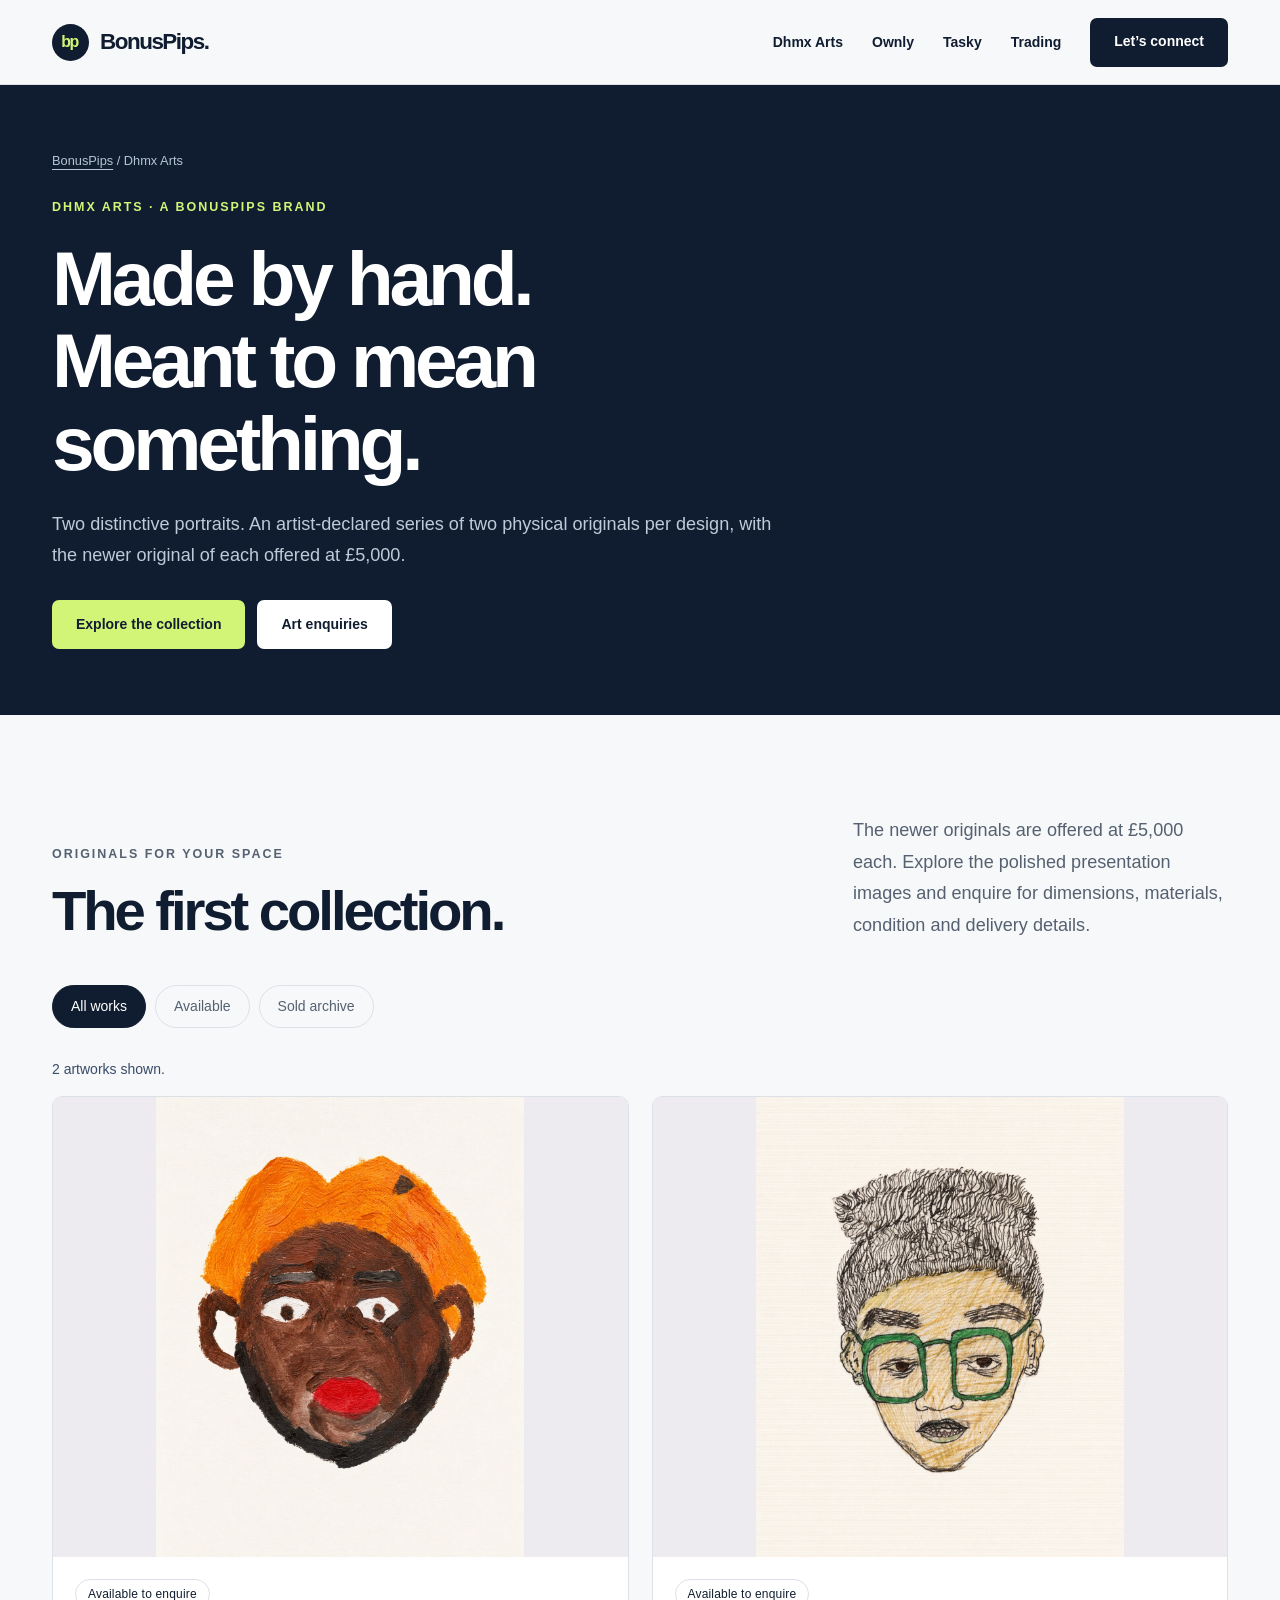
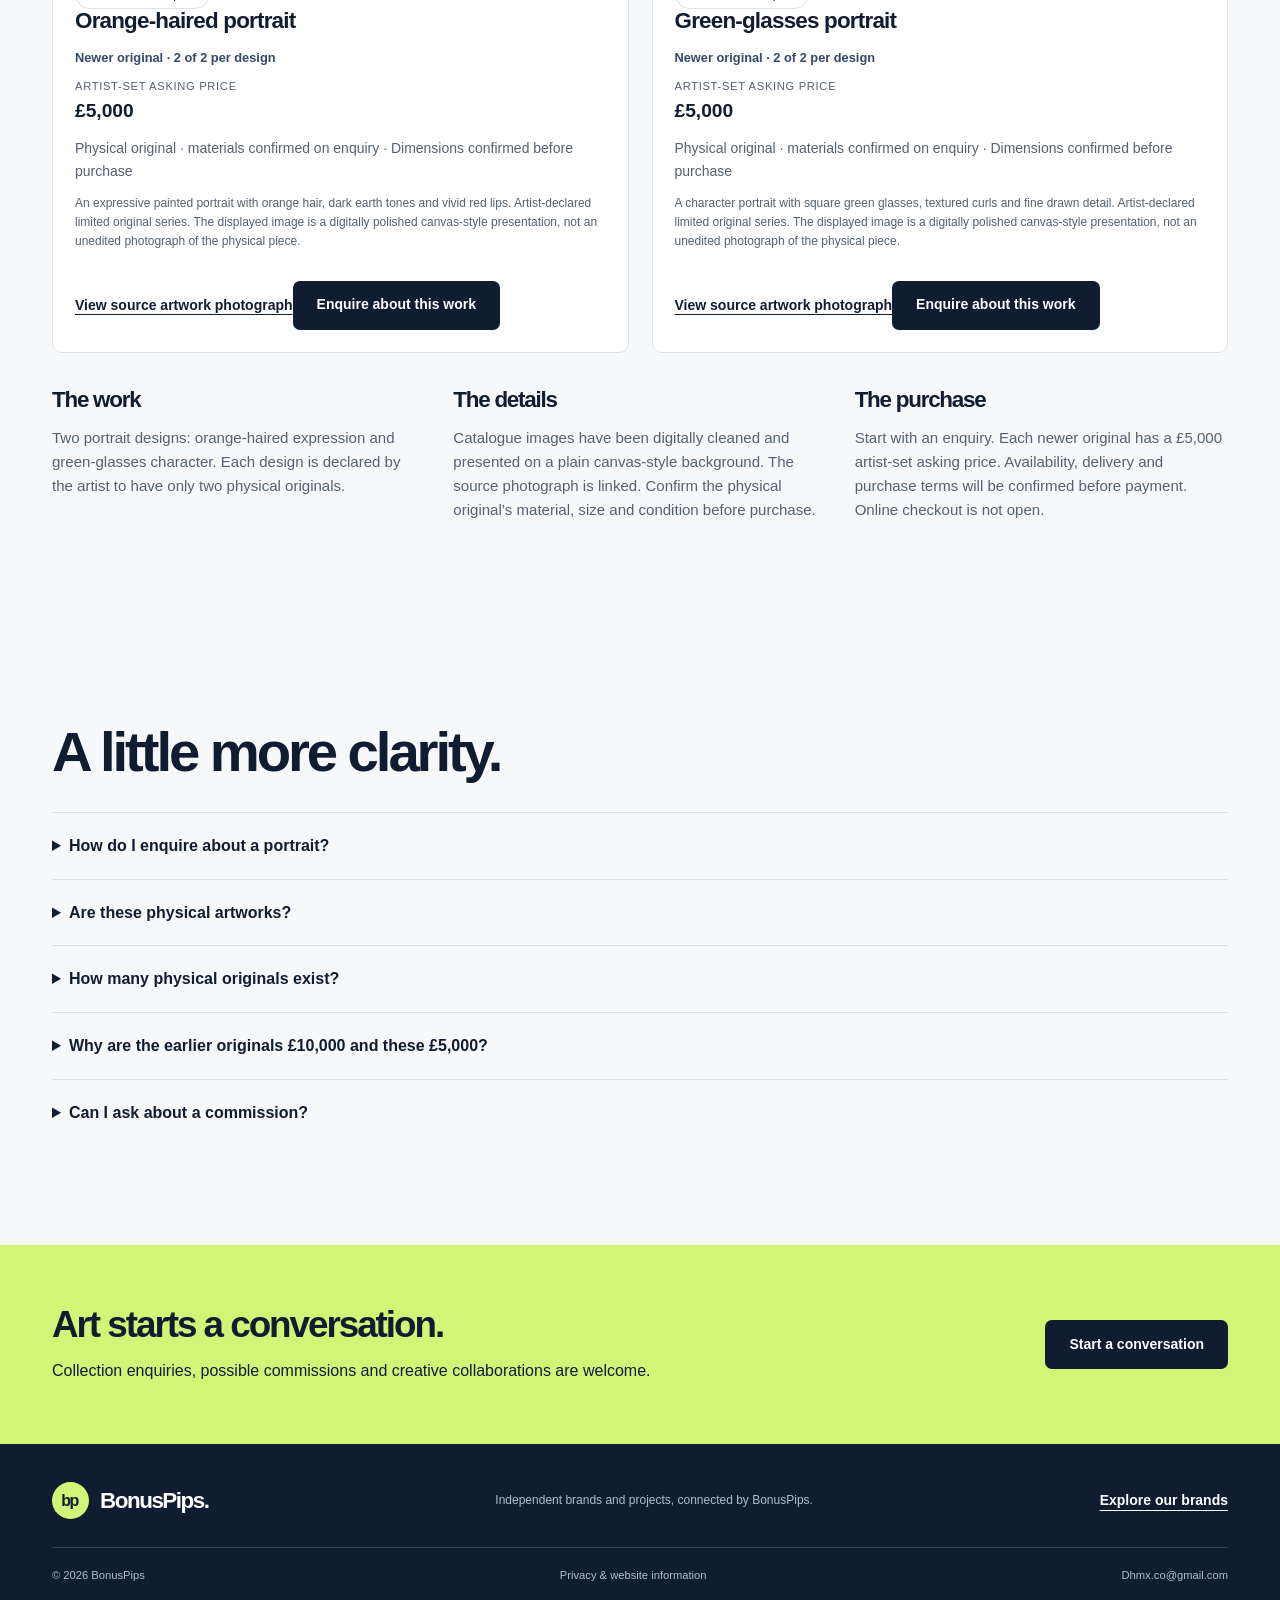
==== arts/index.html @ 5bd76e48 "Launch portrait enquiries, restore complete trading archive, and extend product tools" ====
<!doctype html><html lang="en-GB"><head><meta charset="utf-8"><meta name="viewport" content="width=device-width,initial-scale=1"><meta name="theme-color" content="#101d30"><title>Dhmx Arts — Original Artworks | BonusPips</title><meta name="description" content="Discover Dhmx Arts, the BonusPips home for original physical paintings, stories and creative expression. Two portrait designs, offered as physical originals."><link rel="canonical" href="https://bonuspips.co.uk/arts/"><meta property="og:type" content="website"><meta property="og:title" content="Dhmx Arts — Original Artworks | BonusPips"><meta property="og:description" content="Discover Dhmx Arts, the BonusPips home for original physical paintings, stories and creative expression. Two portrait designs, offered as physical originals."><meta property="og:url" content="https://bonuspips.co.uk/arts/"><meta property="og:image" content="https://bonuspips.co.uk/assets/social-card.png"><link rel="icon" href="/assets/favicon.svg" type="image/svg+xml"><link rel="stylesheet" href="/assets/brand.css"><script src="/assets/common.js" defer></script><script src="/assets/catalogue.js" defer></script></head><body><a class="skip" href="#main">Skip to content</a><header><div class="wrap header-row"><a class="brand" href="/" aria-label="BonusPips home"><span class="brand-mark" aria-hidden="true">bp</span>BonusPips.</a><button class="menu" type="button" aria-expanded="false" aria-controls="navigation">Menu</button><nav id="navigation" aria-label="Main navigation"><a href="/arts/" aria-current="page">Dhmx Arts</a><a href="/ownly/">Ownly</a><a href="/tasky/">Tasky</a><a href="/trading/">Trading</a><a class="button dark" href="/#contact">Let’s connect</a></nav></div></header><main id="main"><section class="page-hero"><div class="wrap"><p class="breadcrumbs"><a href="/">BonusPips</a> / Dhmx Arts</p><p class="eyebrow">Dhmx Arts · A BonusPips brand</p><h1>Made by hand.<br>Meant to mean something.</h1><p class="lead">Two distinctive portraits. An artist-declared series of two physical originals per design, with the newer original of each offered at £5,000.</p><div class="actions"><a class="button lime" href="#collection">Explore the collection</a><a class="button light" href="mailto:Dhmx.co@gmail.com?subject=Dhmx%20Arts%20collection%20enquiry">Art enquiries</a></div></div></section><section class="section" id="collection"><div class="wrap"><div class="section-top"><div><p class="eyebrow">Originals for your space</p><h2>The first collection.</h2></div><p class="lead">The newer originals are offered at £5,000 each. Explore the polished presentation images and enquire for dimensions, materials, condition and delivery details.</p></div><div class="filters" role="group" aria-label="Filter artworks"><button class="filter" data-art-filter="all" aria-pressed="true">All works</button><button class="filter" data-art-filter="available" aria-pressed="false">Available</button><button class="filter" data-art-filter="sold" aria-pressed="false">Sold archive</button></div><p id="art-status" class="status" role="status"></p><div id="art-catalogue" class="catalogue"></div><div id="art-empty" class="gallery-empty"><div><span class="pill">Collection in preparation</span><h2 style="margin-top:22px">The gallery is taking shape.</h2><p>There are no artworks listed for sale yet. The first collection will appear here with the details you need to make an enquiry.</p><div class="actions"><a class="button dark" href="mailto:Dhmx.co@gmail.com?subject=Dhmx%20Arts%20%E2%80%94%20first%20collection">Ask about the first release</a></div></div><div class="gallery-line" aria-hidden="true"><div class="empty-frame"></div><div class="empty-frame"></div></div></div><noscript><p class="no-script">Please enable JavaScript to view the catalogue. You can enquire about the collection by email.</p></noscript><div class="info-grid"><div><h3>The work</h3><p>Two portrait designs: orange-haired expression and green-glasses character. Each design is declared by the artist to have only two physical originals.</p></div><div><h3>The details</h3><p>Catalogue images have been digitally cleaned and presented on a plain canvas-style background. The source photograph is linked. Confirm the physical original’s material, size and condition before purchase.</p></div><div><h3>The purchase</h3><p>Start with an enquiry. Each newer original has a £5,000 artist-set asking price. Availability, delivery and purchase terms will be confirmed before payment. Online checkout is not open.</p></div></div></div></section><section class="section faq-section"><div class="wrap"><h2>A little more clarity.</h2><details class="faq"><summary>How do I enquire about a portrait?</summary><p>Use the enquiry button on the portrait you want. The newer original of each design is listed at a £5,000 asking price. The artist will confirm availability, dimensions, material, condition and delivery before any purchase agreement or payment.</p></details><details class="faq"><summary>Are these physical artworks?</summary><p>The listings are for physical originals, not digital image downloads. The catalogue shows digitally polished canvas-style presentation images derived from the supplied artwork photograph. This does not mean the photographed original is already on stretched canvas; material and dimensions must be confirmed before purchase.</p></details><details class="faq"><summary>How many physical originals exist?</summary><p>The artist states that there are two physical originals of each portrait design: four originals across the two designs in total. The newer original of each design is the piece listed here, described as 2 of 2. This is the artist’s declared limitation, not an independent authentication or a claim that digital copies of the images cannot exist.</p></details><details class="faq"><summary>Why are the earlier originals £10,000 and these £5,000?</summary><p>The artist has set an asking price of £10,000 for the first original of each design, and £5,000 for the newer original of each design offered here. These are artist-set asking prices, not independent valuations, recorded sale prices or guarantees of resale value. The earlier originals are not included in either £5,000 listing.</p></details><details class="faq"><summary>Can I ask about a commission?</summary><p>You can send a commission enquiry. We will discuss the subject, size, timescale and availability before agreeing a brief; no booking is confirmed through this website.</p></details></div></section><section class="page-cta"><div class="wrap"><div><h2>Art starts a conversation.</h2><p>Collection enquiries, possible commissions and creative collaborations are welcome.</p></div><a class="button dark" href="mailto:Dhmx.co@gmail.com?subject=Dhmx%20Arts%20enquiry">Start a conversation</a></div></section></main><footer><div class="wrap"><div class="footer-row"><a class="brand" href="/"><span class="brand-mark" aria-hidden="true">bp</span>BonusPips.</a><p>Independent brands and projects, connected by BonusPips.</p><a class="text-link" href="/#brands">Explore our brands</a></div><div class="footer-bottom"><span>© <span id="year">2026</span> BonusPips</span><a href="/privacy/">Privacy &amp; website information</a><a href="mailto:Dhmx.co@gmail.com">Dhmx.co@gmail.com</a></div></div></footer></body></html>
---- assets/brand.css ----
:root{--ink:#101d30;--paper:#f7f8fa;--muted:#556171;--line:#dce1e7;--lime:#d2f578;--blue:#365df1;--radius:18px;--max:1240px}
    *{box-sizing:border-box}html{scroll-behavior:smooth;scroll-padding-top:100px}body{margin:0;background:var(--paper);color:var(--ink);font-family:Inter,Arial,Helvetica,sans-serif;font-size:16px;line-height:1.6;-webkit-font-smoothing:antialiased}body.locked{overflow:hidden}button,input,select,textarea{font:inherit}a{color:inherit;text-decoration:none}button,a{-webkit-tap-highlight-color:transparent}button{cursor:pointer}button:disabled{cursor:default}svg{display:block}img{max-width:100%;display:block}h1,h2,h3,p{margin:0}h1,h2,h3{line-height:1.07;letter-spacing:-.055em}h1{font-size:clamp(3.4rem,6.5vw,6rem);font-weight:600}h2{font-size:clamp(2.4rem,4.4vw,4.1rem);font-weight:550}h3{font-size:2rem;font-weight:550}.wrap{max-width:var(--max);margin:auto;padding:0 32px}.section{padding:100px 0}.eyebrow{text-transform:uppercase;letter-spacing:.16em;font-size:.78rem;font-weight:650;line-height:1.5}.muted{color:var(--muted)}.lead{font-size:1.13rem;line-height:1.75}.small{font-size:.875rem;line-height:1.65}.pill{display:inline-block;font-size:.75rem;border:1px solid var(--line);border-radius:99px;padding:5px 12px;letter-spacing:.015em;line-height:1.5}.button{display:inline-flex;align-items:center;justify-content:center;min-height:49px;padding:12px 23px;border:1px solid transparent;border-radius:7px;font-weight:600;font-size:.875rem;letter-spacing:0;line-height:1.4;transition:background .2s,transform .2s}.button:hover{transform:translateY(-2px)}.button.dark{background:var(--ink);color:white}.button.dark:hover{background:#263c59}.button.light{background:white;color:var(--ink)}.button.lime{background:var(--lime);color:var(--ink)}.button.outline{border-color:var(--line);background:transparent}.button.outline:hover{background:#e9edf3}.actions{display:flex;flex-wrap:wrap;gap:12px;margin-top:28px}.text-link{font-weight:600;font-size:.875rem;text-decoration:underline;text-underline-offset:5px;text-decoration-thickness:1px}.text-link:hover{color:var(--blue)}.skip{position:fixed;top:-100px;left:20px;padding:12px;background:white;z-index:100}.skip:focus{top:12px}:focus-visible{outline:3px solid #5274ff;outline-offset:5px}header{position:sticky;top:0;z-index:30;background:rgba(247,248,250,.97);border-bottom:1px solid var(--line)}.header-row{height:84px;display:flex;align-items:center;justify-content:space-between;gap:24px}.brand{display:flex;align-items:center;gap:11px;font-size:1.4rem;font-weight:750;letter-spacing:-.065em;white-space:nowrap}.brand-mark{display:grid;place-items:center;width:37px;height:37px;border-radius:50%;background:var(--ink);color:var(--lime);font-size:1rem;letter-spacing:-.1em;padding-right:2px}.brand .brand-dot{color:#6c8e30}nav{display:flex;gap:29px;align-items:center}nav>a:not(.button){font-size:.875rem;font-weight:550}nav>a:hover{color:var(--blue)}.menu{display:none;background:none;border:1px solid var(--line);border-radius:5px;padding:7px 13px}.hero{background:var(--ink);color:white;overflow:hidden;position:relative}.hero-grid{display:grid;grid-template-columns:1.05fr 1fr;gap:70px;align-items:center;min-height:650px;padding-top:70px;padding-bottom:66px}.hero .eyebrow{color:var(--lime);margin-bottom:27px}.hero h1 em{font-family:Georgia,serif;font-weight:400;color:var(--lime)}.hero-copy>.lead{color:#bac6d4;max-width:470px;margin-top:27px}.hero-bottom{display:flex;gap:28px;margin-top:43px;padding-top:20px;border-top:1px solid #354254;color:#aebccd;font-size:.75rem;letter-spacing:.08em;text-transform:uppercase}.constellation{position:relative;isolation:isolate;aspect-ratio:1;max-width:490px;width:100%;justify-self:center}.orbit{position:absolute;border:1px solid #526174;border-radius:50%;inset:6%;transform:rotate(-25deg)}.orbit.second{inset:18%;border-style:dashed;border-color:#35475f}.orbit.third{inset:31%;border-color:#586a80}.core{position:absolute;inset:37%;display:grid;place-items:center;background:var(--lime);border-radius:50%;color:var(--ink);font-size:2rem;font-weight:750;letter-spacing:-.09em;box-shadow:0 0 100px #d2f57810}.planet{position:absolute;width:153px;padding:18px 18px 16px;border:1px solid #536176;background:#1b2b42;border-radius:12px;box-shadow:0 12px 40px #0002;transition:transform .2s}.planet:hover{transform:translateY(-5px);border-color:var(--lime)}.planet .symbol{font-size:1.5rem;font-weight:600;letter-spacing:-.05em;line-height:1.2;margin-bottom:12px}.planet strong{display:block;font-size:.875rem;font-weight:550}.planet span:last-child{display:block;font-size:.69rem;color:#aebccd;margin-top:2px}.planet.art{left:1%;top:7%;transform:rotate(-7deg);background:#e6dcf0;color:var(--ink);border-color:#e6dcf0}.planet.art span:last-child{color:#535267}.planet.own{right:0;top:15%;transform:rotate(6deg);background:#bce4df;color:var(--ink);border-color:#bce4df}.planet.own span:last-child{color:#3e5b60}.planet.task{left:0;bottom:12%;transform:rotate(-4deg);background:#dbf0a8;color:var(--ink);border-color:#dbf0a8}.planet.task span:last-child{color:#4d6137}.planet.trade{right:0;bottom:4%;transform:rotate(6deg)}.planet.trade .symbol{color:var(--lime)}.hero-note{position:absolute;right:21%;top:1%;font-size:.65rem;color:#94a7bb;letter-spacing:.15em;text-transform:uppercase;transform:rotate(12deg)}.brand-strip{background:#eef1f5;border-bottom:1px solid var(--line)}.strip-row{display:flex;align-items:center;justify-content:space-between;gap:20px;padding:22px 0;font-weight:600;font-size:1rem;letter-spacing:-.025em}.strip-row .eyebrow{font-size:.65rem;color:var(--muted);letter-spacing:.12em}.section-top{display:flex;justify-content:space-between;align-items:flex-end;gap:48px;margin-bottom:44px}.section-top .eyebrow{margin-bottom:17px;color:var(--muted)}.section-top .lead{max-width:375px;color:var(--muted)}.filters{display:flex;flex-wrap:wrap;gap:9px;margin-bottom:30px}.filter{background:transparent;border:1px solid var(--line);border-radius:30px;padding:9px 18px;font-size:.875rem;color:var(--muted)}.filter[aria-pressed="true"]{background:var(--ink);color:white;border-color:var(--ink)}.brand-grid{display:grid;grid-template-columns:repeat(2,1fr);gap:24px}.venture{background:white;border:1px solid var(--line);border-radius:var(--radius);overflow:hidden;display:flex;flex-direction:column}.venture[hidden]{display:none}.venture-art{height:230px;display:flex;align-items:center;justify-content:center;position:relative;overflow:hidden}.art-graphic{background:#e7e2ed}.frame{width:145px;height:182px;background:#e9c2af;border:8px solid #f7f6f2;outline:1px solid #bcafaa;box-shadow:15px 18px 0 #192a4010;position:relative;overflow:hidden;transform:rotate(-7deg)}.frame:before{content:"";position:absolute;width:135px;height:135px;background:#b14a3e;border-radius:50%;left:40px;top:37px}.frame:after{content:"";position:absolute;width:70px;height:180px;background:#273c50;left:4px;top:30px;transform:rotate(30deg)}.frame.second{width:108px;height:145px;transform:rotate(11deg);margin-left:26px;background:#d1dbac}.frame.second:before{background:#63764e;left:0;top:50px;width:160px}.frame.second:after{width:100px;height:70px;background:#e7ad58;left:10px;top:-5px;transform:rotate(-10deg)}.graphic-caption{position:absolute;bottom:12px;right:18px;font-size:.65rem;letter-spacing:.08em;text-transform:uppercase;color:#535267}.own-graphic{background:#dcefeb}.mini-window{width:73%;max-width:340px;background:white;border:1px solid #b5cfc8;border-radius:10px;padding:18px;box-shadow:12px 17px 0 #517c6b13;transform:rotate(-3deg)}.mini-top{display:flex;justify-content:space-between;align-items:center;border-bottom:1px solid #e1e6e7;padding-bottom:10px;font-weight:650;font-size:.875rem}.mini-row{display:flex;gap:12px;align-items:center;margin-top:12px}.mini-icon{width:37px;height:37px;background:#dcefeb;border-radius:7px;display:grid;place-items:center;font-size:1.1rem}.mini-row strong{font-size:.75rem;display:block;line-height:1.5}.mini-row small{font-size:.65rem;color:var(--muted)}.mini-tag{margin-left:auto;padding:3px 6px;font-size:.6rem;background:#edf5e2;border-radius:4px;color:#486b2b}.task-graphic{background:#e8eed9}.task-graphic .mini-window{transform:rotate(3deg);border-color:#c0ccaa}.proof-mark{display:grid;place-items:center;width:33px;height:33px;border-radius:50%;background:var(--ink);color:var(--lime);font-size:1rem}.proof-lines{margin-top:14px;display:flex;gap:6px}.proof-lines i{height:6px;flex:1;background:#d8e5b8;border-radius:3px}.proof-lines i:last-child{background:#e9edf0}.trade-graphic{background:#17283e}.trade-graphic svg{width:83%;height:175px}.venture-body{padding:30px;flex:1;display:flex;flex-direction:column;align-items:flex-start}.venture-top{display:flex;justify-content:space-between;align-items:center;width:100%;gap:12px;margin-bottom:19px}.venture-top .eyebrow{font-size:.69rem;color:var(--muted)}.venture-body h3{margin-bottom:13px}.venture-body p{color:var(--muted);font-size:.94rem;line-height:1.7;max-width:460px}.venture-body .text-link{margin-top:24px}.venture-body .pill{font-size:.65rem;background:#f8f9fb;padding:4px 9px}.venture .sub{margin-top:9px;font-size:.75rem;color:#687687}.art-feature{background:#e7e2ed}.art-layout{display:grid;grid-template-columns:1fr 1fr;gap:80px;align-items:center}.art-feature .eyebrow{margin-bottom:22px}.art-feature .lead{margin-top:23px;color:#50576b}.art-feature .pill{border-color:#b8b2c0;margin-top:25px}.gallery-preview{background:#f6f4f8;border:1px solid #c9c2d0;padding:28px;border-radius:2px;min-height:340px;display:flex;align-items:center;justify-content:center;flex-direction:column;gap:28px}.gallery-line{display:flex;align-items:center;justify-content:center;width:100%;gap:24px;height:190px}.empty-frame{border:1px solid #c8c0cc;width:125px;height:170px;background:#ebe7ef;position:relative}.empty-frame:nth-child(2){width:150px;height:190px;background:#e0d9e8}.empty-frame:after{content:"";position:absolute;inset:14px;border:1px solid #c8c0cc}.gallery-preview p{text-align:center;max-width:260px;font-size:.8rem;color:#655c70}.art-foot{border-top:1px solid #c9c2d0;margin-top:52px;padding-top:23px;display:flex;justify-content:space-between;gap:24px;font-size:.875rem}.products{background:white}.product-row{display:grid;grid-template-columns:.8fr 1.2fr;gap:65px;padding:44px 0;border-top:1px solid var(--line)}.product-title{display:flex;align-items:flex-start;gap:20px}.product-monogram{display:grid;place-items:center;width:58px;height:58px;flex:0 0 58px;background:#dcefeb;border-radius:13px;font-size:1.7rem;font-weight:600}.product-row.tasky .product-monogram{background:#e8eed9}.product-title h3{margin-top:4px}.product-title .pill{margin-top:13px}.product-details p{color:var(--muted);font-size:1rem;max-width:600px}.feature-list{list-style:none;padding:0;display:flex;flex-wrap:wrap;gap:9px 21px;margin:21px 0;font-size:.8rem}.feature-list li:before{content:"+";margin-right:7px;color:var(--blue)}.preview-note{margin-top:14px;font-size:.78rem!important;color:#647082!important}.trading{background:var(--ink);color:white}.trading .eyebrow{color:var(--lime)}.trading-layout{display:grid;grid-template-columns:1fr 1fr;gap:80px;align-items:start}.trading h2{margin-top:20px}.trading .lead{color:#b8c6d7;margin-top:25px}.trading .pill{border-color:#526176;color:#c6d5e6;margin-top:18px}.trading .risk{font-size:.78rem;color:#a9b7c7;margin-top:27px;max-width:500px}.trading-visual{border:1px solid #44546a;border-radius:12px;overflow:hidden;background:#1a2c43}.trading-visual img{width:100%;height:280px;object-fit:contain;background:#0d1725}.trading-visual figcaption{padding:15px 20px;color:#c4d1df;font-size:.75rem}.trading-visual{margin:0}.archive{margin-top:26px;border-top:1px solid #46556a;padding-top:17px}.archive summary{cursor:pointer;font-size:.875rem;font-weight:600}.archive-grid{display:grid;grid-template-columns:repeat(4,1fr);gap:15px;margin-top:25px}.archive-grid a{border:1px solid #45556a;border-radius:7px;overflow:hidden;background:#17273b}.archive-grid img{width:100%;height:120px;object-fit:contain}.archive-grid span{display:block;font-size:.7rem;padding:10px;color:#b9c8da}.future-grid{display:grid;grid-template-columns:1fr 1fr;gap:70px;align-items:center}.future-grid .eyebrow{color:var(--muted);margin-bottom:19px}.future-card{padding:36px;border:1px solid var(--line);border-radius:var(--radius);background:white}.future-card .pill{background:#eef1f5;margin-bottom:22px}.future-card h3{margin-bottom:17px}.future-card p{color:var(--muted)}.future-card .feature-list{margin-bottom:0}.about-band{border-top:1px solid var(--line);padding:52px 0}.about-layout{display:grid;grid-template-columns:.55fr 1fr;gap:60px}.about-layout p{max-width:700px;color:var(--muted)}.contact{background:#d2f578}.contact-grid{display:grid;grid-template-columns:1fr 1fr;gap:90px}.contact .eyebrow{margin-bottom:20px}.contact .lead{margin-top:22px;max-width:410px}.contact-address{display:block;margin-top:31px;font-size:clamp(1.1rem,2.2vw,1.6rem);font-weight:600;letter-spacing:-.04em;text-decoration:underline;text-underline-offset:6px}.contact-social{display:flex;gap:26px;margin-top:23px;font-size:.875rem}form{background:#ffffff7a;border:1px solid #a5c263;border-radius:14px;padding:30px}label{display:block;font-size:.8rem;font-weight:600;margin-bottom:7px}select,textarea{width:100%;border:1px solid #a9bc83;background:#f7fbefff;color:var(--ink);border-radius:5px;padding:12px;font-size:.875rem}select{appearance:none;background-image:url("data:image/svg+xml,%3Csvg xmlns='http://www.w3.org/2000/svg' width='12' height='8' viewBox='0 0 12 8'%3E%3Cpath d='m1 1 5 5 5-5' fill='none' stroke='%23101d30' stroke-width='1.5'/%3E%3C/svg%3E");background-repeat:no-repeat;background-position:right 16px center;padding-right:38px}textarea{min-height:105px;resize:vertical;margin-bottom:8px}.field{margin-bottom:18px}.form-note{font-size:.75rem;color:#44592b;margin-top:12px}footer{background:var(--ink);color:white;padding:38px 0}.footer-row{display:flex;align-items:center;justify-content:space-between;gap:35px}.footer-row p{font-size:.75rem;color:#afbdcc;max-width:420px}.footer-row .brand-mark{background:var(--lime);color:var(--ink)}.footer-bottom{border-top:1px solid #34455a;margin-top:28px;padding-top:19px;display:flex;justify-content:space-between;gap:20px;color:#aebdce;font-size:.7rem}.footer-bottom details{max-width:520px}.footer-bottom summary{cursor:pointer}.footer-bottom details p{margin-top:12px;line-height:1.8}.empty-results{padding:24px;border:1px solid var(--line)}[hidden]{display:none!important}
    .art-layout>*,.product-row>*,.trading-layout>*,.future-grid>*,.contact-grid>*,.about-layout>*{min-width:0}.gallery-line .empty-frame{flex-shrink:1;min-width:0}
    @media(min-width:1450px){.hero-grid{min-height:720px}}
    @media(max-width:1000px){.hero-grid{gap:25px}.planet{width:130px;padding:15px}.planet .symbol{margin-bottom:8px}.hero-grid{min-height:600px}nav{gap:18px}.art-layout,.trading-layout{gap:40px}.contact-grid{gap:40px}.product-row{gap:35px}.section{padding:80px 0}}
    @media(max-width:760px){html{scroll-padding-top:84px}.wrap{padding:0 22px}.header-row{height:72px}.brand{font-size:1.3rem}.menu{display:block}nav{display:none;position:absolute;top:72px;left:0;right:0;background:var(--paper);padding:20px 22px 25px;border-bottom:1px solid var(--line);align-items:stretch;gap:18px}nav.open{display:flex;flex-direction:column}nav>a:not(.button){font-size:1rem}.hero-grid{grid-template-columns:1fr;padding-top:52px;padding-bottom:43px;gap:30px}.hero-copy{max-width:560px}.hero h1{font-size:clamp(3.35rem,12vw,5rem)}.hero-copy>.lead{font-size:1rem;max-width:470px}.hero .eyebrow{font-size:.68rem;margin-bottom:22px}.hero-bottom{margin-top:30px;gap:22px;font-size:.65rem}.constellation{max-width:370px;margin:7px auto 0}.planet{width:125px;padding:15px}.core{font-size:1.5rem}.hero-note{font-size:.55rem}.strip-row{justify-content:center;flex-wrap:wrap;gap:12px 24px;padding:20px 0;font-size:.875rem}.strip-row .eyebrow{flex-basis:100%;text-align:center;font-size:.6rem}.section{padding:65px 0}.section-top{display:block;margin-bottom:29px}.section-top .lead{margin-top:23px;max-width:510px;font-size:1rem}.brand-grid{grid-template-columns:1fr;gap:23px}.venture-art{height:215px}.venture-body{padding:25px}.venture-top{margin-bottom:16px}.venture-body h3{font-size:1.9rem}.art-layout,.trading-layout,.future-grid,.contact-grid,.product-row,.about-layout{grid-template-columns:1fr;gap:32px}.art-feature .lead,.trading .lead,.contact .lead{font-size:1rem}.art-foot{flex-direction:column;gap:10px;margin-top:30px}.gallery-preview{min-height:290px;padding:22px}.gallery-line{gap:15px}.empty-frame{width:100px;height:150px}.empty-frame:nth-child(2){width:115px;height:170px}.product-row{padding:32px 0;gap:22px}.product-title h3{font-size:1.9rem}.product-title .pill{margin-top:10px}.product-details .actions{margin-top:20px}.trading-visual img{height:245px}.archive-grid{grid-template-columns:repeat(2,1fr)}.future-card{padding:27px}.future-grid>.lead{font-size:1rem}.about-layout{gap:20px}.contact-address{font-size:1.35rem}form{padding:23px}.footer-row{align-items:flex-start;flex-direction:column;gap:20px}.footer-bottom{flex-direction:column;gap:15px}.filter{font-size:.8rem;padding:8px 15px}.section-top h2{font-size:2.5rem}}
    @media(prefers-reduced-motion:reduce){html{scroll-behavior:auto}*,*:before,*:after{transition:none!important}}
  
.page-hero{padding:66px 0;background:var(--ink);color:white}.page-hero .eyebrow{color:var(--lime);margin-bottom:20px}.page-hero h1{font-size:clamp(3rem,6vw,5.1rem);max-width:850px}.page-hero .lead{color:#bdcad8;max-width:720px;margin-top:25px}.breadcrumbs{font-size:.8rem;color:#b4c5d5;margin-bottom:27px}.breadcrumbs a{text-decoration:underline;text-underline-offset:4px}.page-intro{display:flex;gap:20px;align-items:center;margin-bottom:20px}.page-monogram{width:58px;height:58px;border-radius:12px;background:var(--lime);color:var(--ink);display:grid;place-items:center;font-size:1.8rem;font-weight:700;letter-spacing:-.07em}.notice{background:#edf2e2;border:1px solid #d3dfb9;border-radius:8px;padding:17px 20px;font-size:.875rem;margin-bottom:26px;color:#344325}.notice.blue{background:#eaf0fc;border-color:#c8d5ef;color:#284166}.workspace{display:grid;grid-template-columns:minmax(0,.85fr) minmax(0,1.15fr);gap:30px;align-items:start}.panel{background:white;border:1px solid var(--line);border-radius:14px;padding:28px;min-width:0}.panel h2,.panel h3{font-size:1.5rem;letter-spacing:-.04em;margin-bottom:17px}.panel .small{color:var(--muted)}.form-grid{display:grid;grid-template-columns:1fr 1fr;gap:16px}.field label,.form-grid label{font-size:.875rem}input,textarea,select{width:100%;padding:11px 12px;border:1px solid #c4ced9;border-radius:6px;background:#fff;color:var(--ink);font-size:1rem;min-height:45px}.field{margin-bottom:17px}input:invalid:not(:placeholder-shown){border-color:#bf5353}.field small{display:block;font-size:.75rem;color:var(--muted);margin-top:5px}textarea{margin:0;min-height:110px}.check{display:flex;align-items:flex-start;gap:10px;font-size:.875rem;font-weight:400}.check input{width:18px;min-height:18px;margin-top:4px;flex:0 0 18px;accent-color:var(--ink)}.check span{flex:1}.tool-actions{display:flex;flex-wrap:wrap;gap:10px;margin-top:20px}.tool-actions .button{padding:11px 16px;min-height:44px}.status{font-size:.875rem;min-height:24px;margin:14px 0;color:#384b67}.stats{display:grid;grid-template-columns:repeat(3,1fr);gap:10px;margin-bottom:22px}.stat{border:1px solid var(--line);border-radius:8px;background:#f7f9fb;padding:14px}.stat strong{display:block;font-size:1.65rem;letter-spacing:-.05em}.stat span{font-size:.75rem;color:var(--muted)}.vault-list{display:grid;gap:13px;margin-top:20px}.item{border:1px solid var(--line);border-radius:9px;padding:19px;min-width:0}.item-head{display:flex;justify-content:space-between;gap:14px;align-items:flex-start}.item h3{font-size:1.1rem;letter-spacing:-.025em;overflow-wrap:anywhere;margin:0}.item .pill{font-size:.7rem;flex-shrink:0}.item .small{margin-top:9px}.item .tool-actions{margin-top:14px}.mini-button{background:white;border:1px solid var(--line);padding:7px 11px;border-radius:5px;font-size:.75rem}.mini-button:hover{background:#f0f4f8}.empty{border:1px dashed #b9c5d2;border-radius:9px;padding:30px 20px;color:var(--muted);text-align:center;font-size:.875rem}.toolbar{display:flex;gap:10px;flex-wrap:wrap;margin-top:15px}.toolbar input{flex:1;min-width:150px}.toolbar select{width:auto;max-width:100%}.info-grid{display:grid;grid-template-columns:repeat(3,1fr);gap:28px;margin-top:35px}.info-grid h3{font-size:1.4rem;margin-bottom:14px}.info-grid p{font-size:.94rem;color:var(--muted)}.content-copy{max-width:790px}.content-copy h2{font-size:2rem;margin:35px 0 18px}.content-copy p,.content-copy li{color:var(--muted);margin:15px 0}.content-copy a{text-decoration:underline;text-underline-offset:3px}.faq{border-top:1px solid var(--line);padding:20px 0}.faq summary{font-weight:600;cursor:pointer}.faq p{margin-top:13px;max-width:800px;color:var(--muted);font-size:.94rem}.checklist{padding-left:22px;color:var(--muted);font-size:.94rem}.checklist li{padding:5px}.capsule{background:#f8faef;border:1px solid #cfdbad;border-radius:11px;padding:24px;overflow-wrap:anywhere}.capsule dt{font-size:.75rem;text-transform:uppercase;letter-spacing:.08em;color:#5d7041;margin-top:18px}.capsule dd{margin:6px 0 0;white-space:pre-wrap;font-size:.94rem}.fingerprint{font-family:monospace;font-size:.75rem;word-break:break-all}.brief{background:#eef3e2;padding:18px;border-radius:8px;margin:20px 0;font-size:.94rem}.brief strong{display:block;margin-bottom:8px}.label-row{display:flex;justify-content:space-between;align-items:center;gap:20px;margin-bottom:25px}.label-row h2{font-size:2rem}.preview-empty{padding:30px;border:1px dashed #b9c5d2;border-radius:10px;color:var(--muted)}.catalogue{display:grid;grid-template-columns:repeat(3,1fr);gap:23px}.artwork{background:white;border:1px solid var(--line);border-radius:10px;overflow:hidden}.artwork img{width:100%;height:300px;object-fit:contain;background:#edeaf0}.artwork-body{padding:22px}.artwork h3{font-size:1.4rem;letter-spacing:-.035em}.artwork .price{font-size:1.2rem;font-weight:600;margin:10px 0}.artwork .small{color:var(--muted)}.gallery-empty{background:#e8e1ee;padding:48px;border-radius:15px;display:grid;grid-template-columns:1fr 1fr;gap:45px;align-items:center}.gallery-empty h2{font-size:2.6rem}.gallery-empty p{color:#555065;margin-top:20px}.gallery-empty .gallery-line{height:210px}.link-group{display:flex;flex-wrap:wrap;gap:14px 28px;margin-top:20px}.reading{padding:25px;border-top:1px solid var(--line)}.reading h3{font-size:1.45rem;letter-spacing:-.035em;margin-bottom:13px}.reading p{color:var(--muted)}.archive-tiles{display:grid;grid-template-columns:repeat(3,1fr);gap:20px}.archive-tiles figure{margin:0;border:1px solid var(--line);border-radius:10px;background:white;overflow:hidden}.archive-tiles img{width:100%;height:230px;object-fit:contain;background:#15243a}.archive-tiles figcaption{padding:18px;font-size:.875rem}.page-cta{padding:60px 0;background:var(--lime)}.page-cta .wrap{display:flex;justify-content:space-between;align-items:center;gap:35px}.page-cta h2{font-size:2.3rem}.page-cta p{margin-top:14px;max-width:620px}.no-script{padding:20px;border:1px solid #c2ccd7;background:#fff;margin:20px 0}.form-message{color:#405470;font-size:.875rem}.live-text{min-height:24px}.faq-section h2{margin-bottom:30px}.sr-only{position:absolute;width:1px;height:1px;padding:0;margin:-1px;overflow:hidden;clip:rect(0,0,0,0);white-space:nowrap;border:0}
@media(max-width:760px){.page-hero{padding:45px 0}.page-hero h1{font-size:3.1rem}.page-hero .lead{font-size:1rem}.workspace,.info-grid,.gallery-empty{grid-template-columns:1fr;gap:24px}.panel{padding:22px}.form-grid{grid-template-columns:1fr;gap:0}.stats{gap:7px}.stat{padding:10px}.stat strong{font-size:1.4rem}.stat span{font-size:.65rem}.toolbar{display:block}.toolbar select{width:100%;margin-top:10px}.gallery-empty{padding:26px}.gallery-empty h2{font-size:2.3rem}.catalogue,.archive-tiles{grid-template-columns:1fr}.page-cta .wrap{display:block}.page-cta .button{margin-top:25px}.item-head{flex-wrap:wrap}.label-row{align-items:flex-start}.label-row h2{font-size:1.8rem}.capsule{padding:18px}.info-grid{gap:30px}}

.art-teaser{width:135px;height:178px;object-fit:contain;background:#fff;box-shadow:8px 10px 15px #18233415}.art-teaser:first-child{transform:rotate(-6deg);margin-right:30px}.art-teaser:nth-child(2){transform:rotate(6deg)}.portrait-pair{display:flex;gap:15px;align-items:center;justify-content:center;width:100%}.portrait-pair a{min-width:0;flex:1}.portrait-pair img{width:100%;height:auto;max-height:280px;object-fit:contain}.archive-heading{font-size:1.8rem;margin:40px 0 22px;letter-spacing:-.04em}.image-note{font-size:.75rem;color:var(--muted);margin:11px 0}.catalogue{grid-template-columns:repeat(2,minmax(0,1fr))}.artwork img{height:460px}.artwork .edition{font-size:.8rem;font-weight:600;color:#334965;margin-top:15px}.artwork .price-label{font-size:.7rem;letter-spacing:.06em;text-transform:uppercase;display:block;font-weight:400;color:var(--muted)}.hub-list{display:grid;gap:14px;margin-top:20px}.hub-card{border:1px solid var(--line);border-radius:8px;padding:18px}.hub-card h3{font-size:1.1rem;margin-bottom:10px}.progress-track{height:8px;background:#e0e8d3;border-radius:9px;overflow:hidden;margin:15px 0}.progress-track span{display:block;height:100%;background:#6c9435}.import-label{display:inline-flex}.file-input{padding:8px;font-size:.875rem;background:#f9fbfd}.artwork-body>.button{margin-top:18px}@media(max-width:760px){.catalogue{grid-template-columns:1fr}.artwork img{height:auto;max-height:480px}.art-teaser{width:110px;height:150px}.art-teaser:first-child{margin-right:22px}}
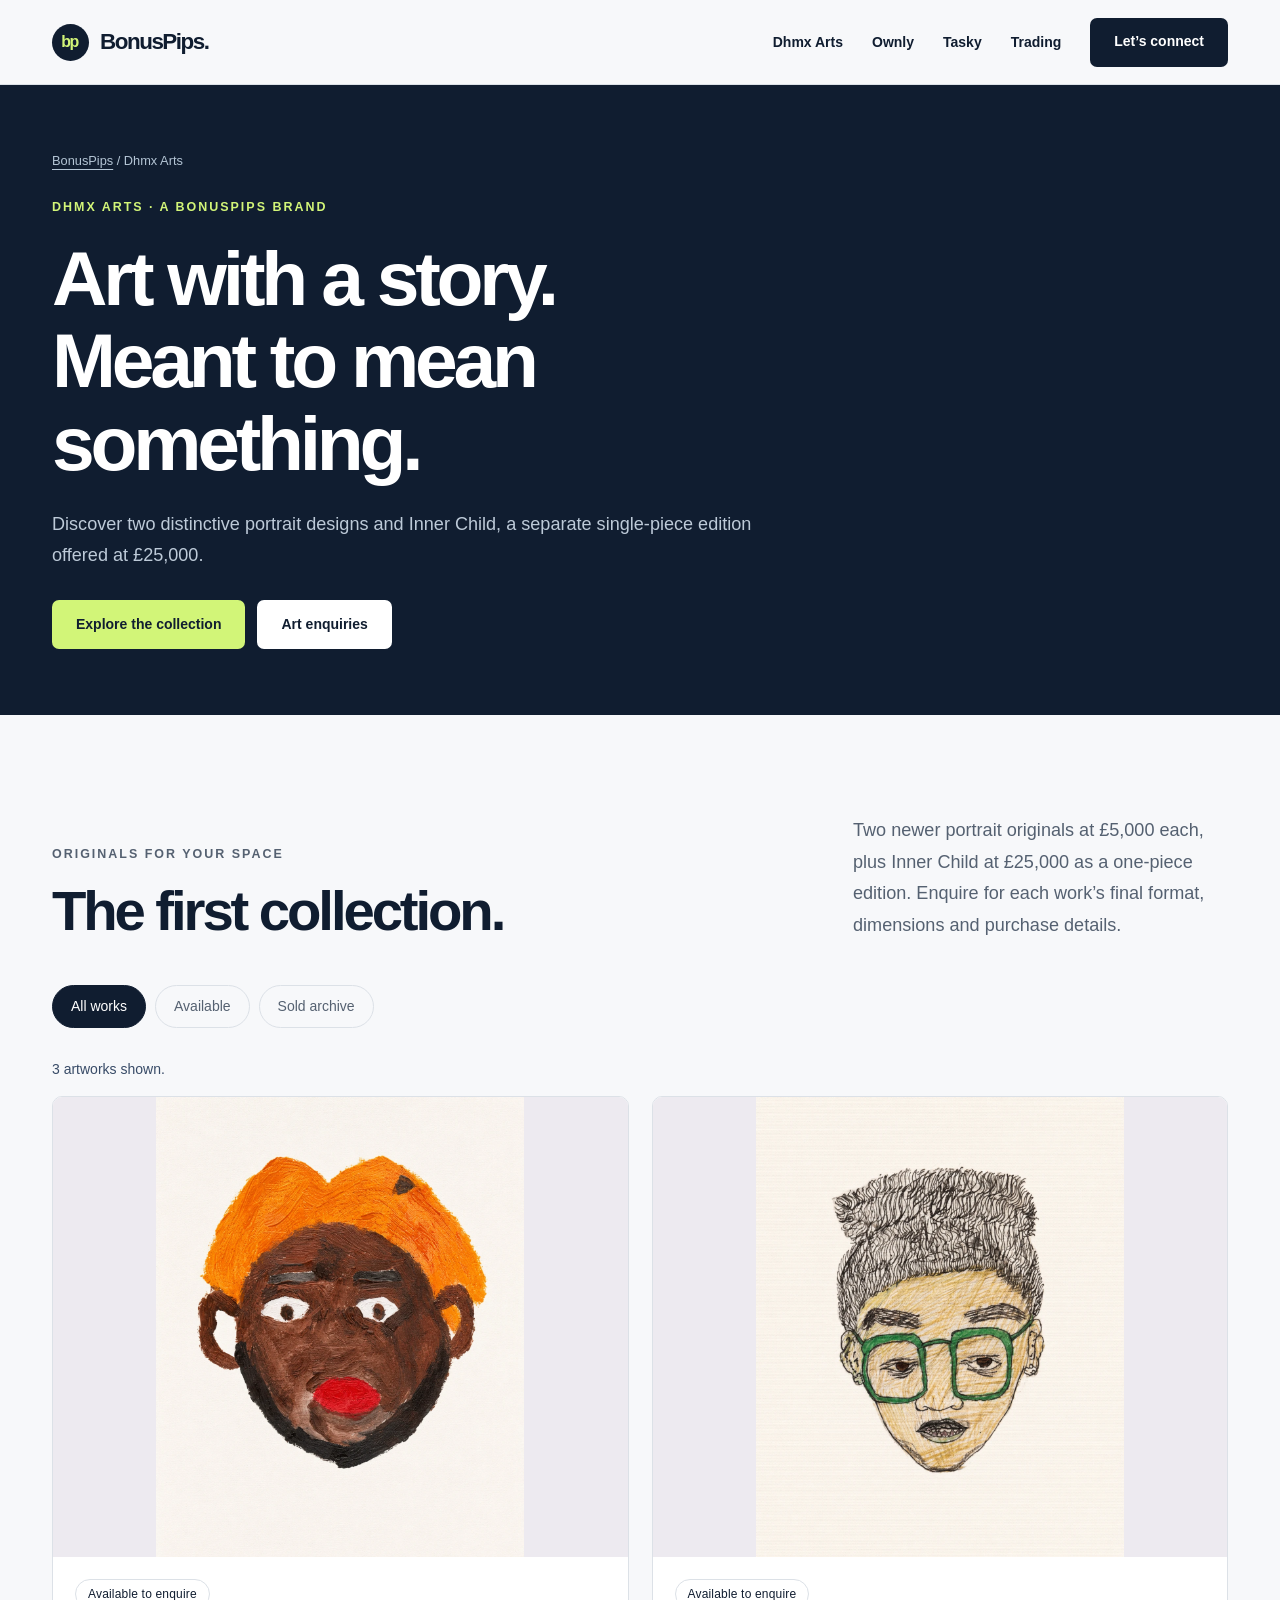
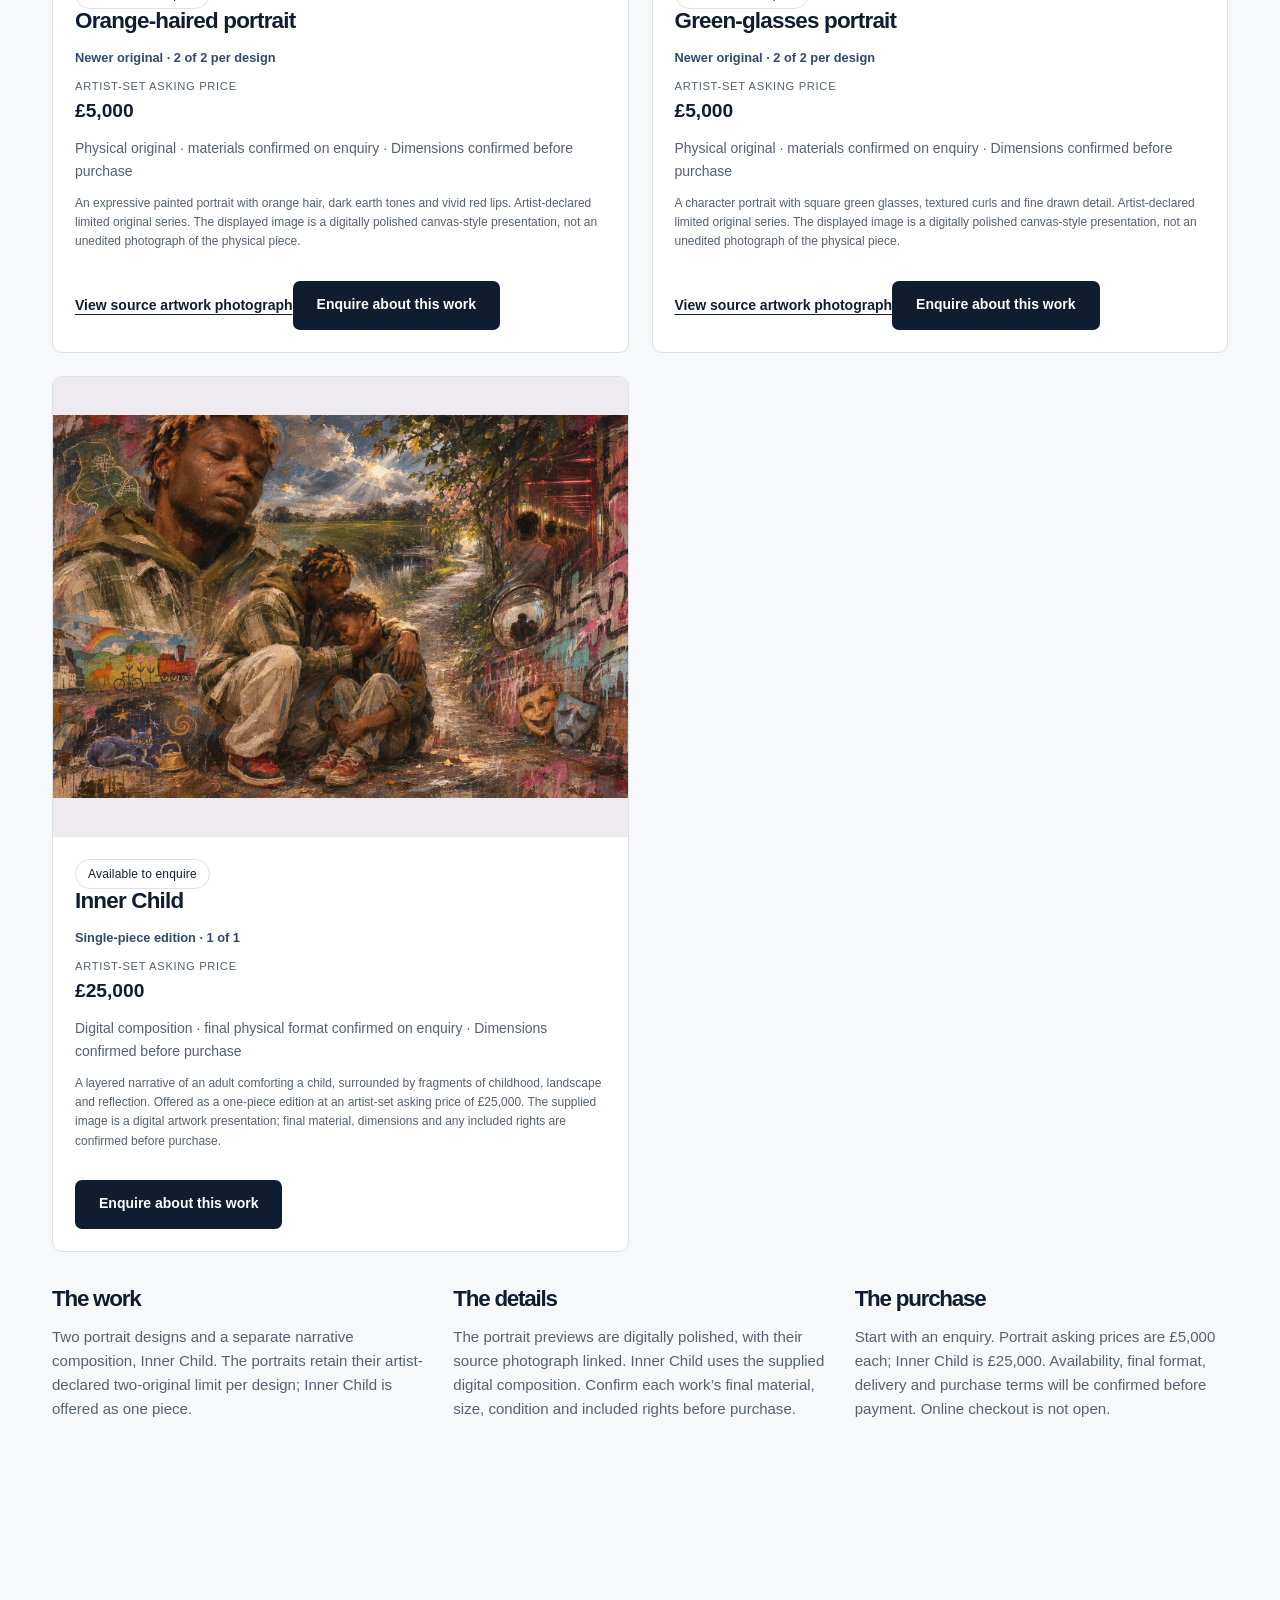
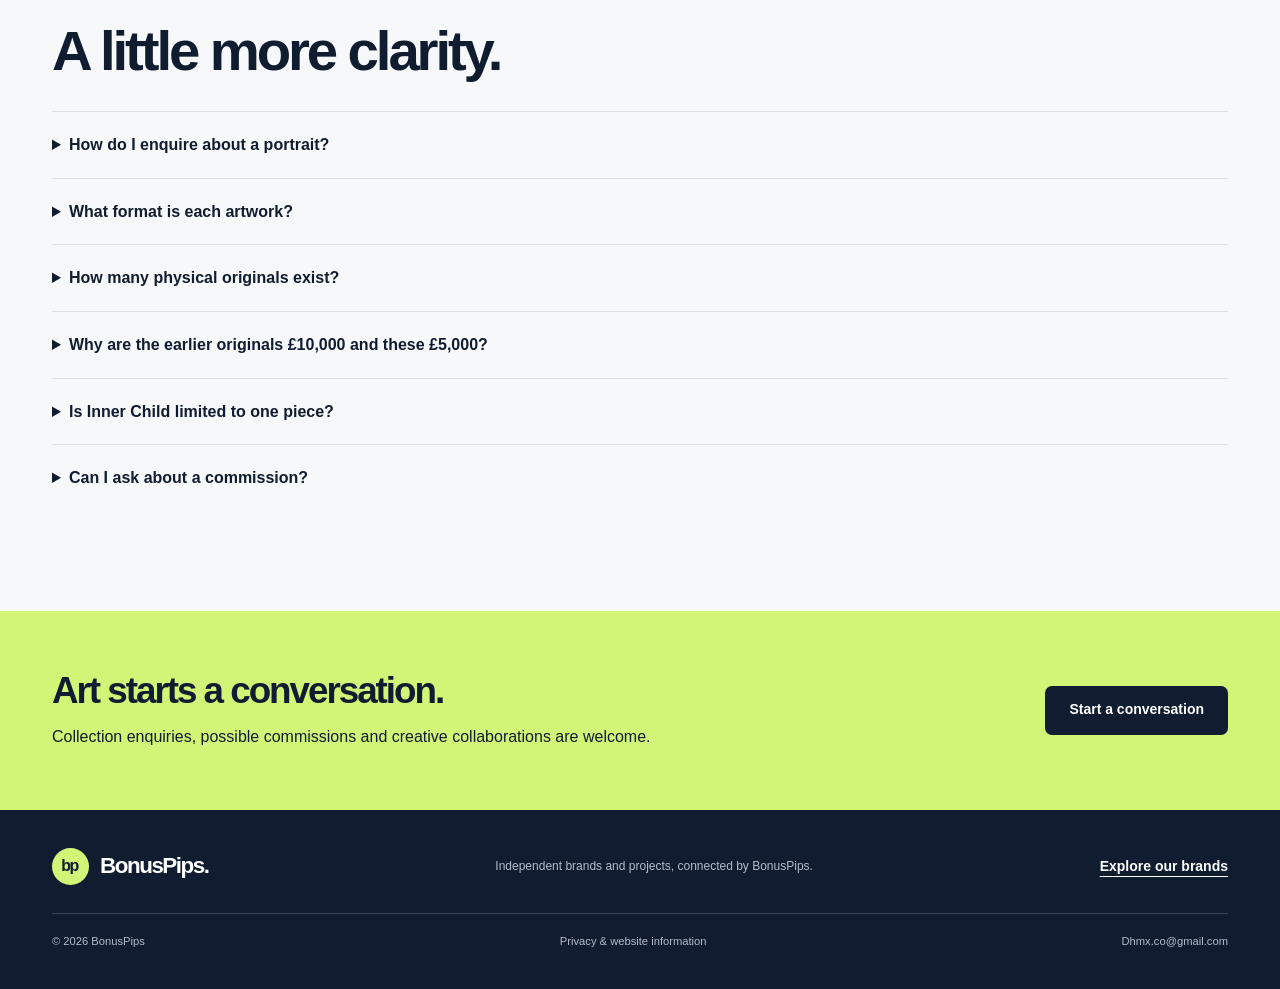
==== commit 7361521b: "List Inner Child as a £25,000 single-piece edition" ====
--- a/arts/index.html
+++ b/arts/index.html
@@ -1 +1 @@
-<!doctype html><html lang="en-GB"><head><meta charset="utf-8"><meta name="viewport" content="width=device-width,initial-scale=1"><meta name="theme-color" content="#101d30"><title>Dhmx Arts — Original Artworks | BonusPips</title><meta name="description" content="Discover Dhmx Arts, the BonusPips home for original physical paintings, stories and creative expression. Two portrait designs, offered as physical originals."><link rel="canonical" href="https://bonuspips.co.uk/arts/"><meta property="og:type" content="website"><meta property="og:title" content="Dhmx Arts — Original Artworks | BonusPips"><meta property="og:description" content="Discover Dhmx Arts, the BonusPips home for original physical paintings, stories and creative expression. Two portrait designs, offered as physical originals."><meta property="og:url" content="https://bonuspips.co.uk/arts/"><meta property="og:image" content="https://bonuspips.co.uk/assets/social-card.png"><link rel="icon" href="/assets/favicon.svg" type="image/svg+xml"><link rel="stylesheet" href="/assets/brand.css"><script src="/assets/common.js" defer></script><script src="/assets/catalogue.js" defer></script></head><body><a class="skip" href="#main">Skip to content</a><header><div class="wrap header-row"><a class="brand" href="/" aria-label="BonusPips home"><span class="brand-mark" aria-hidden="true">bp</span>BonusPips.</a><button class="menu" type="button" aria-expanded="false" aria-controls="navigation">Menu</button><nav id="navigation" aria-label="Main navigation"><a href="/arts/" aria-current="page">Dhmx Arts</a><a href="/ownly/">Ownly</a><a href="/tasky/">Tasky</a><a href="/trading/">Trading</a><a class="button dark" href="/#contact">Let’s connect</a></nav></div></header><main id="main"><section class="page-hero"><div class="wrap"><p class="breadcrumbs"><a href="/">BonusPips</a> / Dhmx Arts</p><p class="eyebrow">Dhmx Arts · A BonusPips brand</p><h1>Made by hand.<br>Meant to mean something.</h1><p class="lead">Two distinctive portraits. An artist-declared series of two physical originals per design, with the newer original of each offered at £5,000.</p><div class="actions"><a class="button lime" href="#collection">Explore the collection</a><a class="button light" href="mailto:Dhmx.co@gmail.com?subject=Dhmx%20Arts%20collection%20enquiry">Art enquiries</a></div></div></section><section class="section" id="collection"><div class="wrap"><div class="section-top"><div><p class="eyebrow">Originals for your space</p><h2>The first collection.</h2></div><p class="lead">The newer originals are offered at £5,000 each. Explore the polished presentation images and enquire for dimensions, materials, condition and delivery details.</p></div><div class="filters" role="group" aria-label="Filter artworks"><button class="filter" data-art-filter="all" aria-pressed="true">All works</button><button class="filter" data-art-filter="available" aria-pressed="false">Available</button><button class="filter" data-art-filter="sold" aria-pressed="false">Sold archive</button></div><p id="art-status" class="status" role="status"></p><div id="art-catalogue" class="catalogue"></div><div id="art-empty" class="gallery-empty"><div><span class="pill">Collection in preparation</span><h2 style="margin-top:22px">The gallery is taking shape.</h2><p>There are no artworks listed for sale yet. The first collection will appear here with the details you need to make an enquiry.</p><div class="actions"><a class="button dark" href="mailto:Dhmx.co@gmail.com?subject=Dhmx%20Arts%20%E2%80%94%20first%20collection">Ask about the first release</a></div></div><div class="gallery-line" aria-hidden="true"><div class="empty-frame"></div><div class="empty-frame"></div></div></div><noscript><p class="no-script">Please enable JavaScript to view the catalogue. You can enquire about the collection by email.</p></noscript><div class="info-grid"><div><h3>The work</h3><p>Two portrait designs: orange-haired expression and green-glasses character. Each design is declared by the artist to have only two physical originals.</p></div><div><h3>The details</h3><p>Catalogue images have been digitally cleaned and presented on a plain canvas-style background. The source photograph is linked. Confirm the physical original’s material, size and condition before purchase.</p></div><div><h3>The purchase</h3><p>Start with an enquiry. Each newer original has a £5,000 artist-set asking price. Availability, delivery and purchase terms will be confirmed before payment. Online checkout is not open.</p></div></div></div></section><section class="section faq-section"><div class="wrap"><h2>A little more clarity.</h2><details class="faq"><summary>How do I enquire about a portrait?</summary><p>Use the enquiry button on the portrait you want. The newer original of each design is listed at a £5,000 asking price. The artist will confirm availability, dimensions, material, condition and delivery before any purchase agreement or payment.</p></details><details class="faq"><summary>Are these physical artworks?</summary><p>The listings are for physical originals, not digital image downloads. The catalogue shows digitally polished canvas-style presentation images derived from the supplied artwork photograph. This does not mean the photographed original is already on stretched canvas; material and dimensions must be confirmed before purchase.</p></details><details class="faq"><summary>How many physical originals exist?</summary><p>The artist states that there are two physical originals of each portrait design: four originals across the two designs in total. The newer original of each design is the piece listed here, described as 2 of 2. This is the artist’s declared limitation, not an independent authentication or a claim that digital copies of the images cannot exist.</p></details><details class="faq"><summary>Why are the earlier originals £10,000 and these £5,000?</summary><p>The artist has set an asking price of £10,000 for the first original of each design, and £5,000 for the newer original of each design offered here. These are artist-set asking prices, not independent valuations, recorded sale prices or guarantees of resale value. The earlier originals are not included in either £5,000 listing.</p></details><details class="faq"><summary>Can I ask about a commission?</summary><p>You can send a commission enquiry. We will discuss the subject, size, timescale and availability before agreeing a brief; no booking is confirmed through this website.</p></details></div></section><section class="page-cta"><div class="wrap"><div><h2>Art starts a conversation.</h2><p>Collection enquiries, possible commissions and creative collaborations are welcome.</p></div><a class="button dark" href="mailto:Dhmx.co@gmail.com?subject=Dhmx%20Arts%20enquiry">Start a conversation</a></div></section></main><footer><div class="wrap"><div class="footer-row"><a class="brand" href="/"><span class="brand-mark" aria-hidden="true">bp</span>BonusPips.</a><p>Independent brands and projects, connected by BonusPips.</p><a class="text-link" href="/#brands">Explore our brands</a></div><div class="footer-bottom"><span>© <span id="year">2026</span> BonusPips</span><a href="/privacy/">Privacy &amp; website information</a><a href="mailto:Dhmx.co@gmail.com">Dhmx.co@gmail.com</a></div></div></footer></body></html>+<!doctype html><html lang="en-GB"><head><meta charset="utf-8"><meta name="viewport" content="width=device-width,initial-scale=1"><meta name="theme-color" content="#101d30"><title>Dhmx Arts — Original Artworks | BonusPips</title><meta name="description" content="Discover Dhmx Arts, the BonusPips home for original physical paintings, stories and creative expression. Two portrait designs and Inner Child, a single-piece edition offered at £25,000."><link rel="canonical" href="https://bonuspips.co.uk/arts/"><meta property="og:type" content="website"><meta property="og:title" content="Dhmx Arts — Original Artworks | BonusPips"><meta property="og:description" content="Discover Dhmx Arts, the BonusPips home for original physical paintings, stories and creative expression. Two portrait designs and Inner Child, a single-piece edition offered at £25,000."><meta property="og:url" content="https://bonuspips.co.uk/arts/"><meta property="og:image" content="https://bonuspips.co.uk/assets/social-card.png"><link rel="icon" href="/assets/favicon.svg" type="image/svg+xml"><link rel="stylesheet" href="/assets/brand.css"><script src="/assets/common.js" defer></script><script src="/assets/catalogue.js" defer></script></head><body><a class="skip" href="#main">Skip to content</a><header><div class="wrap header-row"><a class="brand" href="/" aria-label="BonusPips home"><span class="brand-mark" aria-hidden="true">bp</span>BonusPips.</a><button class="menu" type="button" aria-expanded="false" aria-controls="navigation">Menu</button><nav id="navigation" aria-label="Main navigation"><a href="/arts/" aria-current="page">Dhmx Arts</a><a href="/ownly/">Ownly</a><a href="/tasky/">Tasky</a><a href="/trading/">Trading</a><a class="button dark" href="/#contact">Let’s connect</a></nav></div></header><main id="main"><section class="page-hero"><div class="wrap"><p class="breadcrumbs"><a href="/">BonusPips</a> / Dhmx Arts</p><p class="eyebrow">Dhmx Arts · A BonusPips brand</p><h1>Art with a story.<br>Meant to mean something.</h1><p class="lead">Discover two distinctive portrait designs and Inner Child, a separate single-piece edition offered at £25,000.</p><div class="actions"><a class="button lime" href="#collection">Explore the collection</a><a class="button light" href="mailto:Dhmx.co@gmail.com?subject=Dhmx%20Arts%20collection%20enquiry">Art enquiries</a></div></div></section><section class="section" id="collection"><div class="wrap"><div class="section-top"><div><p class="eyebrow">Originals for your space</p><h2>The first collection.</h2></div><p class="lead">Two newer portrait originals at £5,000 each, plus Inner Child at £25,000 as a one-piece edition. Enquire for each work’s final format, dimensions and purchase details.</p></div><div class="filters" role="group" aria-label="Filter artworks"><button class="filter" data-art-filter="all" aria-pressed="true">All works</button><button class="filter" data-art-filter="available" aria-pressed="false">Available</button><button class="filter" data-art-filter="sold" aria-pressed="false">Sold archive</button></div><p id="art-status" class="status" role="status"></p><div id="art-catalogue" class="catalogue"></div><div id="art-empty" class="gallery-empty"><div><span class="pill">Collection in preparation</span><h2 style="margin-top:22px">The gallery is taking shape.</h2><p>There are no artworks listed for sale yet. The first collection will appear here with the details you need to make an enquiry.</p><div class="actions"><a class="button dark" href="mailto:Dhmx.co@gmail.com?subject=Dhmx%20Arts%20%E2%80%94%20first%20collection">Ask about the first release</a></div></div><div class="gallery-line" aria-hidden="true"><div class="empty-frame"></div><div class="empty-frame"></div></div></div><noscript><p class="no-script">Please enable JavaScript to view the catalogue. You can enquire about the collection by email.</p></noscript><div class="info-grid"><div><h3>The work</h3><p>Two portrait designs and a separate narrative composition, Inner Child. The portraits retain their artist-declared two-original limit per design; Inner Child is offered as one piece.</p></div><div><h3>The details</h3><p>The portrait previews are digitally polished, with their source photograph linked. Inner Child uses the supplied digital composition. Confirm each work’s final material, size, condition and included rights before purchase.</p></div><div><h3>The purchase</h3><p>Start with an enquiry. Portrait asking prices are £5,000 each; Inner Child is £25,000. Availability, final format, delivery and purchase terms will be confirmed before payment. Online checkout is not open.</p></div></div></div></section><section class="section faq-section"><div class="wrap"><h2>A little more clarity.</h2><details class="faq"><summary>How do I enquire about a portrait?</summary><p>Use the enquiry button on the work you want. The newer portrait originals are £5,000 each and Inner Child is £25,000, all as artist-set asking prices. The artist will confirm availability, dimensions, material, condition and delivery before any purchase agreement or payment.</p></details><details class="faq"><summary>What format is each artwork?</summary><p>The two portrait listings are for physical originals, shown using digitally polished canvas-style previews. Inner Child is supplied as a digital composition and offered as a single-piece edition. The final physical format, dimensions and any rights included must be agreed before purchase. The listings do not claim that a physical canvas already exists where this has not been confirmed.</p></details><details class="faq"><summary>How many physical originals exist?</summary><p>The artist states that there are two physical originals of each portrait design: four originals across the two designs in total. The newer original of each design is the piece listed here, described as 2 of 2. This is the artist’s declared limitation, not an independent authentication or a claim that digital copies of the images cannot exist.</p></details><details class="faq"><summary>Why are the earlier originals £10,000 and these £5,000?</summary><p>The artist has set an asking price of £10,000 for the first original of each design, and £5,000 for the newer original of each design offered here. These are artist-set asking prices, not independent valuations, recorded sale prices or guarantees of resale value. The earlier originals are not included in either £5,000 listing.</p></details><details class="faq"><summary>Is Inner Child limited to one piece?</summary><p>Yes. The artist is offering Inner Child as a single-piece edition, numbered 1 of 1. It is separate from the two portrait designs and their four-original total. The edition refers to the offered work; it does not imply that copies of its online image cannot exist. Final format and any exclusivity or reproduction rights must be stated in the purchase agreement.</p></details><details class="faq"><summary>Can I ask about a commission?</summary><p>You can send a commission enquiry. We will discuss the subject, size, timescale and availability before agreeing a brief; no booking is confirmed through this website.</p></details></div></section><section class="page-cta"><div class="wrap"><div><h2>Art starts a conversation.</h2><p>Collection enquiries, possible commissions and creative collaborations are welcome.</p></div><a class="button dark" href="mailto:Dhmx.co@gmail.com?subject=Dhmx%20Arts%20enquiry">Start a conversation</a></div></section></main><footer><div class="wrap"><div class="footer-row"><a class="brand" href="/"><span class="brand-mark" aria-hidden="true">bp</span>BonusPips.</a><p>Independent brands and projects, connected by BonusPips.</p><a class="text-link" href="/#brands">Explore our brands</a></div><div class="footer-bottom"><span>© <span id="year">2026</span> BonusPips</span><a href="/privacy/">Privacy &amp; website information</a><a href="mailto:Dhmx.co@gmail.com">Dhmx.co@gmail.com</a></div></div></footer></body></html>
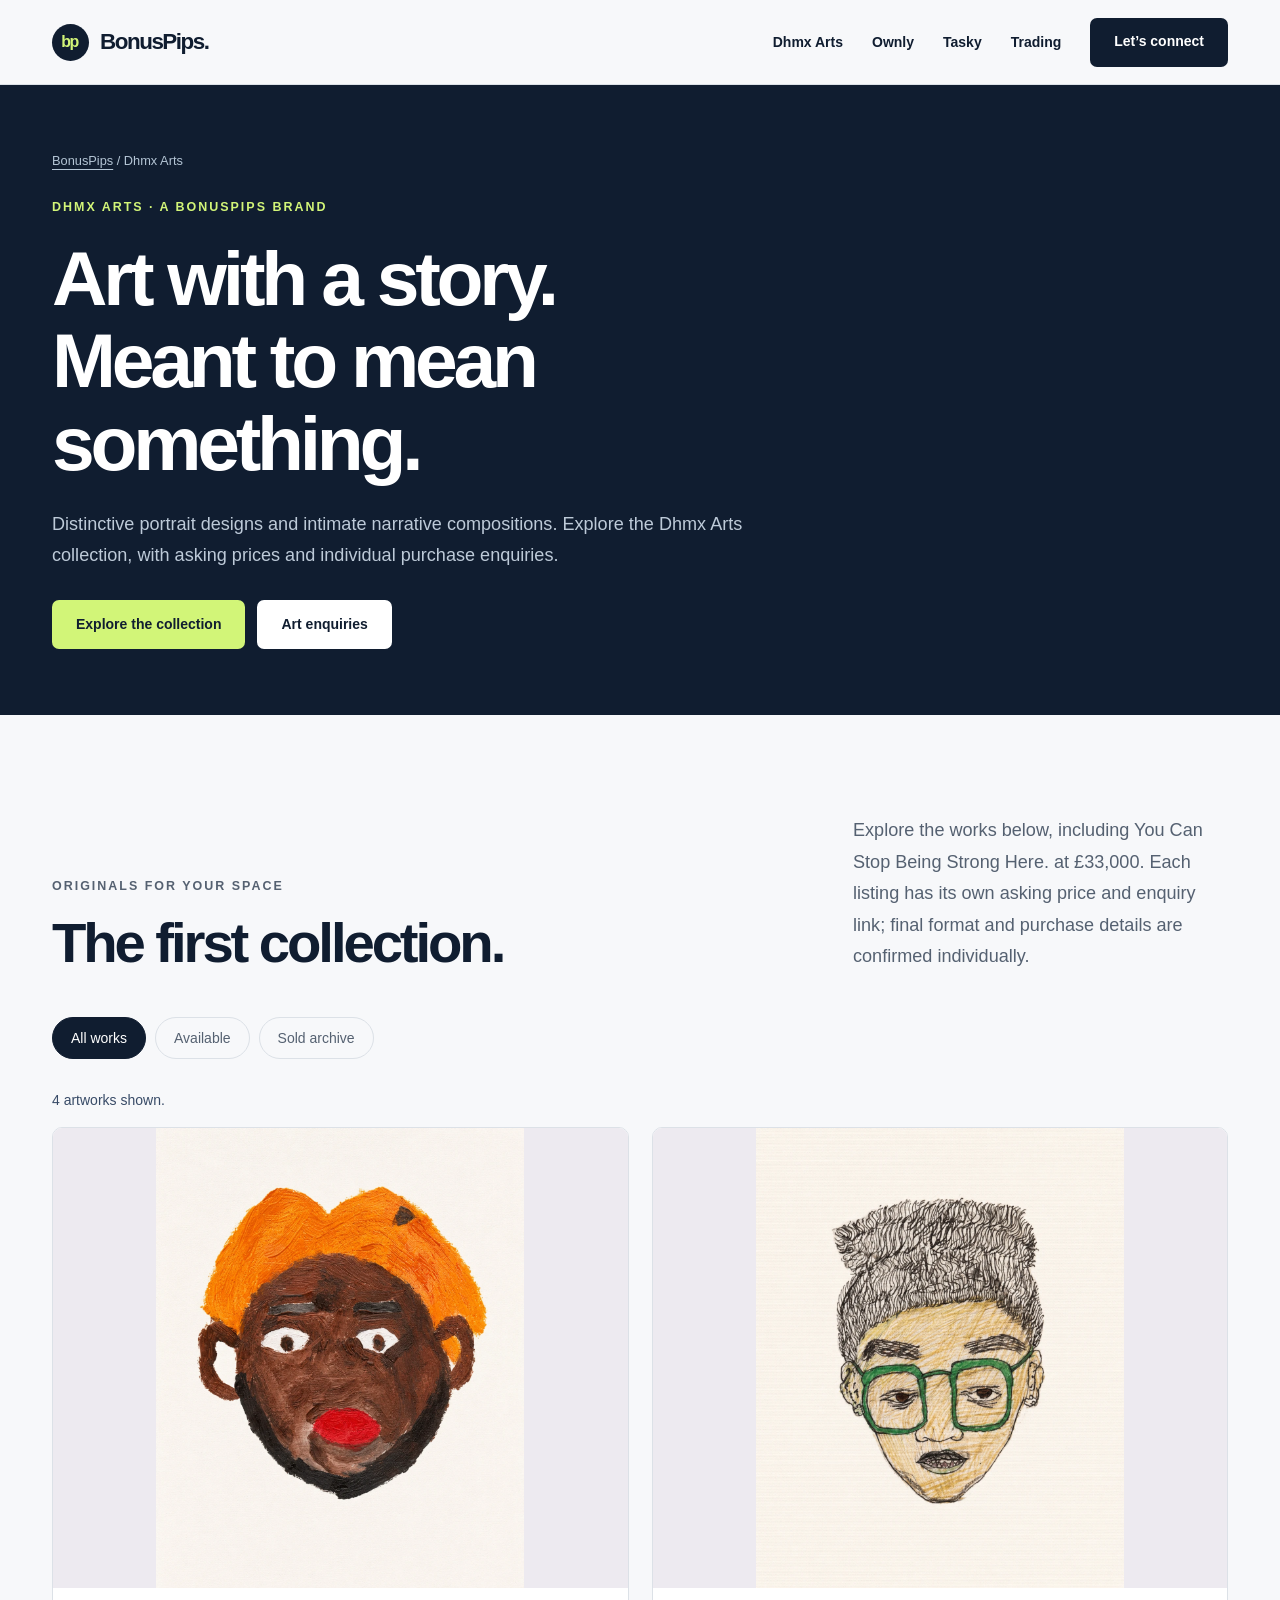
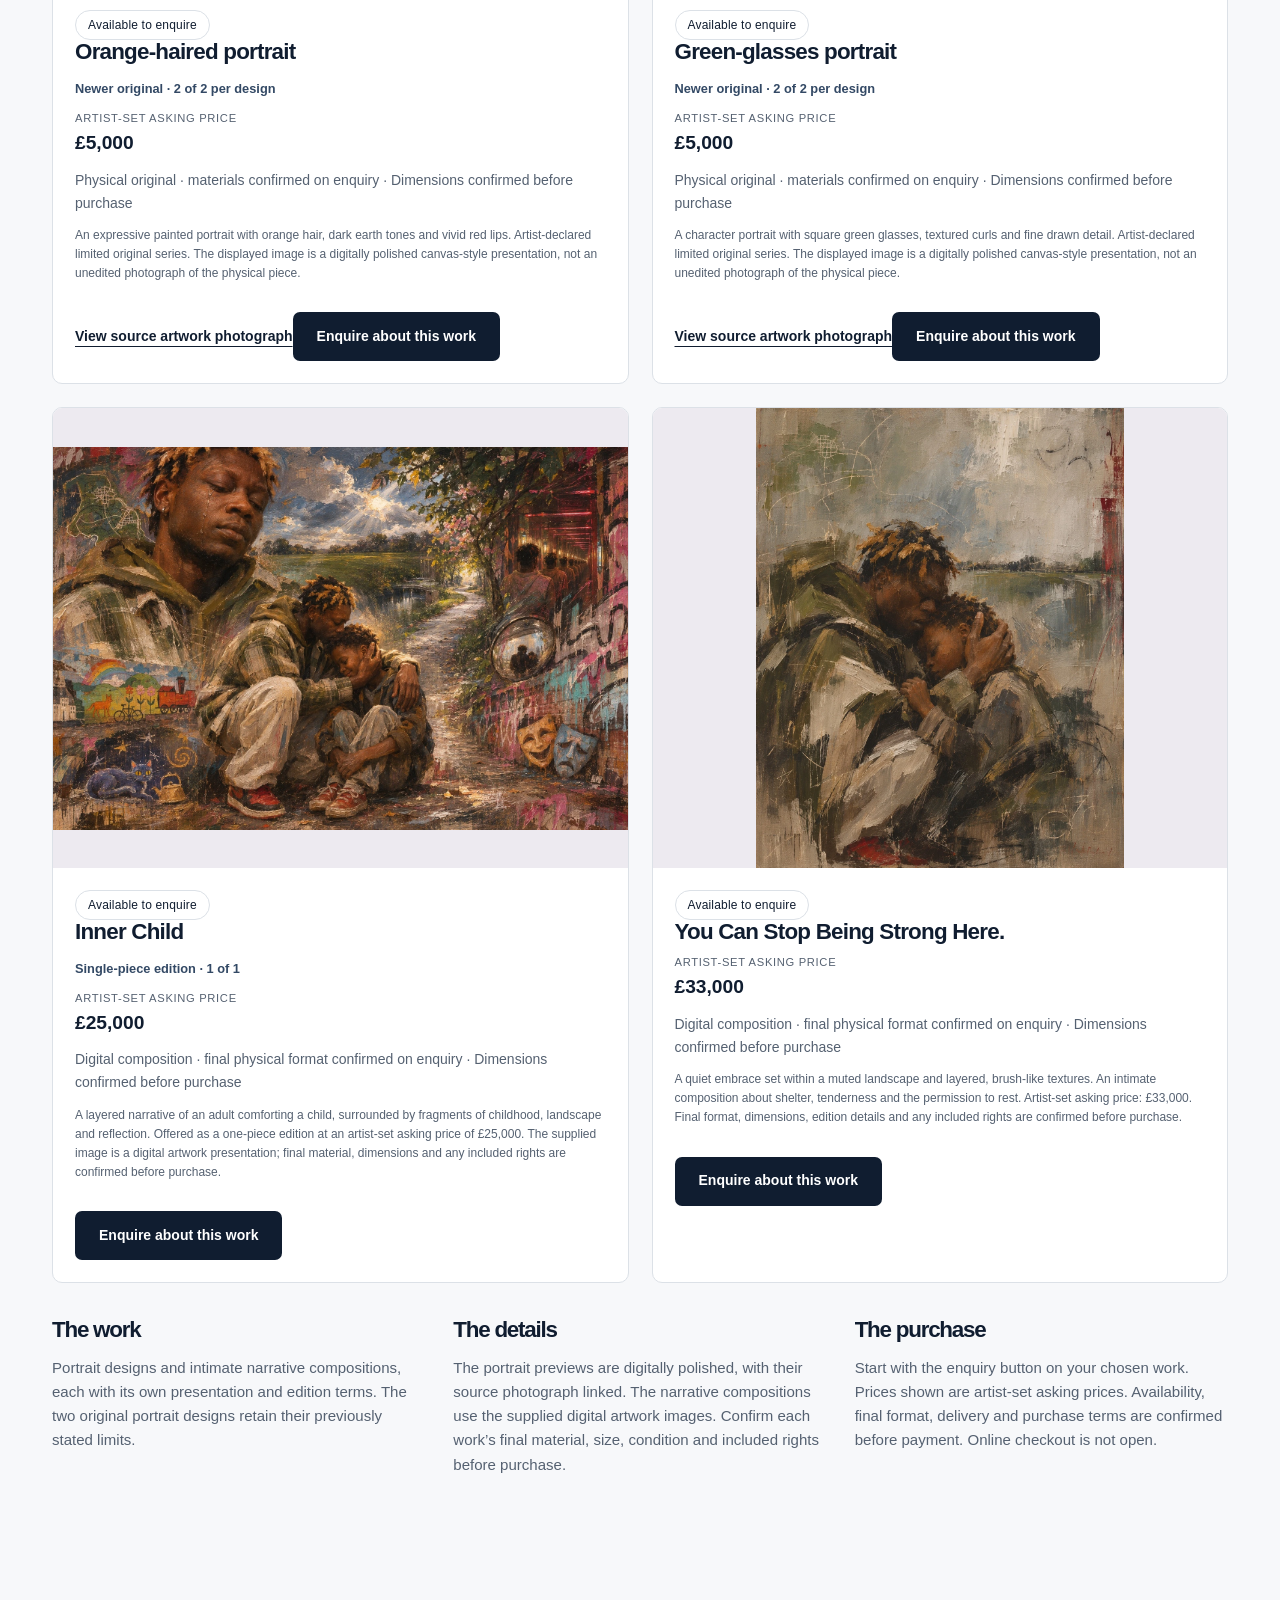
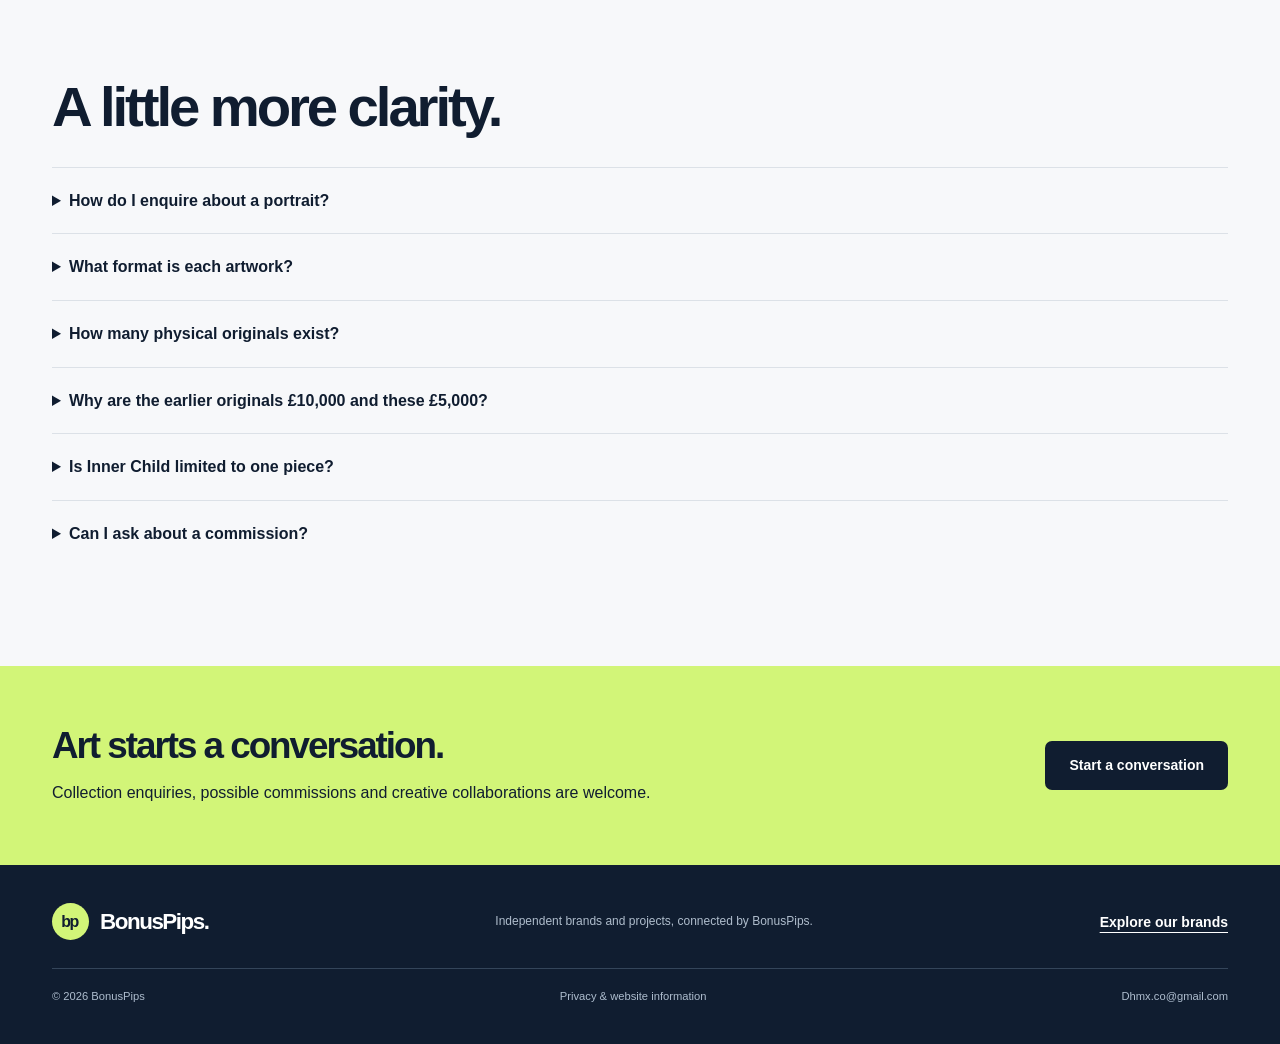
==== commit beb35404: "List You Can Stop Being Strong Here at £33,000" ====
--- a/arts/index.html
+++ b/arts/index.html
@@ -1 +1 @@
-<!doctype html><html lang="en-GB"><head><meta charset="utf-8"><meta name="viewport" content="width=device-width,initial-scale=1"><meta name="theme-color" content="#101d30"><title>Dhmx Arts — Original Artworks | BonusPips</title><meta name="description" content="Discover Dhmx Arts, the BonusPips home for original physical paintings, stories and creative expression. Two portrait designs and Inner Child, a single-piece edition offered at £25,000."><link rel="canonical" href="https://bonuspips.co.uk/arts/"><meta property="og:type" content="website"><meta property="og:title" content="Dhmx Arts — Original Artworks | BonusPips"><meta property="og:description" content="Discover Dhmx Arts, the BonusPips home for original physical paintings, stories and creative expression. Two portrait designs and Inner Child, a single-piece edition offered at £25,000."><meta property="og:url" content="https://bonuspips.co.uk/arts/"><meta property="og:image" content="https://bonuspips.co.uk/assets/social-card.png"><link rel="icon" href="/assets/favicon.svg" type="image/svg+xml"><link rel="stylesheet" href="/assets/brand.css"><script src="/assets/common.js" defer></script><script src="/assets/catalogue.js" defer></script></head><body><a class="skip" href="#main">Skip to content</a><header><div class="wrap header-row"><a class="brand" href="/" aria-label="BonusPips home"><span class="brand-mark" aria-hidden="true">bp</span>BonusPips.</a><button class="menu" type="button" aria-expanded="false" aria-controls="navigation">Menu</button><nav id="navigation" aria-label="Main navigation"><a href="/arts/" aria-current="page">Dhmx Arts</a><a href="/ownly/">Ownly</a><a href="/tasky/">Tasky</a><a href="/trading/">Trading</a><a class="button dark" href="/#contact">Let’s connect</a></nav></div></header><main id="main"><section class="page-hero"><div class="wrap"><p class="breadcrumbs"><a href="/">BonusPips</a> / Dhmx Arts</p><p class="eyebrow">Dhmx Arts · A BonusPips brand</p><h1>Art with a story.<br>Meant to mean something.</h1><p class="lead">Discover two distinctive portrait designs and Inner Child, a separate single-piece edition offered at £25,000.</p><div class="actions"><a class="button lime" href="#collection">Explore the collection</a><a class="button light" href="mailto:Dhmx.co@gmail.com?subject=Dhmx%20Arts%20collection%20enquiry">Art enquiries</a></div></div></section><section class="section" id="collection"><div class="wrap"><div class="section-top"><div><p class="eyebrow">Originals for your space</p><h2>The first collection.</h2></div><p class="lead">Two newer portrait originals at £5,000 each, plus Inner Child at £25,000 as a one-piece edition. Enquire for each work’s final format, dimensions and purchase details.</p></div><div class="filters" role="group" aria-label="Filter artworks"><button class="filter" data-art-filter="all" aria-pressed="true">All works</button><button class="filter" data-art-filter="available" aria-pressed="false">Available</button><button class="filter" data-art-filter="sold" aria-pressed="false">Sold archive</button></div><p id="art-status" class="status" role="status"></p><div id="art-catalogue" class="catalogue"></div><div id="art-empty" class="gallery-empty"><div><span class="pill">Collection in preparation</span><h2 style="margin-top:22px">The gallery is taking shape.</h2><p>There are no artworks listed for sale yet. The first collection will appear here with the details you need to make an enquiry.</p><div class="actions"><a class="button dark" href="mailto:Dhmx.co@gmail.com?subject=Dhmx%20Arts%20%E2%80%94%20first%20collection">Ask about the first release</a></div></div><div class="gallery-line" aria-hidden="true"><div class="empty-frame"></div><div class="empty-frame"></div></div></div><noscript><p class="no-script">Please enable JavaScript to view the catalogue. You can enquire about the collection by email.</p></noscript><div class="info-grid"><div><h3>The work</h3><p>Two portrait designs and a separate narrative composition, Inner Child. The portraits retain their artist-declared two-original limit per design; Inner Child is offered as one piece.</p></div><div><h3>The details</h3><p>The portrait previews are digitally polished, with their source photograph linked. Inner Child uses the supplied digital composition. Confirm each work’s final material, size, condition and included rights before purchase.</p></div><div><h3>The purchase</h3><p>Start with an enquiry. Portrait asking prices are £5,000 each; Inner Child is £25,000. Availability, final format, delivery and purchase terms will be confirmed before payment. Online checkout is not open.</p></div></div></div></section><section class="section faq-section"><div class="wrap"><h2>A little more clarity.</h2><details class="faq"><summary>How do I enquire about a portrait?</summary><p>Use the enquiry button on the work you want. The newer portrait originals are £5,000 each and Inner Child is £25,000, all as artist-set asking prices. The artist will confirm availability, dimensions, material, condition and delivery before any purchase agreement or payment.</p></details><details class="faq"><summary>What format is each artwork?</summary><p>The two portrait listings are for physical originals, shown using digitally polished canvas-style previews. Inner Child is supplied as a digital composition and offered as a single-piece edition. The final physical format, dimensions and any rights included must be agreed before purchase. The listings do not claim that a physical canvas already exists where this has not been confirmed.</p></details><details class="faq"><summary>How many physical originals exist?</summary><p>The artist states that there are two physical originals of each portrait design: four originals across the two designs in total. The newer original of each design is the piece listed here, described as 2 of 2. This is the artist’s declared limitation, not an independent authentication or a claim that digital copies of the images cannot exist.</p></details><details class="faq"><summary>Why are the earlier originals £10,000 and these £5,000?</summary><p>The artist has set an asking price of £10,000 for the first original of each design, and £5,000 for the newer original of each design offered here. These are artist-set asking prices, not independent valuations, recorded sale prices or guarantees of resale value. The earlier originals are not included in either £5,000 listing.</p></details><details class="faq"><summary>Is Inner Child limited to one piece?</summary><p>Yes. The artist is offering Inner Child as a single-piece edition, numbered 1 of 1. It is separate from the two portrait designs and their four-original total. The edition refers to the offered work; it does not imply that copies of its online image cannot exist. Final format and any exclusivity or reproduction rights must be stated in the purchase agreement.</p></details><details class="faq"><summary>Can I ask about a commission?</summary><p>You can send a commission enquiry. We will discuss the subject, size, timescale and availability before agreeing a brief; no booking is confirmed through this website.</p></details></div></section><section class="page-cta"><div class="wrap"><div><h2>Art starts a conversation.</h2><p>Collection enquiries, possible commissions and creative collaborations are welcome.</p></div><a class="button dark" href="mailto:Dhmx.co@gmail.com?subject=Dhmx%20Arts%20enquiry">Start a conversation</a></div></section></main><footer><div class="wrap"><div class="footer-row"><a class="brand" href="/"><span class="brand-mark" aria-hidden="true">bp</span>BonusPips.</a><p>Independent brands and projects, connected by BonusPips.</p><a class="text-link" href="/#brands">Explore our brands</a></div><div class="footer-bottom"><span>© <span id="year">2026</span> BonusPips</span><a href="/privacy/">Privacy &amp; website information</a><a href="mailto:Dhmx.co@gmail.com">Dhmx.co@gmail.com</a></div></div></footer></body></html>
+<!doctype html><html lang="en-GB"><head><meta charset="utf-8"><meta name="viewport" content="width=device-width,initial-scale=1"><meta name="theme-color" content="#101d30"><title>Dhmx Arts — Original Artworks | BonusPips</title><meta name="description" content="Discover Dhmx Arts, the BonusPips home for original physical paintings, stories and creative expression. Explore portrait designs and intimate narrative compositions, with individual asking prices and purchase enquiries."><link rel="canonical" href="https://bonuspips.co.uk/arts/"><meta property="og:type" content="website"><meta property="og:title" content="Dhmx Arts — Original Artworks | BonusPips"><meta property="og:description" content="Discover Dhmx Arts, the BonusPips home for original physical paintings, stories and creative expression. Explore portrait designs and intimate narrative compositions, with individual asking prices and purchase enquiries."><meta property="og:url" content="https://bonuspips.co.uk/arts/"><meta property="og:image" content="https://bonuspips.co.uk/assets/social-card.png"><link rel="icon" href="/assets/favicon.svg" type="image/svg+xml"><link rel="stylesheet" href="/assets/brand.css"><script src="/assets/common.js" defer></script><script src="/assets/catalogue.js" defer></script></head><body><a class="skip" href="#main">Skip to content</a><header><div class="wrap header-row"><a class="brand" href="/" aria-label="BonusPips home"><span class="brand-mark" aria-hidden="true">bp</span>BonusPips.</a><button class="menu" type="button" aria-expanded="false" aria-controls="navigation">Menu</button><nav id="navigation" aria-label="Main navigation"><a href="/arts/" aria-current="page">Dhmx Arts</a><a href="/ownly/">Ownly</a><a href="/tasky/">Tasky</a><a href="/trading/">Trading</a><a class="button dark" href="/#contact">Let’s connect</a></nav></div></header><main id="main"><section class="page-hero"><div class="wrap"><p class="breadcrumbs"><a href="/">BonusPips</a> / Dhmx Arts</p><p class="eyebrow">Dhmx Arts · A BonusPips brand</p><h1>Art with a story.<br>Meant to mean something.</h1><p class="lead">Distinctive portrait designs and intimate narrative compositions. Explore the Dhmx Arts collection, with asking prices and individual purchase enquiries.</p><div class="actions"><a class="button lime" href="#collection">Explore the collection</a><a class="button light" href="mailto:Dhmx.co@gmail.com?subject=Dhmx%20Arts%20collection%20enquiry">Art enquiries</a></div></div></section><section class="section" id="collection"><div class="wrap"><div class="section-top"><div><p class="eyebrow">Originals for your space</p><h2>The first collection.</h2></div><p class="lead">Explore the works below, including You Can Stop Being Strong Here. at £33,000. Each listing has its own asking price and enquiry link; final format and purchase details are confirmed individually.</p></div><div class="filters" role="group" aria-label="Filter artworks"><button class="filter" data-art-filter="all" aria-pressed="true">All works</button><button class="filter" data-art-filter="available" aria-pressed="false">Available</button><button class="filter" data-art-filter="sold" aria-pressed="false">Sold archive</button></div><p id="art-status" class="status" role="status"></p><div id="art-catalogue" class="catalogue"></div><div id="art-empty" class="gallery-empty"><div><span class="pill">Collection in preparation</span><h2 style="margin-top:22px">The gallery is taking shape.</h2><p>There are no artworks listed for sale yet. The first collection will appear here with the details you need to make an enquiry.</p><div class="actions"><a class="button dark" href="mailto:Dhmx.co@gmail.com?subject=Dhmx%20Arts%20%E2%80%94%20first%20collection">Ask about the first release</a></div></div><div class="gallery-line" aria-hidden="true"><div class="empty-frame"></div><div class="empty-frame"></div></div></div><noscript><p class="no-script">Please enable JavaScript to view the catalogue. You can enquire about the collection by email.</p></noscript><div class="info-grid"><div><h3>The work</h3><p>Portrait designs and intimate narrative compositions, each with its own presentation and edition terms. The two original portrait designs retain their previously stated limits.</p></div><div><h3>The details</h3><p>The portrait previews are digitally polished, with their source photograph linked. The narrative compositions use the supplied digital artwork images. Confirm each work’s final material, size, condition and included rights before purchase.</p></div><div><h3>The purchase</h3><p>Start with the enquiry button on your chosen work. Prices shown are artist-set asking prices. Availability, final format, delivery and purchase terms are confirmed before payment. Online checkout is not open.</p></div></div></div></section><section class="section faq-section"><div class="wrap"><h2>A little more clarity.</h2><details class="faq"><summary>How do I enquire about a portrait?</summary><p>Use the enquiry button on the work you want. Each listing shows its own artist-set asking price. The artist will confirm availability, dimensions, material, condition and delivery before any purchase agreement or payment.</p></details><details class="faq"><summary>What format is each artwork?</summary><p>The two portrait listings are for physical originals, shown using digitally polished canvas-style previews. Inner Child is supplied as a digital composition and offered as a single-piece edition. The final physical format, dimensions and any rights included must be agreed before purchase. The listings do not claim that a physical canvas already exists where this has not been confirmed.</p></details><details class="faq"><summary>How many physical originals exist?</summary><p>The artist states that there are two physical originals of each portrait design: four originals across the two designs in total. The newer original of each design is the piece listed here, described as 2 of 2. This is the artist’s declared limitation, not an independent authentication or a claim that digital copies of the images cannot exist.</p></details><details class="faq"><summary>Why are the earlier originals £10,000 and these £5,000?</summary><p>The artist has set an asking price of £10,000 for the first original of each design, and £5,000 for the newer original of each design offered here. These are artist-set asking prices, not independent valuations, recorded sale prices or guarantees of resale value. The earlier originals are not included in either £5,000 listing.</p></details><details class="faq"><summary>Is Inner Child limited to one piece?</summary><p>Yes. The artist is offering Inner Child as a single-piece edition, numbered 1 of 1. It is separate from the two portrait designs and their four-original total. The edition refers to the offered work; it does not imply that copies of its online image cannot exist. Final format and any exclusivity or reproduction rights must be stated in the purchase agreement.</p></details><details class="faq"><summary>Can I ask about a commission?</summary><p>You can send a commission enquiry. We will discuss the subject, size, timescale and availability before agreeing a brief; no booking is confirmed through this website.</p></details></div></section><section class="page-cta"><div class="wrap"><div><h2>Art starts a conversation.</h2><p>Collection enquiries, possible commissions and creative collaborations are welcome.</p></div><a class="button dark" href="mailto:Dhmx.co@gmail.com?subject=Dhmx%20Arts%20enquiry">Start a conversation</a></div></section></main><footer><div class="wrap"><div class="footer-row"><a class="brand" href="/"><span class="brand-mark" aria-hidden="true">bp</span>BonusPips.</a><p>Independent brands and projects, connected by BonusPips.</p><a class="text-link" href="/#brands">Explore our brands</a></div><div class="footer-bottom"><span>© <span id="year">2026</span> BonusPips</span><a href="/privacy/">Privacy &amp; website information</a><a href="mailto:Dhmx.co@gmail.com">Dhmx.co@gmail.com</a></div></div></footer></body></html>
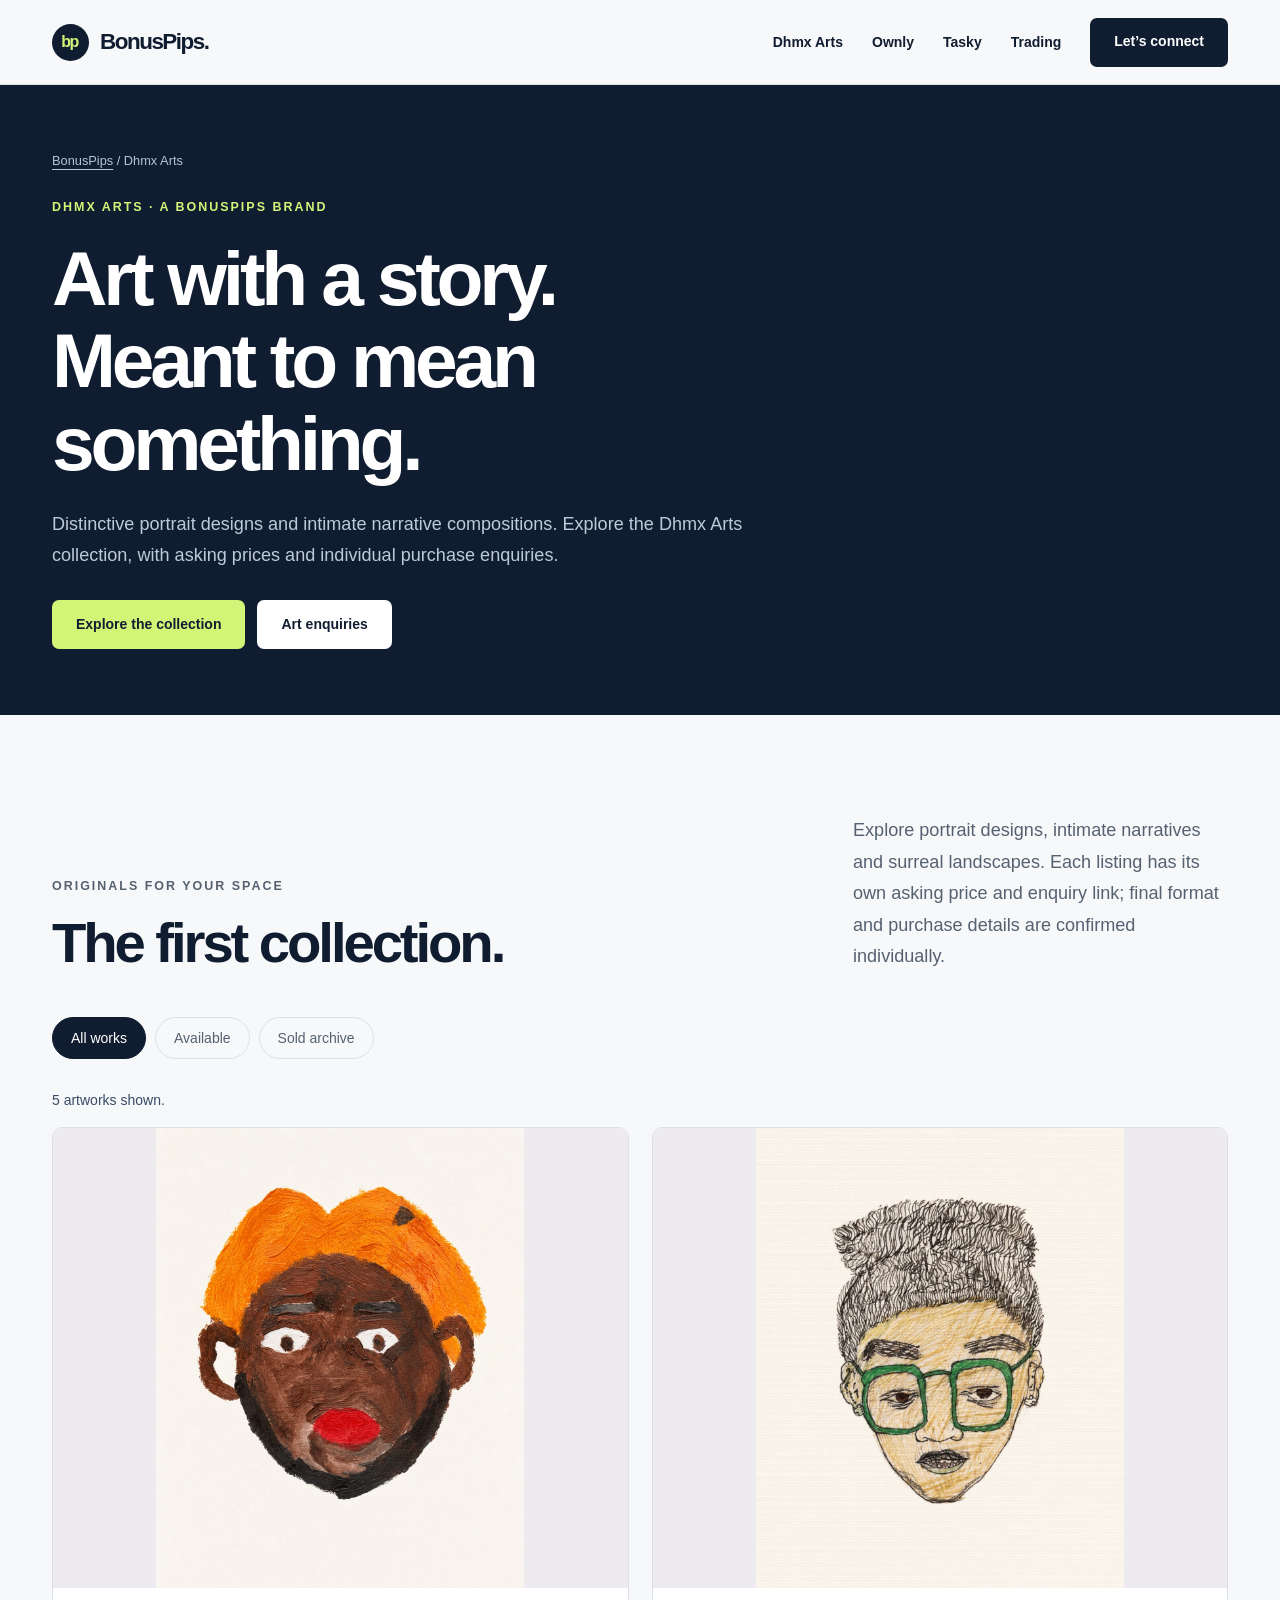
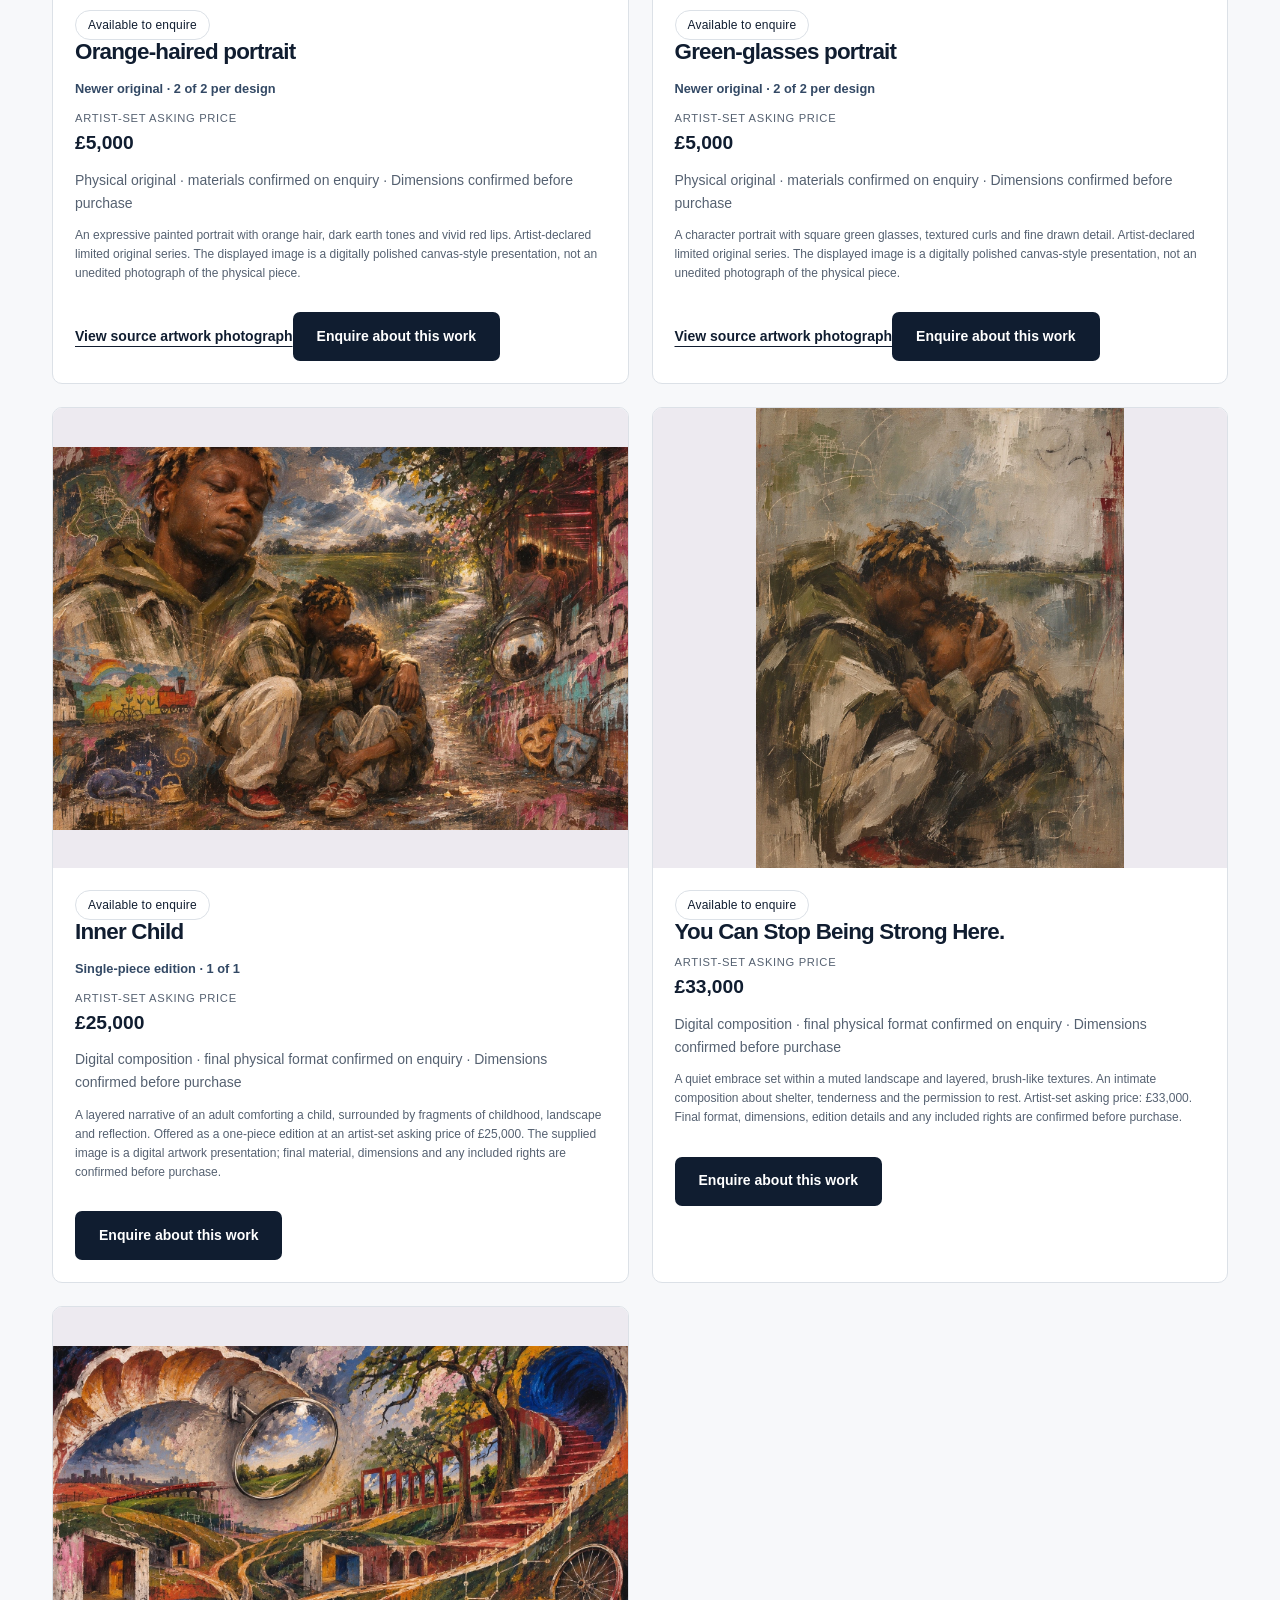
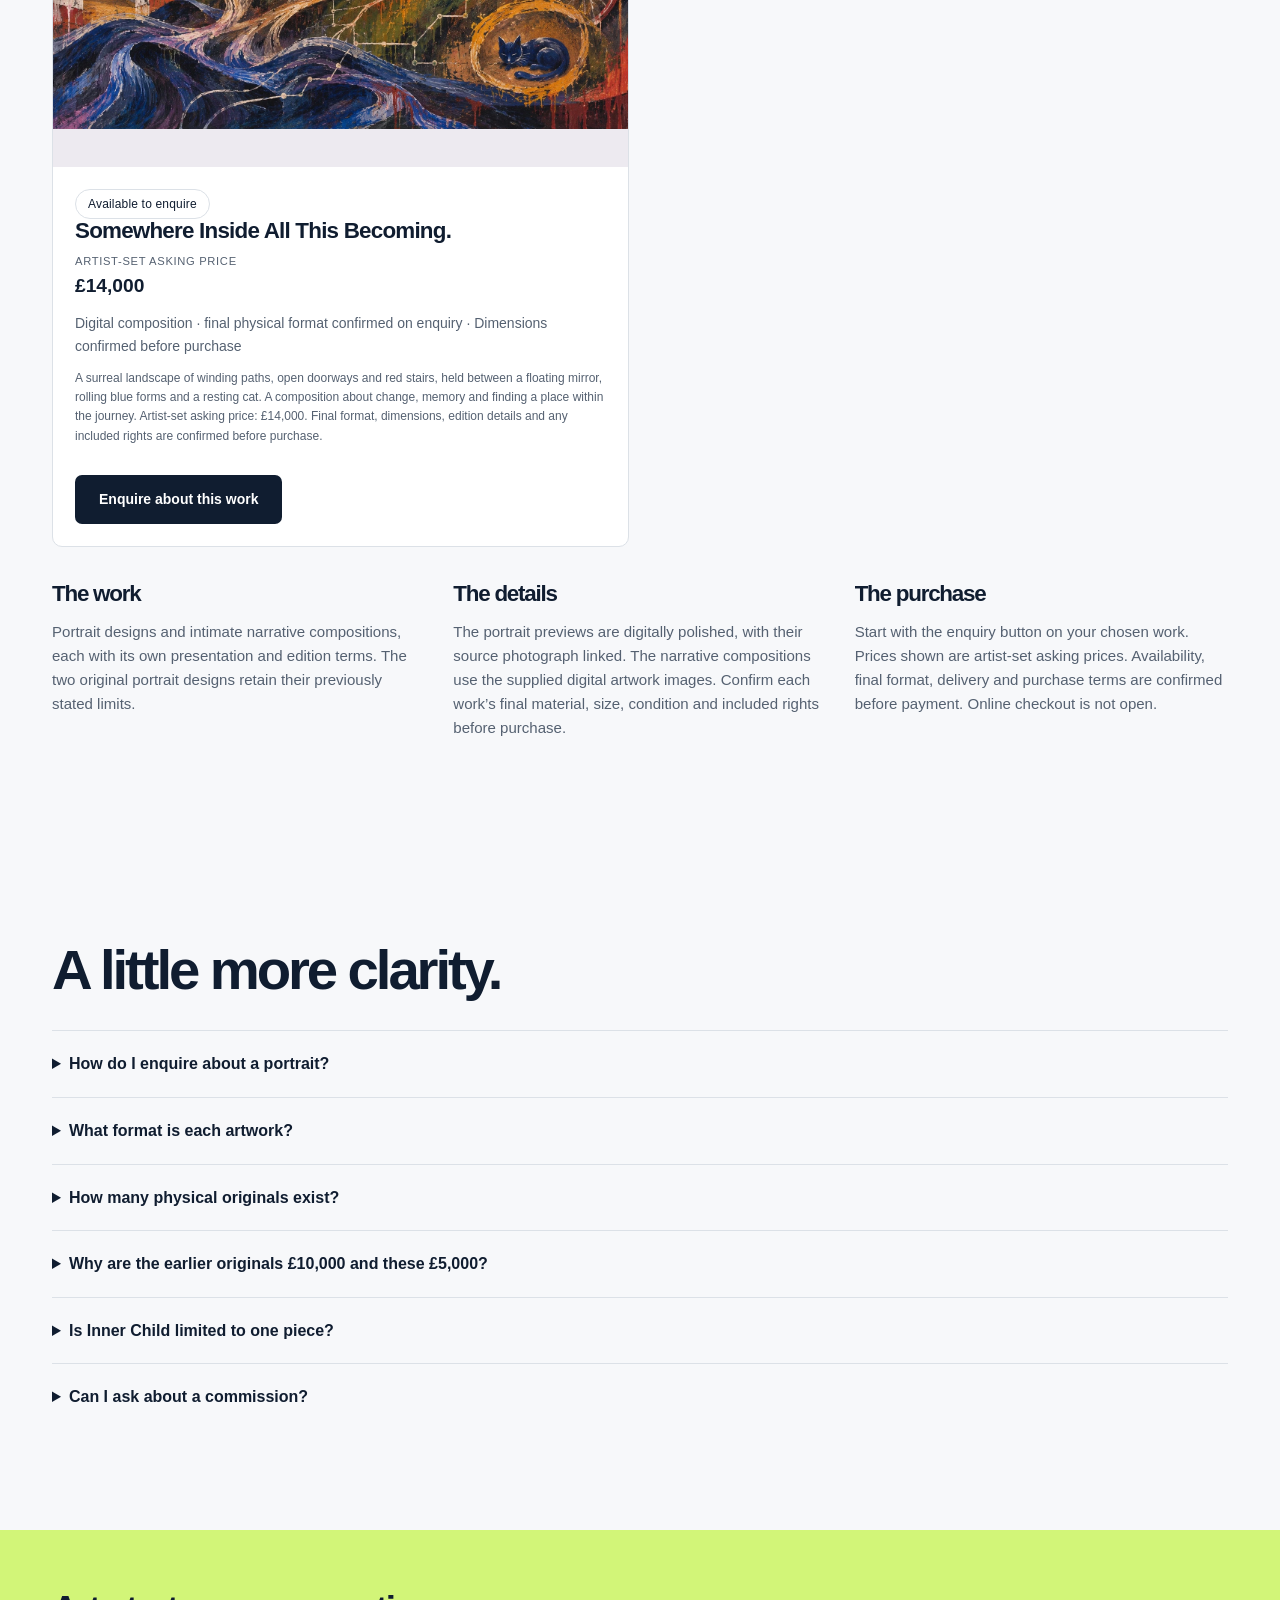
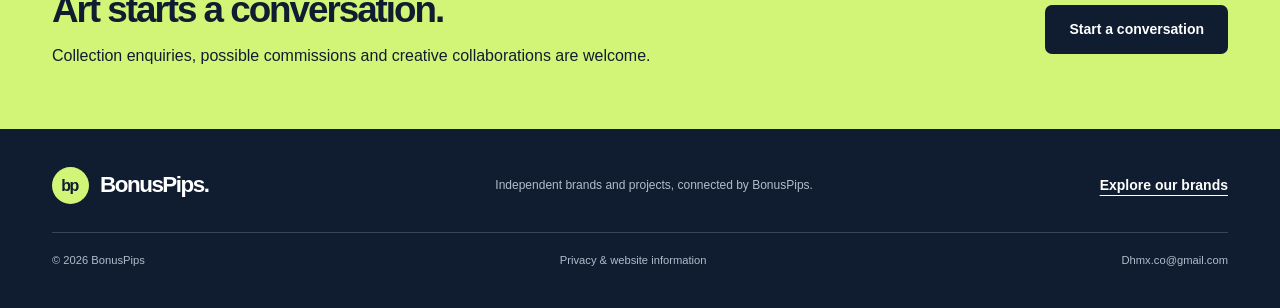
==== commit a17f3233: "List Somewhere Inside All This Becoming at £14,000" ====
--- a/arts/index.html
+++ b/arts/index.html
@@ -1 +1 @@
-<!doctype html><html lang="en-GB"><head><meta charset="utf-8"><meta name="viewport" content="width=device-width,initial-scale=1"><meta name="theme-color" content="#101d30"><title>Dhmx Arts — Original Artworks | BonusPips</title><meta name="description" content="Discover Dhmx Arts, the BonusPips home for original physical paintings, stories and creative expression. Explore portrait designs and intimate narrative compositions, with individual asking prices and purchase enquiries."><link rel="canonical" href="https://bonuspips.co.uk/arts/"><meta property="og:type" content="website"><meta property="og:title" content="Dhmx Arts — Original Artworks | BonusPips"><meta property="og:description" content="Discover Dhmx Arts, the BonusPips home for original physical paintings, stories and creative expression. Explore portrait designs and intimate narrative compositions, with individual asking prices and purchase enquiries."><meta property="og:url" content="https://bonuspips.co.uk/arts/"><meta property="og:image" content="https://bonuspips.co.uk/assets/social-card.png"><link rel="icon" href="/assets/favicon.svg" type="image/svg+xml"><link rel="stylesheet" href="/assets/brand.css"><script src="/assets/common.js" defer></script><script src="/assets/catalogue.js" defer></script></head><body><a class="skip" href="#main">Skip to content</a><header><div class="wrap header-row"><a class="brand" href="/" aria-label="BonusPips home"><span class="brand-mark" aria-hidden="true">bp</span>BonusPips.</a><button class="menu" type="button" aria-expanded="false" aria-controls="navigation">Menu</button><nav id="navigation" aria-label="Main navigation"><a href="/arts/" aria-current="page">Dhmx Arts</a><a href="/ownly/">Ownly</a><a href="/tasky/">Tasky</a><a href="/trading/">Trading</a><a class="button dark" href="/#contact">Let’s connect</a></nav></div></header><main id="main"><section class="page-hero"><div class="wrap"><p class="breadcrumbs"><a href="/">BonusPips</a> / Dhmx Arts</p><p class="eyebrow">Dhmx Arts · A BonusPips brand</p><h1>Art with a story.<br>Meant to mean something.</h1><p class="lead">Distinctive portrait designs and intimate narrative compositions. Explore the Dhmx Arts collection, with asking prices and individual purchase enquiries.</p><div class="actions"><a class="button lime" href="#collection">Explore the collection</a><a class="button light" href="mailto:Dhmx.co@gmail.com?subject=Dhmx%20Arts%20collection%20enquiry">Art enquiries</a></div></div></section><section class="section" id="collection"><div class="wrap"><div class="section-top"><div><p class="eyebrow">Originals for your space</p><h2>The first collection.</h2></div><p class="lead">Explore the works below, including You Can Stop Being Strong Here. at £33,000. Each listing has its own asking price and enquiry link; final format and purchase details are confirmed individually.</p></div><div class="filters" role="group" aria-label="Filter artworks"><button class="filter" data-art-filter="all" aria-pressed="true">All works</button><button class="filter" data-art-filter="available" aria-pressed="false">Available</button><button class="filter" data-art-filter="sold" aria-pressed="false">Sold archive</button></div><p id="art-status" class="status" role="status"></p><div id="art-catalogue" class="catalogue"></div><div id="art-empty" class="gallery-empty"><div><span class="pill">Collection in preparation</span><h2 style="margin-top:22px">The gallery is taking shape.</h2><p>There are no artworks listed for sale yet. The first collection will appear here with the details you need to make an enquiry.</p><div class="actions"><a class="button dark" href="mailto:Dhmx.co@gmail.com?subject=Dhmx%20Arts%20%E2%80%94%20first%20collection">Ask about the first release</a></div></div><div class="gallery-line" aria-hidden="true"><div class="empty-frame"></div><div class="empty-frame"></div></div></div><noscript><p class="no-script">Please enable JavaScript to view the catalogue. You can enquire about the collection by email.</p></noscript><div class="info-grid"><div><h3>The work</h3><p>Portrait designs and intimate narrative compositions, each with its own presentation and edition terms. The two original portrait designs retain their previously stated limits.</p></div><div><h3>The details</h3><p>The portrait previews are digitally polished, with their source photograph linked. The narrative compositions use the supplied digital artwork images. Confirm each work’s final material, size, condition and included rights before purchase.</p></div><div><h3>The purchase</h3><p>Start with the enquiry button on your chosen work. Prices shown are artist-set asking prices. Availability, final format, delivery and purchase terms are confirmed before payment. Online checkout is not open.</p></div></div></div></section><section class="section faq-section"><div class="wrap"><h2>A little more clarity.</h2><details class="faq"><summary>How do I enquire about a portrait?</summary><p>Use the enquiry button on the work you want. Each listing shows its own artist-set asking price. The artist will confirm availability, dimensions, material, condition and delivery before any purchase agreement or payment.</p></details><details class="faq"><summary>What format is each artwork?</summary><p>The two portrait listings are for physical originals, shown using digitally polished canvas-style previews. Inner Child is supplied as a digital composition and offered as a single-piece edition. The final physical format, dimensions and any rights included must be agreed before purchase. The listings do not claim that a physical canvas already exists where this has not been confirmed.</p></details><details class="faq"><summary>How many physical originals exist?</summary><p>The artist states that there are two physical originals of each portrait design: four originals across the two designs in total. The newer original of each design is the piece listed here, described as 2 of 2. This is the artist’s declared limitation, not an independent authentication or a claim that digital copies of the images cannot exist.</p></details><details class="faq"><summary>Why are the earlier originals £10,000 and these £5,000?</summary><p>The artist has set an asking price of £10,000 for the first original of each design, and £5,000 for the newer original of each design offered here. These are artist-set asking prices, not independent valuations, recorded sale prices or guarantees of resale value. The earlier originals are not included in either £5,000 listing.</p></details><details class="faq"><summary>Is Inner Child limited to one piece?</summary><p>Yes. The artist is offering Inner Child as a single-piece edition, numbered 1 of 1. It is separate from the two portrait designs and their four-original total. The edition refers to the offered work; it does not imply that copies of its online image cannot exist. Final format and any exclusivity or reproduction rights must be stated in the purchase agreement.</p></details><details class="faq"><summary>Can I ask about a commission?</summary><p>You can send a commission enquiry. We will discuss the subject, size, timescale and availability before agreeing a brief; no booking is confirmed through this website.</p></details></div></section><section class="page-cta"><div class="wrap"><div><h2>Art starts a conversation.</h2><p>Collection enquiries, possible commissions and creative collaborations are welcome.</p></div><a class="button dark" href="mailto:Dhmx.co@gmail.com?subject=Dhmx%20Arts%20enquiry">Start a conversation</a></div></section></main><footer><div class="wrap"><div class="footer-row"><a class="brand" href="/"><span class="brand-mark" aria-hidden="true">bp</span>BonusPips.</a><p>Independent brands and projects, connected by BonusPips.</p><a class="text-link" href="/#brands">Explore our brands</a></div><div class="footer-bottom"><span>© <span id="year">2026</span> BonusPips</span><a href="/privacy/">Privacy &amp; website information</a><a href="mailto:Dhmx.co@gmail.com">Dhmx.co@gmail.com</a></div></div></footer></body></html>
+<!doctype html><html lang="en-GB"><head><meta charset="utf-8"><meta name="viewport" content="width=device-width,initial-scale=1"><meta name="theme-color" content="#101d30"><title>Dhmx Arts — Original Artworks | BonusPips</title><meta name="description" content="Discover Dhmx Arts, the BonusPips home for original physical paintings, stories and creative expression. Explore portrait designs and intimate narrative compositions, with individual asking prices and purchase enquiries."><link rel="canonical" href="https://bonuspips.co.uk/arts/"><meta property="og:type" content="website"><meta property="og:title" content="Dhmx Arts — Original Artworks | BonusPips"><meta property="og:description" content="Discover Dhmx Arts, the BonusPips home for original physical paintings, stories and creative expression. Explore portrait designs and intimate narrative compositions, with individual asking prices and purchase enquiries."><meta property="og:url" content="https://bonuspips.co.uk/arts/"><meta property="og:image" content="https://bonuspips.co.uk/assets/social-card.png"><link rel="icon" href="/assets/favicon.svg" type="image/svg+xml"><link rel="stylesheet" href="/assets/brand.css"><script src="/assets/common.js" defer></script><script src="/assets/catalogue.js" defer></script></head><body><a class="skip" href="#main">Skip to content</a><header><div class="wrap header-row"><a class="brand" href="/" aria-label="BonusPips home"><span class="brand-mark" aria-hidden="true">bp</span>BonusPips.</a><button class="menu" type="button" aria-expanded="false" aria-controls="navigation">Menu</button><nav id="navigation" aria-label="Main navigation"><a href="/arts/" aria-current="page">Dhmx Arts</a><a href="/ownly/">Ownly</a><a href="/tasky/">Tasky</a><a href="/trading/">Trading</a><a class="button dark" href="/#contact">Let’s connect</a></nav></div></header><main id="main"><section class="page-hero"><div class="wrap"><p class="breadcrumbs"><a href="/">BonusPips</a> / Dhmx Arts</p><p class="eyebrow">Dhmx Arts · A BonusPips brand</p><h1>Art with a story.<br>Meant to mean something.</h1><p class="lead">Distinctive portrait designs and intimate narrative compositions. Explore the Dhmx Arts collection, with asking prices and individual purchase enquiries.</p><div class="actions"><a class="button lime" href="#collection">Explore the collection</a><a class="button light" href="mailto:Dhmx.co@gmail.com?subject=Dhmx%20Arts%20collection%20enquiry">Art enquiries</a></div></div></section><section class="section" id="collection"><div class="wrap"><div class="section-top"><div><p class="eyebrow">Originals for your space</p><h2>The first collection.</h2></div><p class="lead">Explore portrait designs, intimate narratives and surreal landscapes. Each listing has its own asking price and enquiry link; final format and purchase details are confirmed individually.</p></div><div class="filters" role="group" aria-label="Filter artworks"><button class="filter" data-art-filter="all" aria-pressed="true">All works</button><button class="filter" data-art-filter="available" aria-pressed="false">Available</button><button class="filter" data-art-filter="sold" aria-pressed="false">Sold archive</button></div><p id="art-status" class="status" role="status"></p><div id="art-catalogue" class="catalogue"></div><div id="art-empty" class="gallery-empty"><div><span class="pill">Collection in preparation</span><h2 style="margin-top:22px">The gallery is taking shape.</h2><p>There are no artworks listed for sale yet. The first collection will appear here with the details you need to make an enquiry.</p><div class="actions"><a class="button dark" href="mailto:Dhmx.co@gmail.com?subject=Dhmx%20Arts%20%E2%80%94%20first%20collection">Ask about the first release</a></div></div><div class="gallery-line" aria-hidden="true"><div class="empty-frame"></div><div class="empty-frame"></div></div></div><noscript><p class="no-script">Please enable JavaScript to view the catalogue. You can enquire about the collection by email.</p></noscript><div class="info-grid"><div><h3>The work</h3><p>Portrait designs and intimate narrative compositions, each with its own presentation and edition terms. The two original portrait designs retain their previously stated limits.</p></div><div><h3>The details</h3><p>The portrait previews are digitally polished, with their source photograph linked. The narrative compositions use the supplied digital artwork images. Confirm each work’s final material, size, condition and included rights before purchase.</p></div><div><h3>The purchase</h3><p>Start with the enquiry button on your chosen work. Prices shown are artist-set asking prices. Availability, final format, delivery and purchase terms are confirmed before payment. Online checkout is not open.</p></div></div></div></section><section class="section faq-section"><div class="wrap"><h2>A little more clarity.</h2><details class="faq"><summary>How do I enquire about a portrait?</summary><p>Use the enquiry button on the work you want. Each listing shows its own artist-set asking price. The artist will confirm availability, dimensions, material, condition and delivery before any purchase agreement or payment.</p></details><details class="faq"><summary>What format is each artwork?</summary><p>The two portrait listings are for physical originals, shown using digitally polished canvas-style previews. Inner Child is supplied as a digital composition and offered as a single-piece edition. The final physical format, dimensions and any rights included must be agreed before purchase. The listings do not claim that a physical canvas already exists where this has not been confirmed.</p></details><details class="faq"><summary>How many physical originals exist?</summary><p>The artist states that there are two physical originals of each portrait design: four originals across the two designs in total. The newer original of each design is the piece listed here, described as 2 of 2. This is the artist’s declared limitation, not an independent authentication or a claim that digital copies of the images cannot exist.</p></details><details class="faq"><summary>Why are the earlier originals £10,000 and these £5,000?</summary><p>The artist has set an asking price of £10,000 for the first original of each design, and £5,000 for the newer original of each design offered here. These are artist-set asking prices, not independent valuations, recorded sale prices or guarantees of resale value. The earlier originals are not included in either £5,000 listing.</p></details><details class="faq"><summary>Is Inner Child limited to one piece?</summary><p>Yes. The artist is offering Inner Child as a single-piece edition, numbered 1 of 1. It is separate from the two portrait designs and their four-original total. The edition refers to the offered work; it does not imply that copies of its online image cannot exist. Final format and any exclusivity or reproduction rights must be stated in the purchase agreement.</p></details><details class="faq"><summary>Can I ask about a commission?</summary><p>You can send a commission enquiry. We will discuss the subject, size, timescale and availability before agreeing a brief; no booking is confirmed through this website.</p></details></div></section><section class="page-cta"><div class="wrap"><div><h2>Art starts a conversation.</h2><p>Collection enquiries, possible commissions and creative collaborations are welcome.</p></div><a class="button dark" href="mailto:Dhmx.co@gmail.com?subject=Dhmx%20Arts%20enquiry">Start a conversation</a></div></section></main><footer><div class="wrap"><div class="footer-row"><a class="brand" href="/"><span class="brand-mark" aria-hidden="true">bp</span>BonusPips.</a><p>Independent brands and projects, connected by BonusPips.</p><a class="text-link" href="/#brands">Explore our brands</a></div><div class="footer-bottom"><span>© <span id="year">2026</span> BonusPips</span><a href="/privacy/">Privacy &amp; website information</a><a href="mailto:Dhmx.co@gmail.com">Dhmx.co@gmail.com</a></div></div></footer></body></html>
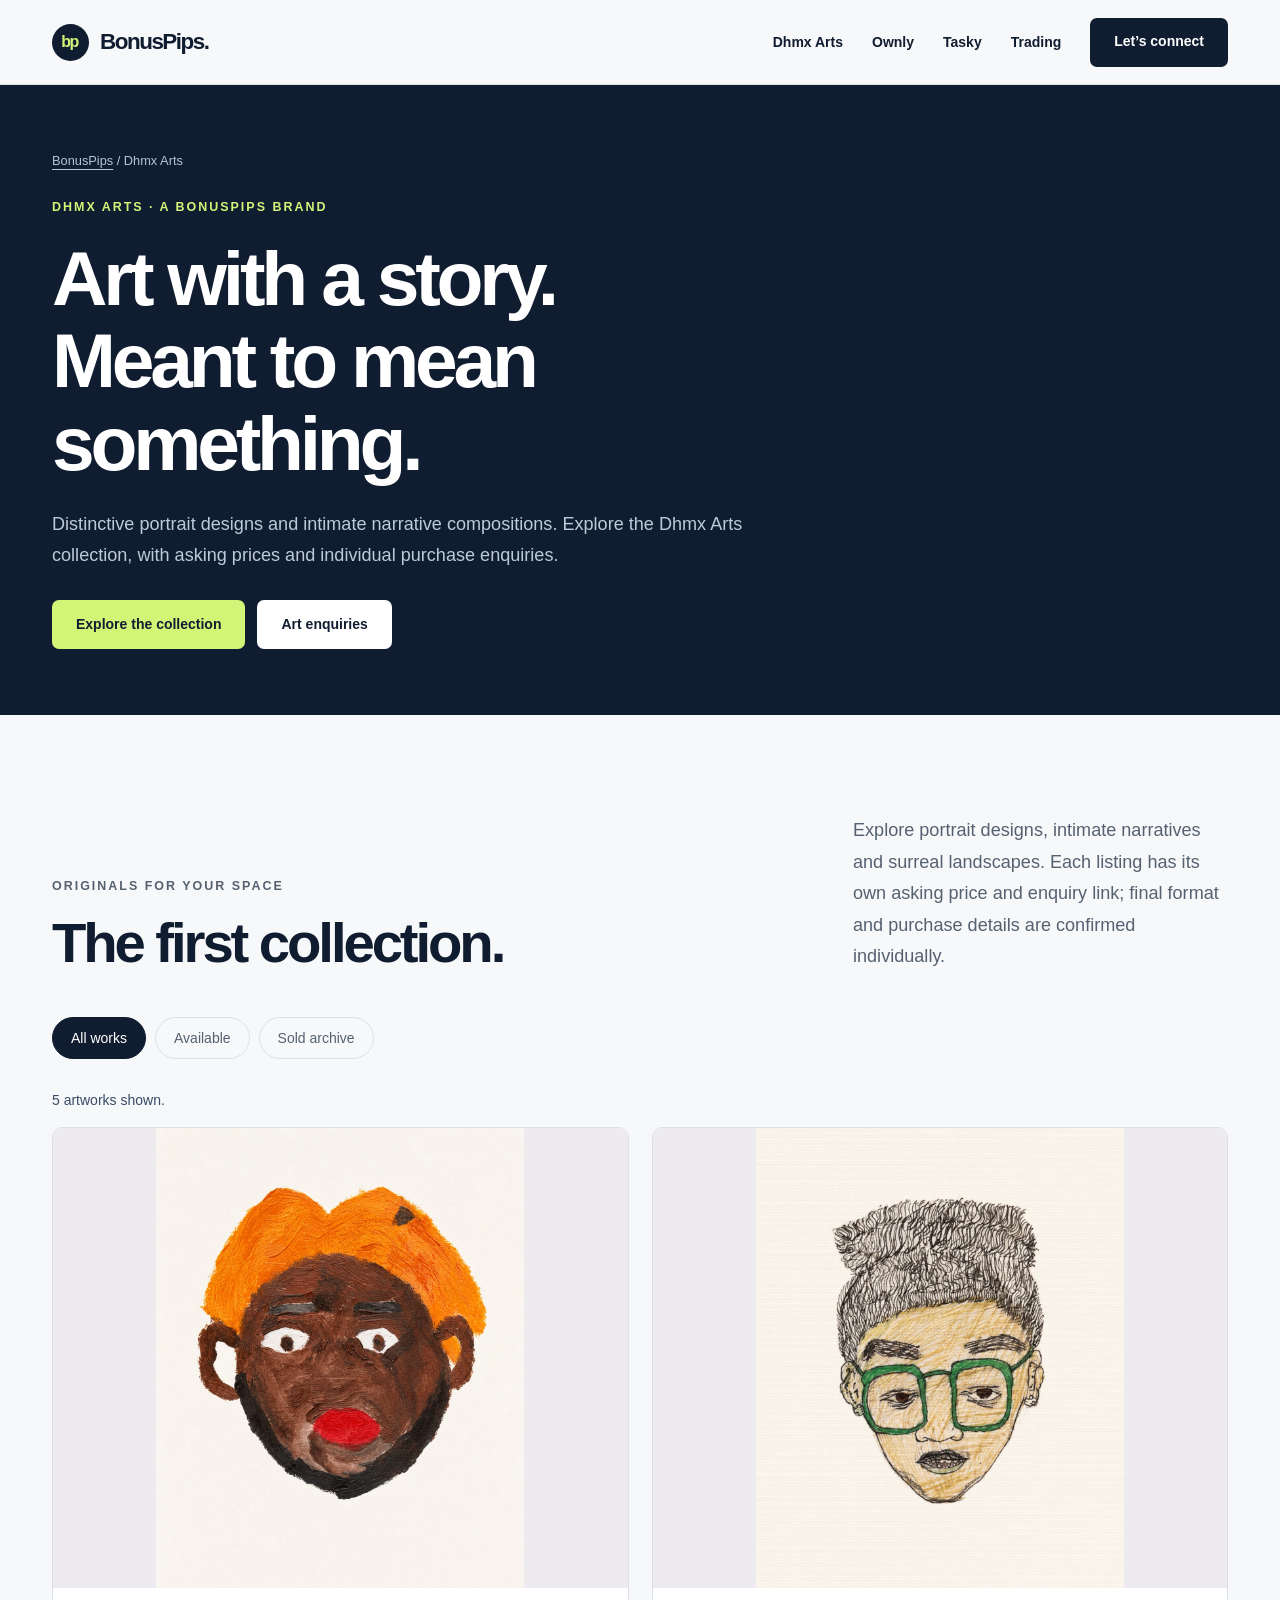
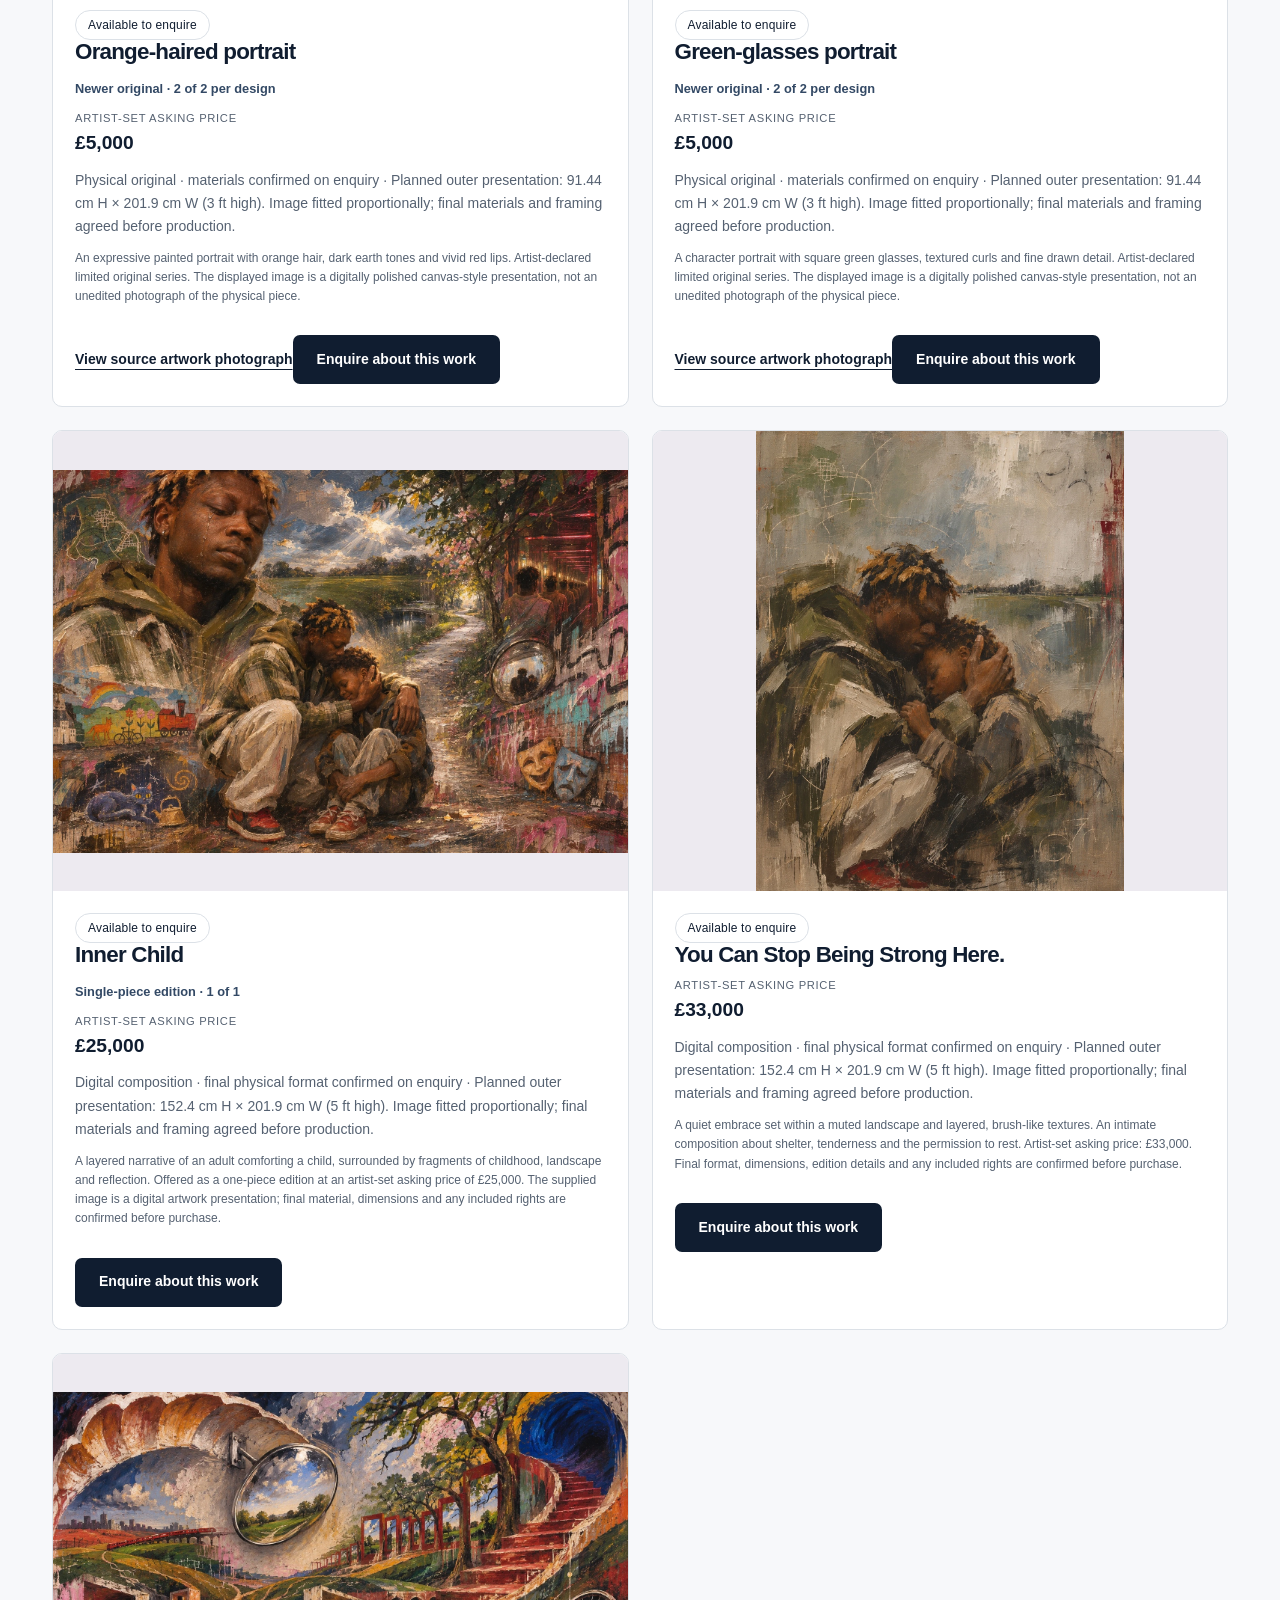
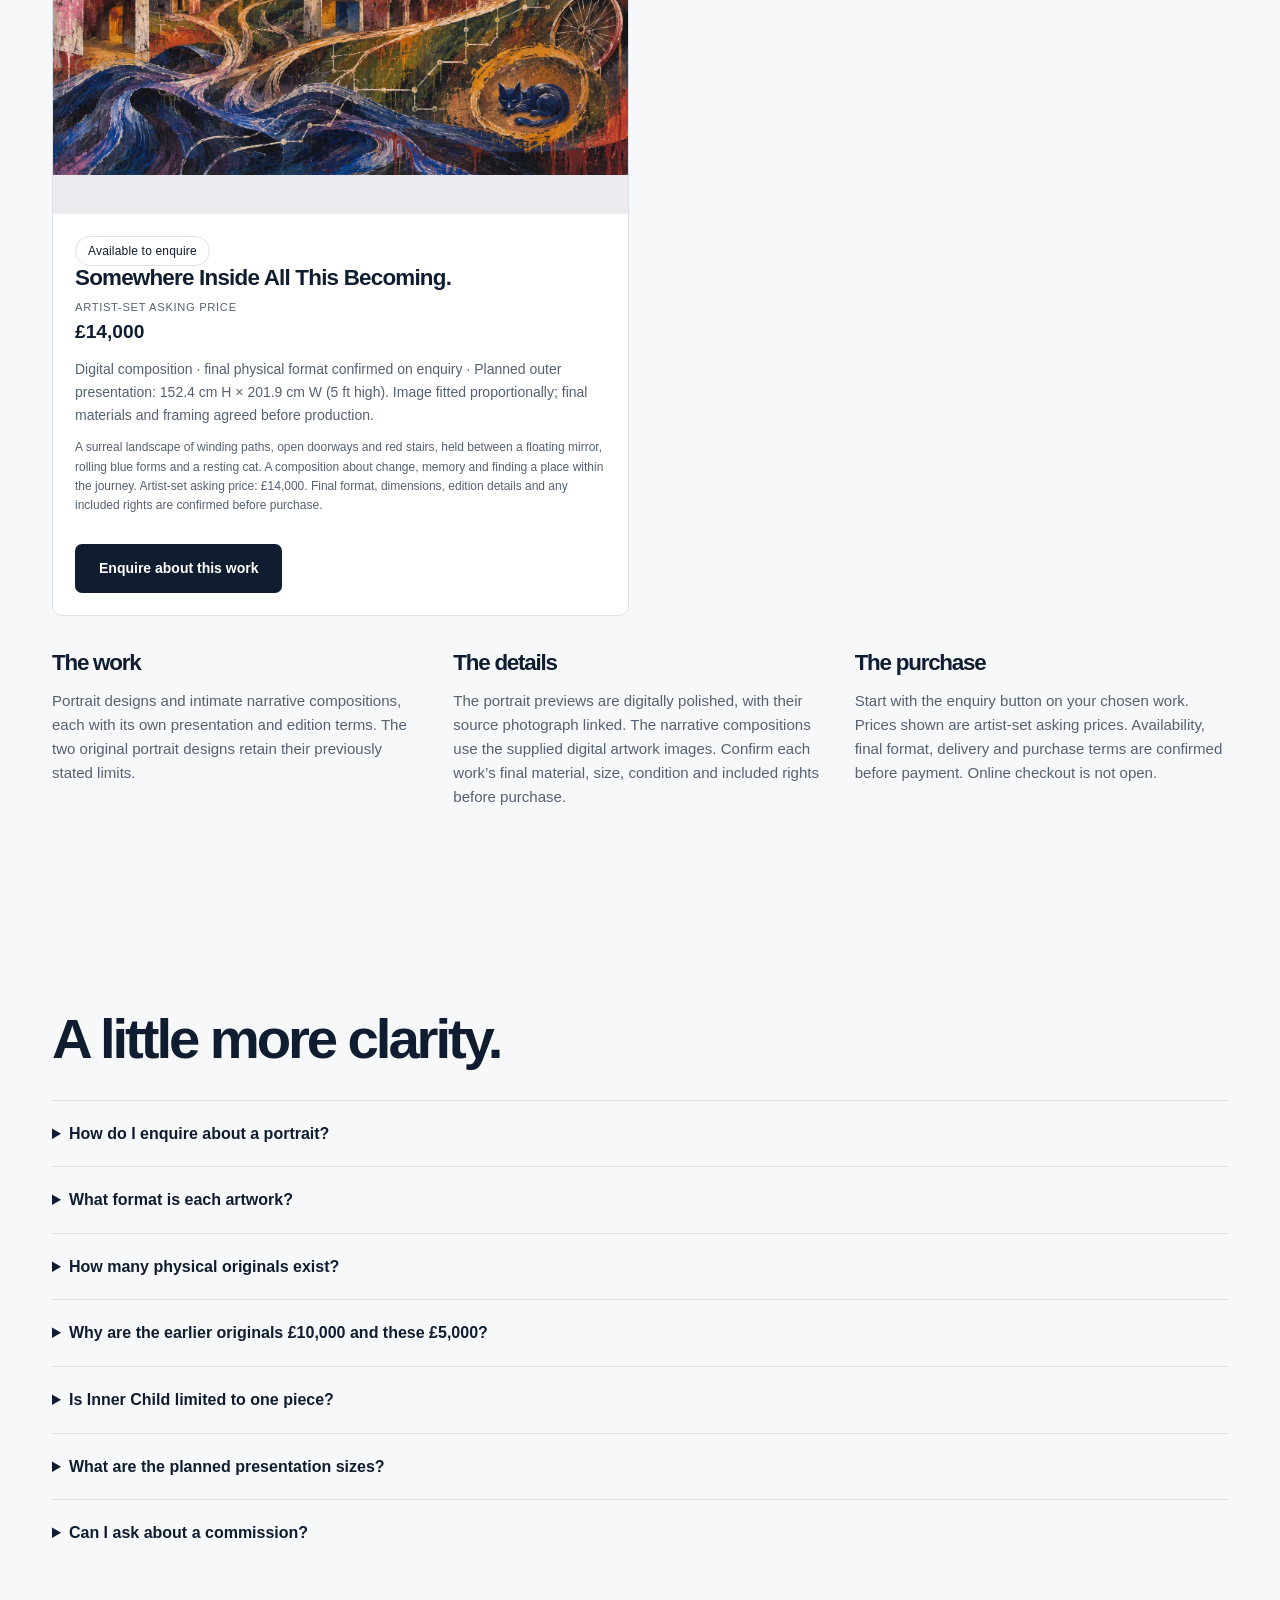
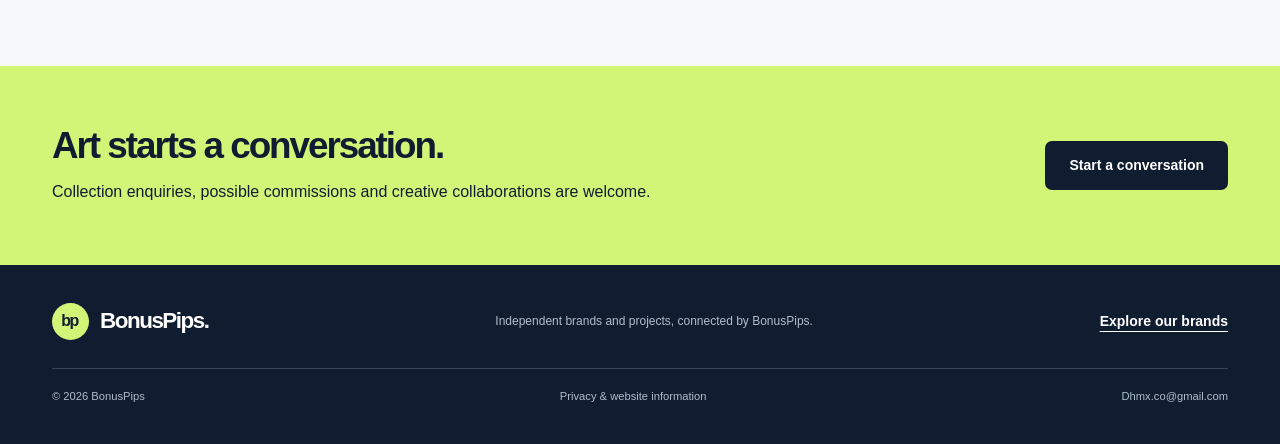
==== commit 35e41a59: "Expand Ownly and Tasky tools, set planned art sizes and simplify trading labels" ====
--- a/arts/index.html
+++ b/arts/index.html
@@ -1 +1,2 @@
-<!doctype html><html lang="en-GB"><head><meta charset="utf-8"><meta name="viewport" content="width=device-width,initial-scale=1"><meta name="theme-color" content="#101d30"><title>Dhmx Arts — Original Artworks | BonusPips</title><meta name="description" content="Discover Dhmx Arts, the BonusPips home for original physical paintings, stories and creative expression. Explore portrait designs and intimate narrative compositions, with individual asking prices and purchase enquiries."><link rel="canonical" href="https://bonuspips.co.uk/arts/"><meta property="og:type" content="website"><meta property="og:title" content="Dhmx Arts — Original Artworks | BonusPips"><meta property="og:description" content="Discover Dhmx Arts, the BonusPips home for original physical paintings, stories and creative expression. Explore portrait designs and intimate narrative compositions, with individual asking prices and purchase enquiries."><meta property="og:url" content="https://bonuspips.co.uk/arts/"><meta property="og:image" content="https://bonuspips.co.uk/assets/social-card.png"><link rel="icon" href="/assets/favicon.svg" type="image/svg+xml"><link rel="stylesheet" href="/assets/brand.css"><script src="/assets/common.js" defer></script><script src="/assets/catalogue.js" defer></script></head><body><a class="skip" href="#main">Skip to content</a><header><div class="wrap header-row"><a class="brand" href="/" aria-label="BonusPips home"><span class="brand-mark" aria-hidden="true">bp</span>BonusPips.</a><button class="menu" type="button" aria-expanded="false" aria-controls="navigation">Menu</button><nav id="navigation" aria-label="Main navigation"><a href="/arts/" aria-current="page">Dhmx Arts</a><a href="/ownly/">Ownly</a><a href="/tasky/">Tasky</a><a href="/trading/">Trading</a><a class="button dark" href="/#contact">Let’s connect</a></nav></div></header><main id="main"><section class="page-hero"><div class="wrap"><p class="breadcrumbs"><a href="/">BonusPips</a> / Dhmx Arts</p><p class="eyebrow">Dhmx Arts · A BonusPips brand</p><h1>Art with a story.<br>Meant to mean something.</h1><p class="lead">Distinctive portrait designs and intimate narrative compositions. Explore the Dhmx Arts collection, with asking prices and individual purchase enquiries.</p><div class="actions"><a class="button lime" href="#collection">Explore the collection</a><a class="button light" href="mailto:Dhmx.co@gmail.com?subject=Dhmx%20Arts%20collection%20enquiry">Art enquiries</a></div></div></section><section class="section" id="collection"><div class="wrap"><div class="section-top"><div><p class="eyebrow">Originals for your space</p><h2>The first collection.</h2></div><p class="lead">Explore portrait designs, intimate narratives and surreal landscapes. Each listing has its own asking price and enquiry link; final format and purchase details are confirmed individually.</p></div><div class="filters" role="group" aria-label="Filter artworks"><button class="filter" data-art-filter="all" aria-pressed="true">All works</button><button class="filter" data-art-filter="available" aria-pressed="false">Available</button><button class="filter" data-art-filter="sold" aria-pressed="false">Sold archive</button></div><p id="art-status" class="status" role="status"></p><div id="art-catalogue" class="catalogue"></div><div id="art-empty" class="gallery-empty"><div><span class="pill">Collection in preparation</span><h2 style="margin-top:22px">The gallery is taking shape.</h2><p>There are no artworks listed for sale yet. The first collection will appear here with the details you need to make an enquiry.</p><div class="actions"><a class="button dark" href="mailto:Dhmx.co@gmail.com?subject=Dhmx%20Arts%20%E2%80%94%20first%20collection">Ask about the first release</a></div></div><div class="gallery-line" aria-hidden="true"><div class="empty-frame"></div><div class="empty-frame"></div></div></div><noscript><p class="no-script">Please enable JavaScript to view the catalogue. You can enquire about the collection by email.</p></noscript><div class="info-grid"><div><h3>The work</h3><p>Portrait designs and intimate narrative compositions, each with its own presentation and edition terms. The two original portrait designs retain their previously stated limits.</p></div><div><h3>The details</h3><p>The portrait previews are digitally polished, with their source photograph linked. The narrative compositions use the supplied digital artwork images. Confirm each work’s final material, size, condition and included rights before purchase.</p></div><div><h3>The purchase</h3><p>Start with the enquiry button on your chosen work. Prices shown are artist-set asking prices. Availability, final format, delivery and purchase terms are confirmed before payment. Online checkout is not open.</p></div></div></div></section><section class="section faq-section"><div class="wrap"><h2>A little more clarity.</h2><details class="faq"><summary>How do I enquire about a portrait?</summary><p>Use the enquiry button on the work you want. Each listing shows its own artist-set asking price. The artist will confirm availability, dimensions, material, condition and delivery before any purchase agreement or payment.</p></details><details class="faq"><summary>What format is each artwork?</summary><p>The two portrait listings are for physical originals, shown using digitally polished canvas-style previews. Inner Child is supplied as a digital composition and offered as a single-piece edition. The final physical format, dimensions and any rights included must be agreed before purchase. The listings do not claim that a physical canvas already exists where this has not been confirmed.</p></details><details class="faq"><summary>How many physical originals exist?</summary><p>The artist states that there are two physical originals of each portrait design: four originals across the two designs in total. The newer original of each design is the piece listed here, described as 2 of 2. This is the artist’s declared limitation, not an independent authentication or a claim that digital copies of the images cannot exist.</p></details><details class="faq"><summary>Why are the earlier originals £10,000 and these £5,000?</summary><p>The artist has set an asking price of £10,000 for the first original of each design, and £5,000 for the newer original of each design offered here. These are artist-set asking prices, not independent valuations, recorded sale prices or guarantees of resale value. The earlier originals are not included in either £5,000 listing.</p></details><details class="faq"><summary>Is Inner Child limited to one piece?</summary><p>Yes. The artist is offering Inner Child as a single-piece edition, numbered 1 of 1. It is separate from the two portrait designs and their four-original total. The edition refers to the offered work; it does not imply that copies of its online image cannot exist. Final format and any exclusivity or reproduction rights must be stated in the purchase agreement.</p></details><details class="faq"><summary>Can I ask about a commission?</summary><p>You can send a commission enquiry. We will discuss the subject, size, timescale and availability before agreeing a brief; no booking is confirmed through this website.</p></details></div></section><section class="page-cta"><div class="wrap"><div><h2>Art starts a conversation.</h2><p>Collection enquiries, possible commissions and creative collaborations are welcome.</p></div><a class="button dark" href="mailto:Dhmx.co@gmail.com?subject=Dhmx%20Arts%20enquiry">Start a conversation</a></div></section></main><footer><div class="wrap"><div class="footer-row"><a class="brand" href="/"><span class="brand-mark" aria-hidden="true">bp</span>BonusPips.</a><p>Independent brands and projects, connected by BonusPips.</p><a class="text-link" href="/#brands">Explore our brands</a></div><div class="footer-bottom"><span>© <span id="year">2026</span> BonusPips</span><a href="/privacy/">Privacy &amp; website information</a><a href="mailto:Dhmx.co@gmail.com">Dhmx.co@gmail.com</a></div></div></footer></body></html>
+<!doctype html><html lang="en-GB"><head><meta charset="utf-8"><meta name="viewport" content="width=device-width,initial-scale=1"><meta name="theme-color" content="#101d30"><title>Dhmx Arts — Original Artworks | BonusPips</title><meta name="description" content="Discover Dhmx Arts, the BonusPips home for original physical paintings, stories and creative expression. Explore portrait designs and intimate narrative compositions, with individual asking prices and purchase enquiries."><link rel="canonical" href="https://bonuspips.co.uk/arts/"><meta property="og:type" content="website"><meta property="og:title" content="Dhmx Arts — Original Artworks | BonusPips"><meta property="og:description" content="Discover Dhmx Arts, the BonusPips home for original physical paintings, stories and creative expression. Explore portrait designs and intimate narrative compositions, with individual asking prices and purchase enquiries."><meta property="og:url" content="https://bonuspips.co.uk/arts/"><meta property="og:image" content="https://bonuspips.co.uk/assets/social-card.png"><link rel="icon" href="/assets/favicon.svg" type="image/svg+xml"><link rel="stylesheet" href="/assets/brand.css"><script src="/assets/common.js" defer></script><script src="/assets/catalogue.js" defer></script></head><body><a class="skip" href="#main">Skip to content</a><header><div class="wrap header-row"><a class="brand" href="/" aria-label="BonusPips home"><span class="brand-mark" aria-hidden="true">bp</span>BonusPips.</a><button class="menu" type="button" aria-expanded="false" aria-controls="navigation">Menu</button><nav id="navigation" aria-label="Main navigation"><a href="/arts/" aria-current="page">Dhmx Arts</a><a href="/ownly/">Ownly</a><a href="/tasky/">Tasky</a><a href="/trading/">Trading</a><a class="button dark" href="/#contact">Let’s connect</a></nav></div></header><main id="main"><section class="page-hero"><div class="wrap"><p class="breadcrumbs"><a href="/">BonusPips</a> / Dhmx Arts</p><p class="eyebrow">Dhmx Arts · A BonusPips brand</p><h1>Art with a story.<br>Meant to mean something.</h1><p class="lead">Distinctive portrait designs and intimate narrative compositions. Explore the Dhmx Arts collection, with asking prices and individual purchase enquiries.</p><div class="actions"><a class="button lime" href="#collection">Explore the collection</a><a class="button light" href="mailto:Dhmx.co@gmail.com?subject=Dhmx%20Arts%20collection%20enquiry">Art enquiries</a></div></div></section><section class="section" id="collection"><div class="wrap"><div class="section-top"><div><p class="eyebrow">Originals for your space</p><h2>The first collection.</h2></div><p class="lead">Explore portrait designs, intimate narratives and surreal landscapes. Each listing has its own asking price and enquiry link; final format and purchase details are confirmed individually.</p></div><div class="filters" role="group" aria-label="Filter artworks"><button class="filter" data-art-filter="all" aria-pressed="true">All works</button><button class="filter" data-art-filter="available" aria-pressed="false">Available</button><button class="filter" data-art-filter="sold" aria-pressed="false">Sold archive</button></div><p id="art-status" class="status" role="status"></p><div id="art-catalogue" class="catalogue"></div><div id="art-empty" class="gallery-empty"><div><span class="pill">Collection in preparation</span><h2 style="margin-top:22px">The gallery is taking shape.</h2><p>There are no artworks listed for sale yet. The first collection will appear here with the details you need to make an enquiry.</p><div class="actions"><a class="button dark" href="mailto:Dhmx.co@gmail.com?subject=Dhmx%20Arts%20%E2%80%94%20first%20collection">Ask about the first release</a></div></div><div class="gallery-line" aria-hidden="true"><div class="empty-frame"></div><div class="empty-frame"></div></div></div><noscript><p class="no-script">Please enable JavaScript to view the catalogue. You can enquire about the collection by email.</p></noscript><div class="info-grid"><div><h3>The work</h3><p>Portrait designs and intimate narrative compositions, each with its own presentation and edition terms. The two original portrait designs retain their previously stated limits.</p></div><div><h3>The details</h3><p>The portrait previews are digitally polished, with their source photograph linked. The narrative compositions use the supplied digital artwork images. Confirm each work’s final material, size, condition and included rights before purchase.</p></div><div><h3>The purchase</h3><p>Start with the enquiry button on your chosen work. Prices shown are artist-set asking prices. Availability, final format, delivery and purchase terms are confirmed before payment. Online checkout is not open.</p></div></div></div></section><section class="section faq-section"><div class="wrap"><h2>A little more clarity.</h2><details class="faq"><summary>How do I enquire about a portrait?</summary><p>Use the enquiry button on the work you want. Each listing shows its own artist-set asking price. The artist will confirm availability, dimensions, material, condition and delivery before any purchase agreement or payment.</p></details><details class="faq"><summary>What format is each artwork?</summary><p>The two portrait listings are for physical originals, shown using digitally polished canvas-style previews. Inner Child is supplied as a digital composition and offered as a single-piece edition. The final physical format, dimensions and any rights included must be agreed before purchase. The listings do not claim that a physical canvas already exists where this has not been confirmed.</p></details><details class="faq"><summary>How many physical originals exist?</summary><p>The artist states that there are two physical originals of each portrait design: four originals across the two designs in total. The newer original of each design is the piece listed here, described as 2 of 2. This is the artist’s declared limitation, not an independent authentication or a claim that digital copies of the images cannot exist.</p></details><details class="faq"><summary>Why are the earlier originals £10,000 and these £5,000?</summary><p>The artist has set an asking price of £10,000 for the first original of each design, and £5,000 for the newer original of each design offered here. These are artist-set asking prices, not independent valuations, recorded sale prices or guarantees of resale value. The earlier originals are not included in either £5,000 listing.</p></details><details class="faq"><summary>Is Inner Child limited to one piece?</summary><p>Yes. The artist is offering Inner Child as a single-piece edition, numbered 1 of 1. It is separate from the two portrait designs and their four-original total. The edition refers to the offered work; it does not imply that copies of its online image cannot exist. Final format and any exclusivity or reproduction rights must be stated in the purchase agreement.</p></details><details class="faq"><summary>What are the planned presentation sizes?</summary><p>The two portrait designs have a planned outer presentation of 91.44 cm high × 201.9 cm wide (3 ft high). The larger narrative and surreal compositions are planned at 152.4 cm high × 201.9 cm wide (5 ft high). Artwork is fitted proportionally within the presentation area and is not stretched. These are planned outer sizes, not measurements of an already completed canvas. Material, border, framing and production details are agreed before purchase.</p></details><details class="faq"><summary>Can I ask about a commission?</summary><p>You can send a commission enquiry. We will discuss the subject, size, timescale and availability before agreeing a brief; no booking is confirmed through this website.</p></details></div></section><section class="page-cta"><div class="wrap"><div><h2>Art starts a conversation.</h2><p>Collection enquiries, possible commissions and creative collaborations are welcome.</p></div><a class="button dark" href="mailto:Dhmx.co@gmail.com?subject=Dhmx%20Arts%20enquiry">Start a conversation</a></div></section></main><footer><div class="wrap"><div class="footer-row"><a class="brand" href="/"><span class="brand-mark" aria-hidden="true">bp</span>BonusPips.</a><p>Independent brands and projects, connected by BonusPips.</p><a class="text-link" href="/#brands">Explore our brands</a></div><div class="footer-bottom"><span>© <span id="year">2026</span> BonusPips</span><a href="/privacy/">Privacy &amp; website information</a><a href="mailto:Dhmx.co@gmail.com">Dhmx.co@gmail.com</a></div></div></footer></body></html>
+
--- a/assets/brand.css
+++ b/assets/brand.css
@@ -11,3 +11,5 @@
 @media(max-width:760px){.page-hero{padding:45px 0}.page-hero h1{font-size:3.1rem}.page-hero .lead{font-size:1rem}.workspace,.info-grid,.gallery-empty{grid-template-columns:1fr;gap:24px}.panel{padding:22px}.form-grid{grid-template-columns:1fr;gap:0}.stats{gap:7px}.stat{padding:10px}.stat strong{font-size:1.4rem}.stat span{font-size:.65rem}.toolbar{display:block}.toolbar select{width:100%;margin-top:10px}.gallery-empty{padding:26px}.gallery-empty h2{font-size:2.3rem}.catalogue,.archive-tiles{grid-template-columns:1fr}.page-cta .wrap{display:block}.page-cta .button{margin-top:25px}.item-head{flex-wrap:wrap}.label-row{align-items:flex-start}.label-row h2{font-size:1.8rem}.capsule{padding:18px}.info-grid{gap:30px}}
 
 .art-teaser{width:135px;height:178px;object-fit:contain;background:#fff;box-shadow:8px 10px 15px #18233415}.art-teaser:first-child{transform:rotate(-6deg);margin-right:30px}.art-teaser:nth-child(2){transform:rotate(6deg)}.portrait-pair{display:flex;gap:15px;align-items:center;justify-content:center;width:100%}.portrait-pair a{min-width:0;flex:1}.portrait-pair img{width:100%;height:auto;max-height:280px;object-fit:contain}.archive-heading{font-size:1.8rem;margin:40px 0 22px;letter-spacing:-.04em}.image-note{font-size:.75rem;color:var(--muted);margin:11px 0}.catalogue{grid-template-columns:repeat(2,minmax(0,1fr))}.artwork img{height:460px}.artwork .edition{font-size:.8rem;font-weight:600;color:#334965;margin-top:15px}.artwork .price-label{font-size:.7rem;letter-spacing:.06em;text-transform:uppercase;display:block;font-weight:400;color:var(--muted)}.hub-list{display:grid;gap:14px;margin-top:20px}.hub-card{border:1px solid var(--line);border-radius:8px;padding:18px}.hub-card h3{font-size:1.1rem;margin-bottom:10px}.progress-track{height:8px;background:#e0e8d3;border-radius:9px;overflow:hidden;margin:15px 0}.progress-track span{display:block;height:100%;background:#6c9435}.import-label{display:inline-flex}.file-input{padding:8px;font-size:.875rem;background:#f9fbfd}.artwork-body>.button{margin-top:18px}@media(max-width:760px){.catalogue{grid-template-columns:1fr}.artwork img{height:auto;max-height:480px}.art-teaser{width:110px;height:150px}.art-teaser:first-child{margin-right:22px}}
+
+.repair-history{margin-top:18px;border-top:1px solid #dfe4dd;padding-top:12px}.repair-history summary{cursor:pointer;min-height:36px}.repair-form{display:grid;grid-template-columns:1fr 1fr;gap:10px;margin-top:15px}.repair-form input{min-width:0;min-height:44px;font:inherit;font-size:16px;padding:9px;border:1px solid #cad3c8;border-radius:7px;width:100%}.repair-form input:nth-of-type(3),.repair-form p{grid-column:1/-1}.repair-form button{justify-self:start}.hub-card .tool-actions{flex-wrap:wrap}@media(max-width:520px){.repair-form{grid-template-columns:1fr}.repair-form input{grid-column:1}.tool-actions .button{white-space:normal}}
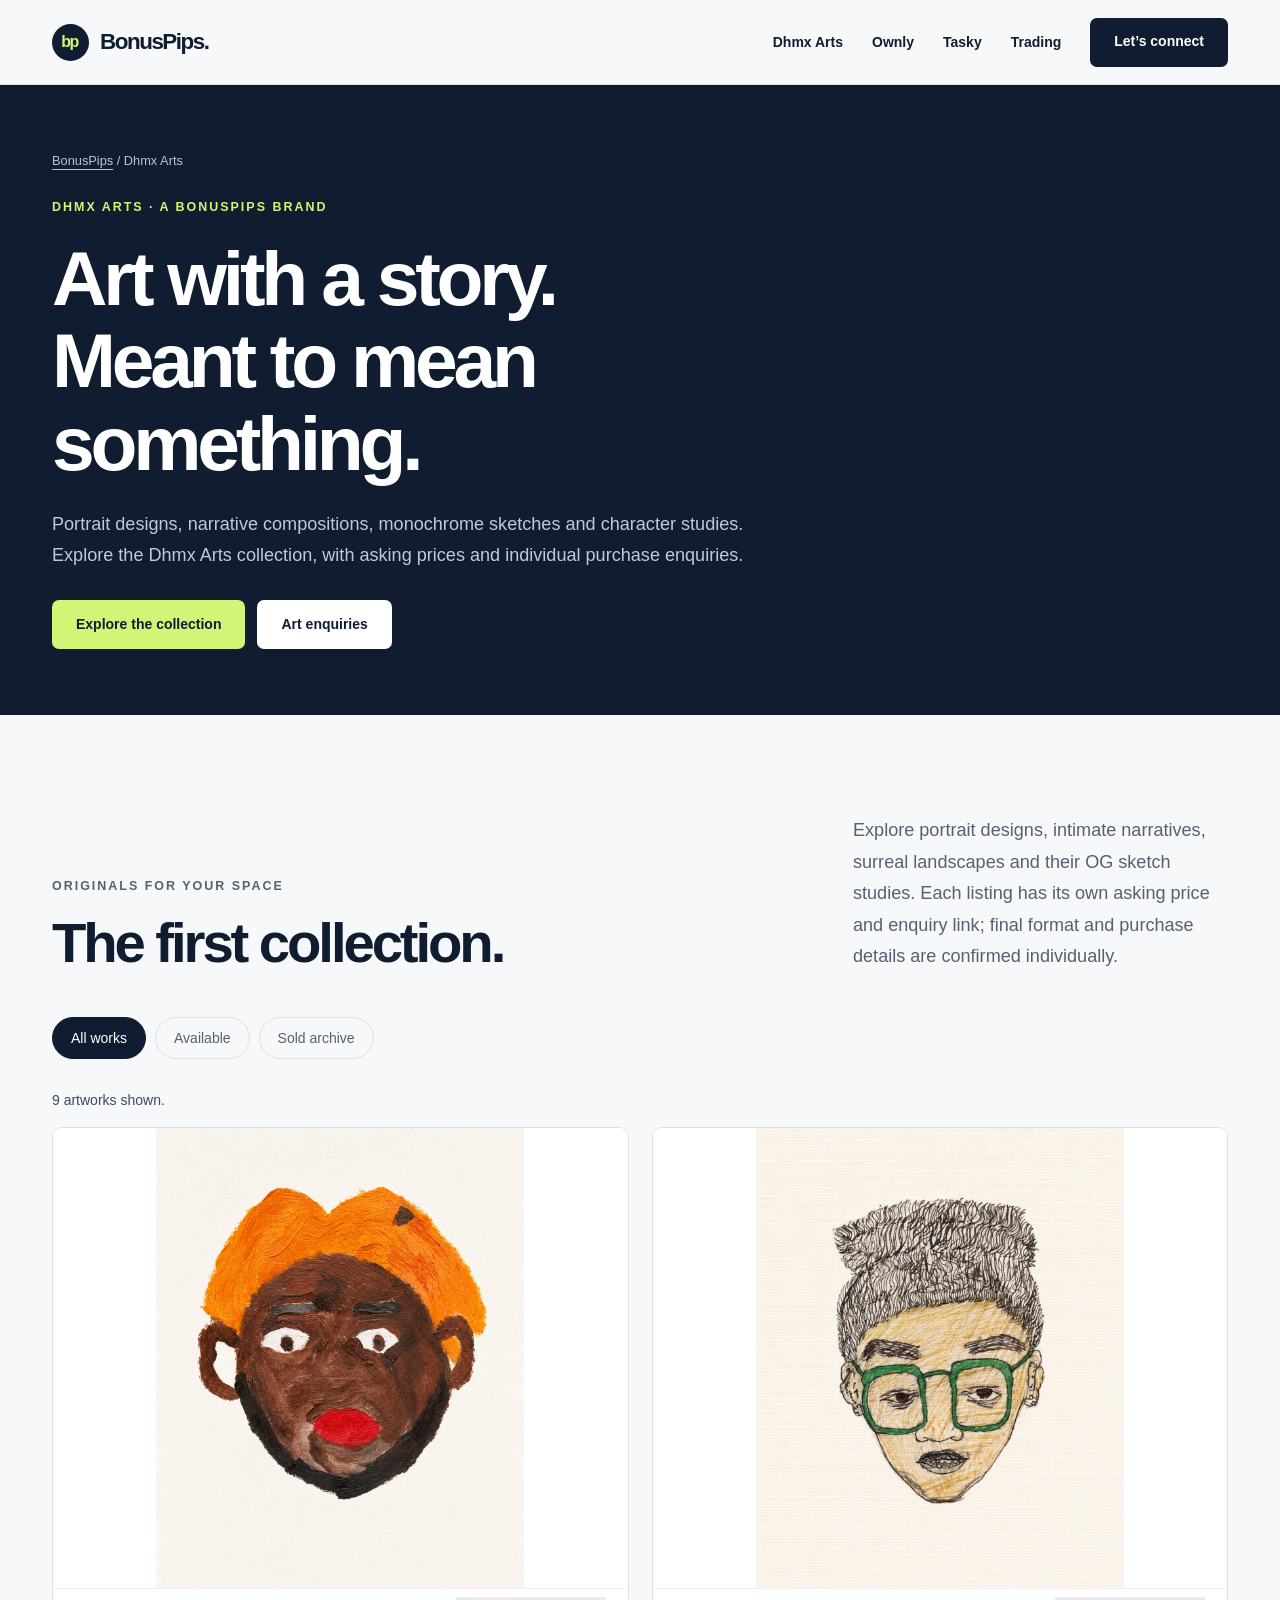
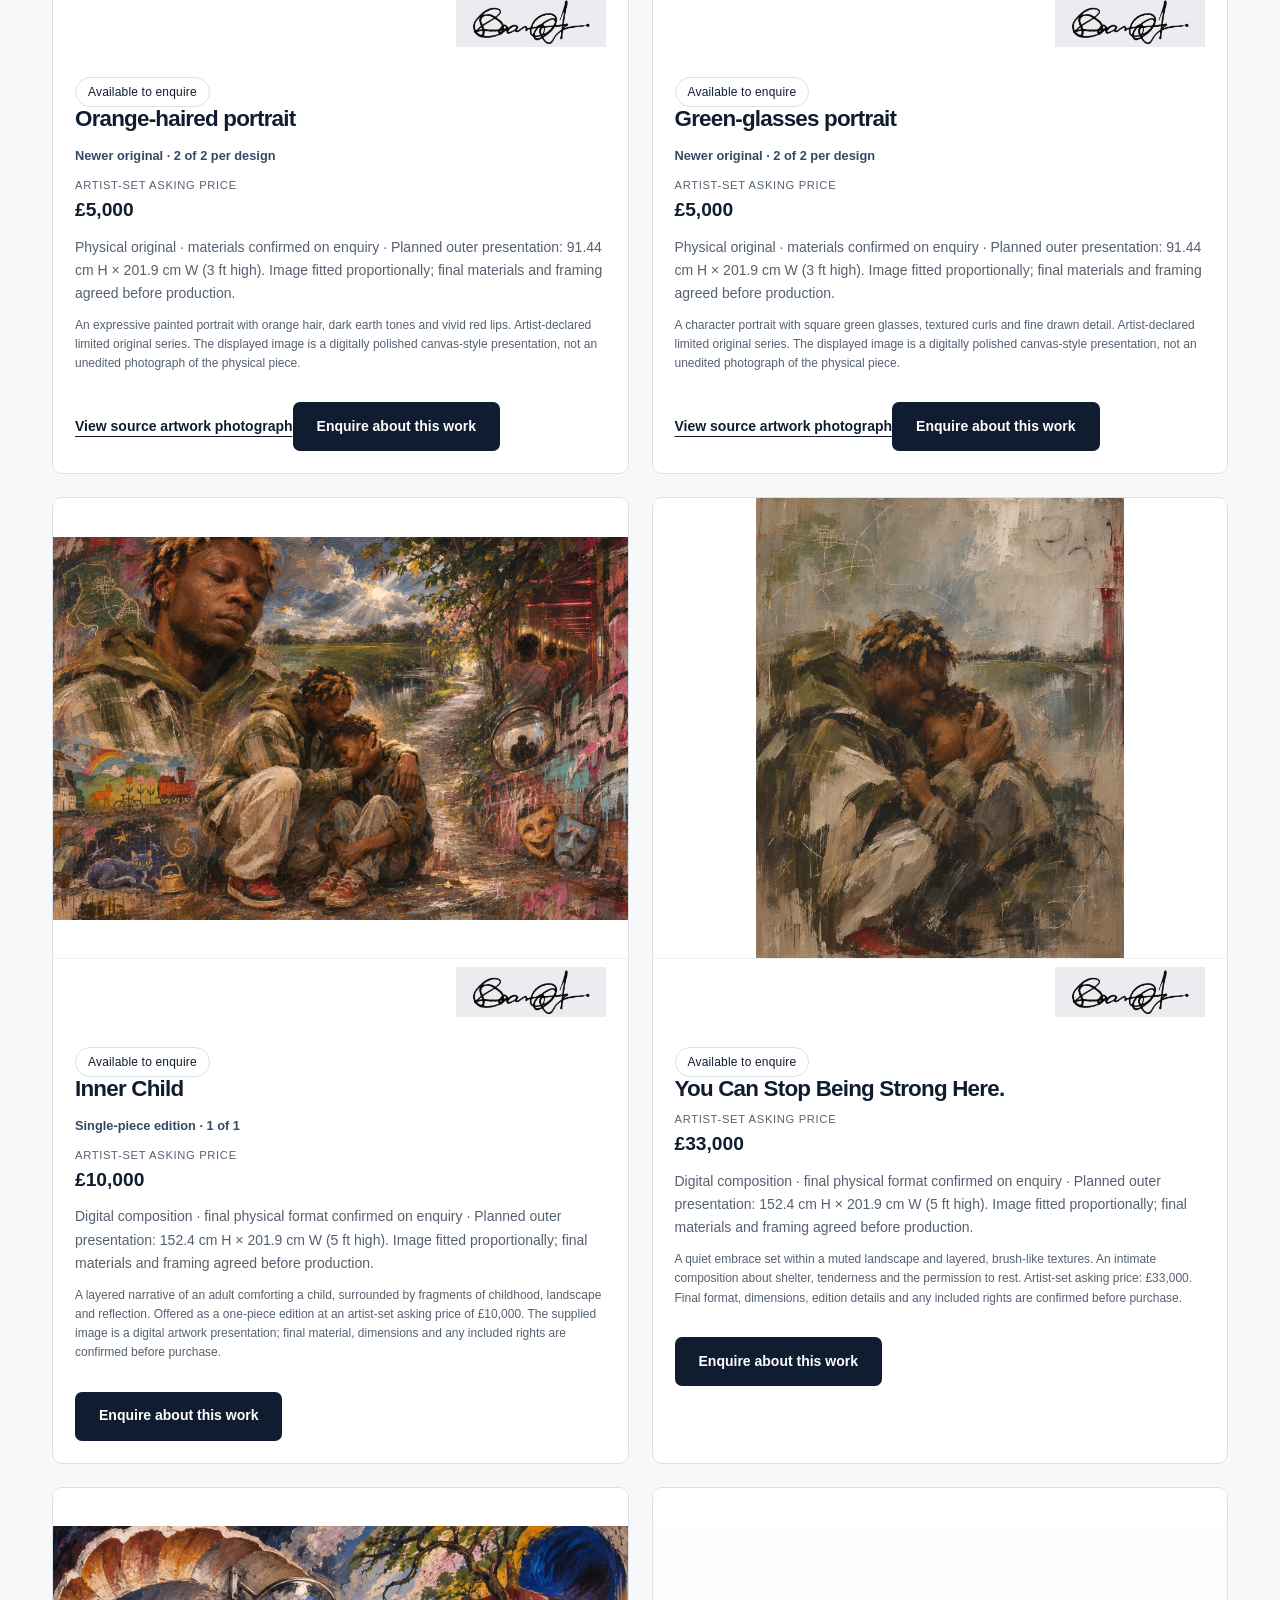
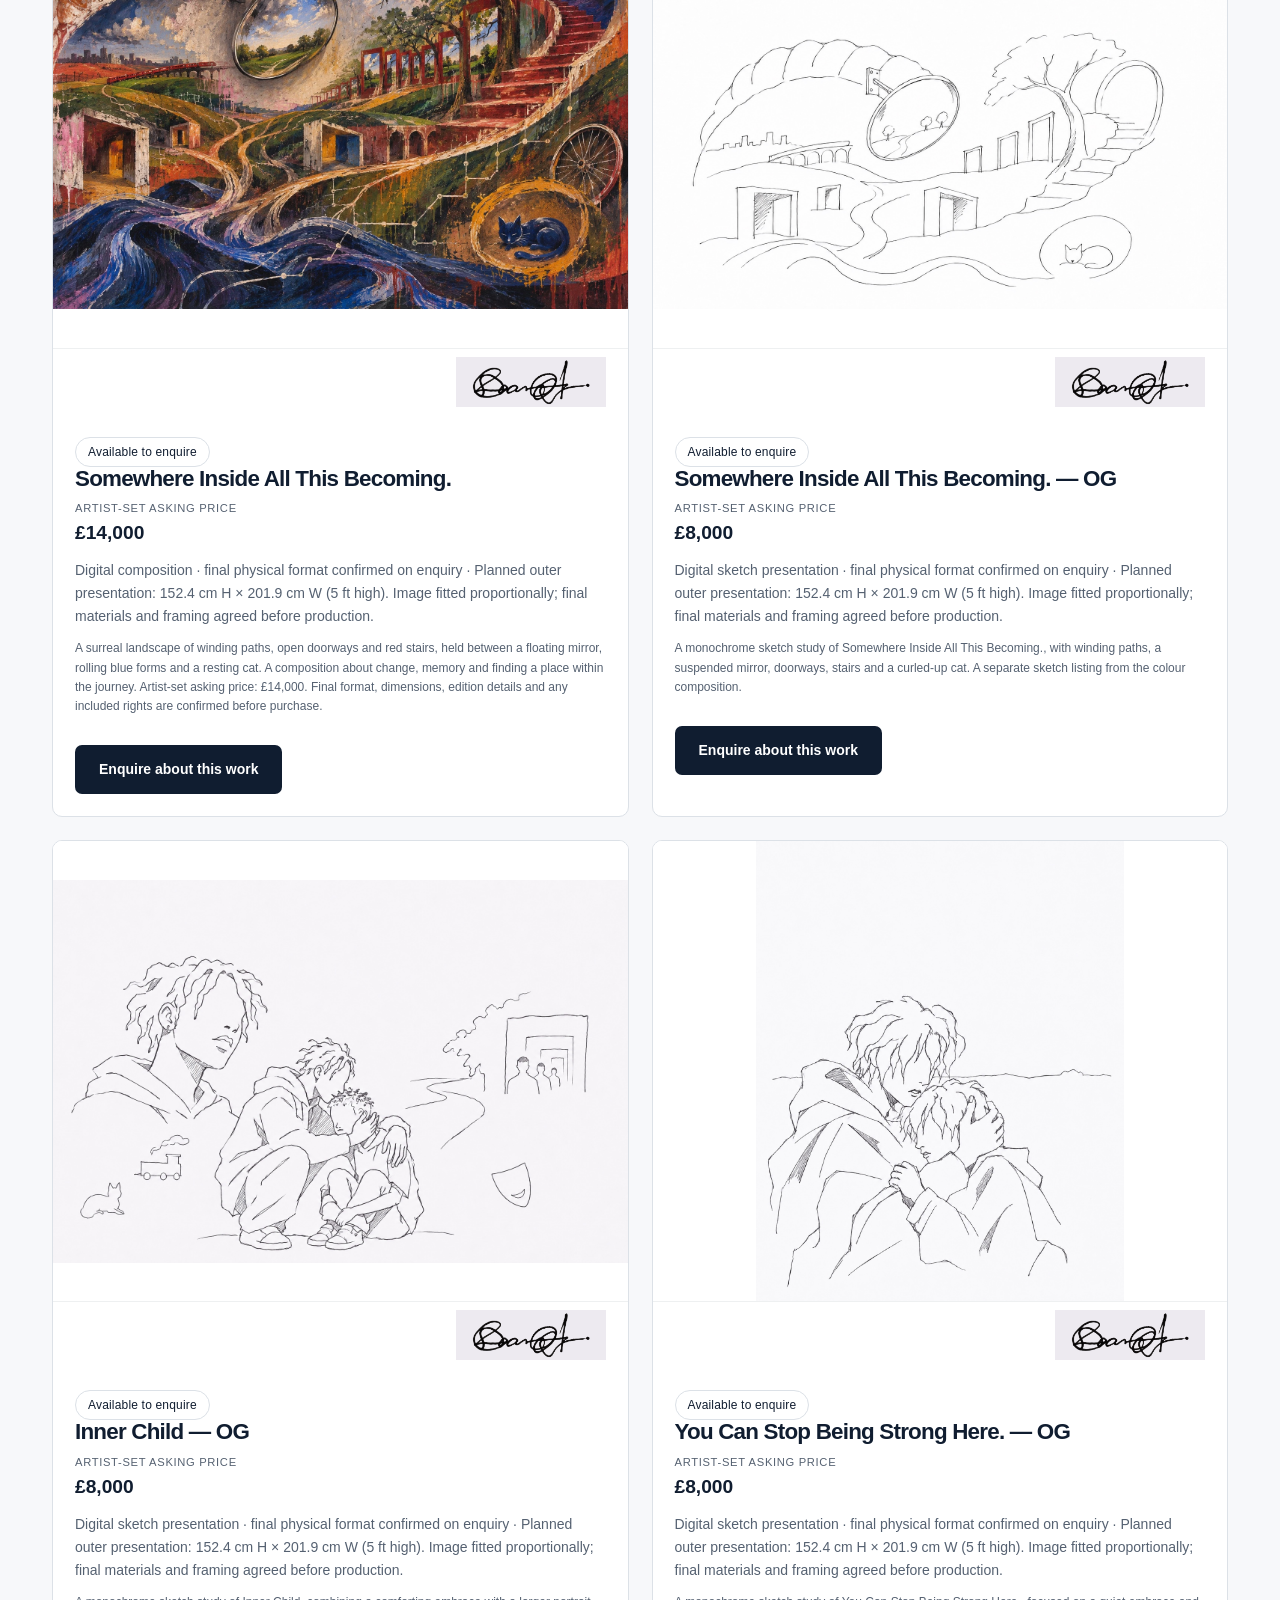
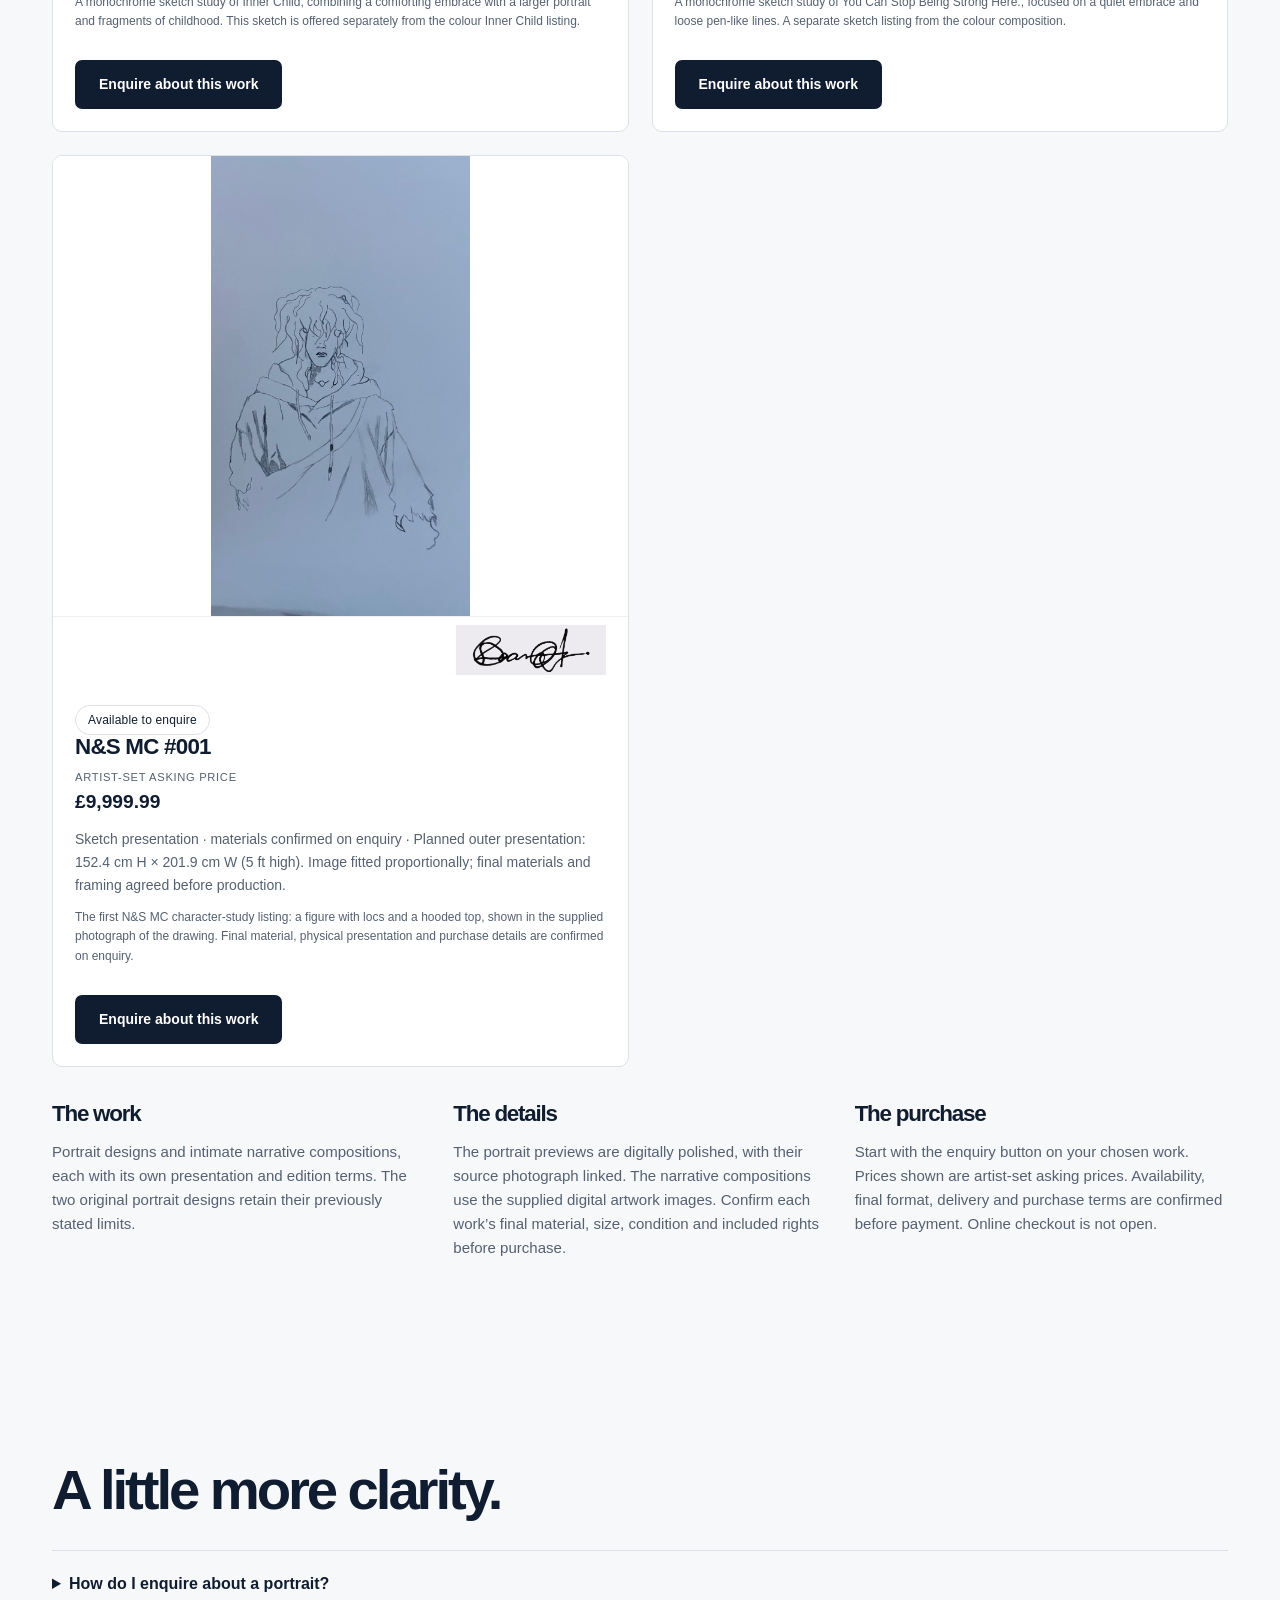
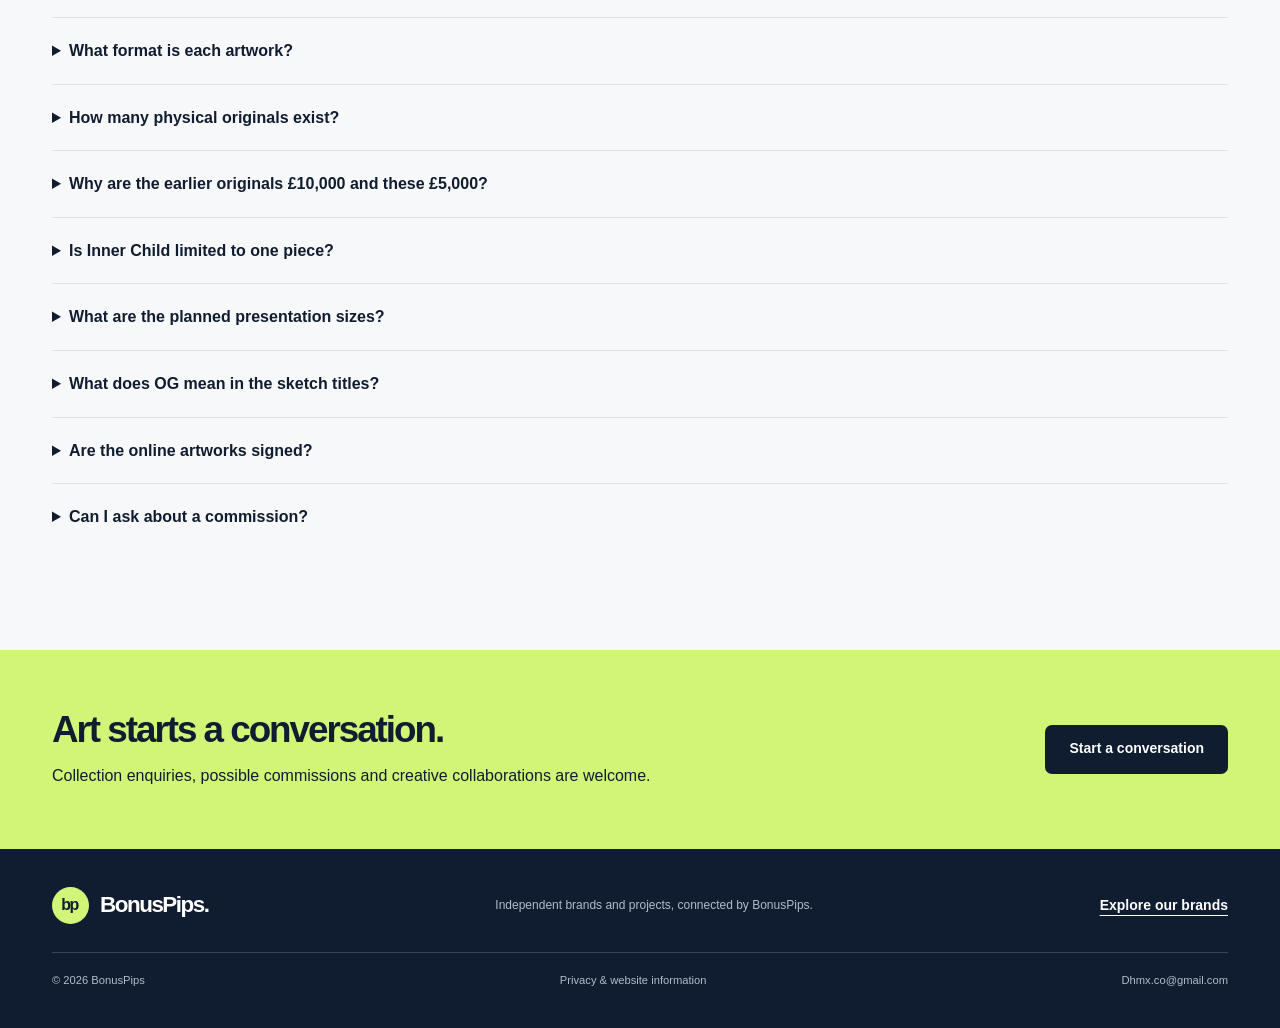
==== commit 56213ddd: "Add OG sketches and N&S MC #001, update Inner Child price and sign artwork presentations" ====
--- a/arts/index.html
+++ b/arts/index.html
@@ -1,2 +1,2 @@
-<!doctype html><html lang="en-GB"><head><meta charset="utf-8"><meta name="viewport" content="width=device-width,initial-scale=1"><meta name="theme-color" content="#101d30"><title>Dhmx Arts — Original Artworks | BonusPips</title><meta name="description" content="Discover Dhmx Arts, the BonusPips home for original physical paintings, stories and creative expression. Explore portrait designs and intimate narrative compositions, with individual asking prices and purchase enquiries."><link rel="canonical" href="https://bonuspips.co.uk/arts/"><meta property="og:type" content="website"><meta property="og:title" content="Dhmx Arts — Original Artworks | BonusPips"><meta property="og:description" content="Discover Dhmx Arts, the BonusPips home for original physical paintings, stories and creative expression. Explore portrait designs and intimate narrative compositions, with individual asking prices and purchase enquiries."><meta property="og:url" content="https://bonuspips.co.uk/arts/"><meta property="og:image" content="https://bonuspips.co.uk/assets/social-card.png"><link rel="icon" href="/assets/favicon.svg" type="image/svg+xml"><link rel="stylesheet" href="/assets/brand.css"><script src="/assets/common.js" defer></script><script src="/assets/catalogue.js" defer></script></head><body><a class="skip" href="#main">Skip to content</a><header><div class="wrap header-row"><a class="brand" href="/" aria-label="BonusPips home"><span class="brand-mark" aria-hidden="true">bp</span>BonusPips.</a><button class="menu" type="button" aria-expanded="false" aria-controls="navigation">Menu</button><nav id="navigation" aria-label="Main navigation"><a href="/arts/" aria-current="page">Dhmx Arts</a><a href="/ownly/">Ownly</a><a href="/tasky/">Tasky</a><a href="/trading/">Trading</a><a class="button dark" href="/#contact">Let’s connect</a></nav></div></header><main id="main"><section class="page-hero"><div class="wrap"><p class="breadcrumbs"><a href="/">BonusPips</a> / Dhmx Arts</p><p class="eyebrow">Dhmx Arts · A BonusPips brand</p><h1>Art with a story.<br>Meant to mean something.</h1><p class="lead">Distinctive portrait designs and intimate narrative compositions. Explore the Dhmx Arts collection, with asking prices and individual purchase enquiries.</p><div class="actions"><a class="button lime" href="#collection">Explore the collection</a><a class="button light" href="mailto:Dhmx.co@gmail.com?subject=Dhmx%20Arts%20collection%20enquiry">Art enquiries</a></div></div></section><section class="section" id="collection"><div class="wrap"><div class="section-top"><div><p class="eyebrow">Originals for your space</p><h2>The first collection.</h2></div><p class="lead">Explore portrait designs, intimate narratives and surreal landscapes. Each listing has its own asking price and enquiry link; final format and purchase details are confirmed individually.</p></div><div class="filters" role="group" aria-label="Filter artworks"><button class="filter" data-art-filter="all" aria-pressed="true">All works</button><button class="filter" data-art-filter="available" aria-pressed="false">Available</button><button class="filter" data-art-filter="sold" aria-pressed="false">Sold archive</button></div><p id="art-status" class="status" role="status"></p><div id="art-catalogue" class="catalogue"></div><div id="art-empty" class="gallery-empty"><div><span class="pill">Collection in preparation</span><h2 style="margin-top:22px">The gallery is taking shape.</h2><p>There are no artworks listed for sale yet. The first collection will appear here with the details you need to make an enquiry.</p><div class="actions"><a class="button dark" href="mailto:Dhmx.co@gmail.com?subject=Dhmx%20Arts%20%E2%80%94%20first%20collection">Ask about the first release</a></div></div><div class="gallery-line" aria-hidden="true"><div class="empty-frame"></div><div class="empty-frame"></div></div></div><noscript><p class="no-script">Please enable JavaScript to view the catalogue. You can enquire about the collection by email.</p></noscript><div class="info-grid"><div><h3>The work</h3><p>Portrait designs and intimate narrative compositions, each with its own presentation and edition terms. The two original portrait designs retain their previously stated limits.</p></div><div><h3>The details</h3><p>The portrait previews are digitally polished, with their source photograph linked. The narrative compositions use the supplied digital artwork images. Confirm each work’s final material, size, condition and included rights before purchase.</p></div><div><h3>The purchase</h3><p>Start with the enquiry button on your chosen work. Prices shown are artist-set asking prices. Availability, final format, delivery and purchase terms are confirmed before payment. Online checkout is not open.</p></div></div></div></section><section class="section faq-section"><div class="wrap"><h2>A little more clarity.</h2><details class="faq"><summary>How do I enquire about a portrait?</summary><p>Use the enquiry button on the work you want. Each listing shows its own artist-set asking price. The artist will confirm availability, dimensions, material, condition and delivery before any purchase agreement or payment.</p></details><details class="faq"><summary>What format is each artwork?</summary><p>The two portrait listings are for physical originals, shown using digitally polished canvas-style previews. Inner Child is supplied as a digital composition and offered as a single-piece edition. The final physical format, dimensions and any rights included must be agreed before purchase. The listings do not claim that a physical canvas already exists where this has not been confirmed.</p></details><details class="faq"><summary>How many physical originals exist?</summary><p>The artist states that there are two physical originals of each portrait design: four originals across the two designs in total. The newer original of each design is the piece listed here, described as 2 of 2. This is the artist’s declared limitation, not an independent authentication or a claim that digital copies of the images cannot exist.</p></details><details class="faq"><summary>Why are the earlier originals £10,000 and these £5,000?</summary><p>The artist has set an asking price of £10,000 for the first original of each design, and £5,000 for the newer original of each design offered here. These are artist-set asking prices, not independent valuations, recorded sale prices or guarantees of resale value. The earlier originals are not included in either £5,000 listing.</p></details><details class="faq"><summary>Is Inner Child limited to one piece?</summary><p>Yes. The artist is offering Inner Child as a single-piece edition, numbered 1 of 1. It is separate from the two portrait designs and their four-original total. The edition refers to the offered work; it does not imply that copies of its online image cannot exist. Final format and any exclusivity or reproduction rights must be stated in the purchase agreement.</p></details><details class="faq"><summary>What are the planned presentation sizes?</summary><p>The two portrait designs have a planned outer presentation of 91.44 cm high × 201.9 cm wide (3 ft high). The larger narrative and surreal compositions are planned at 152.4 cm high × 201.9 cm wide (5 ft high). Artwork is fitted proportionally within the presentation area and is not stretched. These are planned outer sizes, not measurements of an already completed canvas. Material, border, framing and production details are agreed before purchase.</p></details><details class="faq"><summary>Can I ask about a commission?</summary><p>You can send a commission enquiry. We will discuss the subject, size, timescale and availability before agreeing a brief; no booking is confirmed through this website.</p></details></div></section><section class="page-cta"><div class="wrap"><div><h2>Art starts a conversation.</h2><p>Collection enquiries, possible commissions and creative collaborations are welcome.</p></div><a class="button dark" href="mailto:Dhmx.co@gmail.com?subject=Dhmx%20Arts%20enquiry">Start a conversation</a></div></section></main><footer><div class="wrap"><div class="footer-row"><a class="brand" href="/"><span class="brand-mark" aria-hidden="true">bp</span>BonusPips.</a><p>Independent brands and projects, connected by BonusPips.</p><a class="text-link" href="/#brands">Explore our brands</a></div><div class="footer-bottom"><span>© <span id="year">2026</span> BonusPips</span><a href="/privacy/">Privacy &amp; website information</a><a href="mailto:Dhmx.co@gmail.com">Dhmx.co@gmail.com</a></div></div></footer></body></html>
+<!doctype html><html lang="en-GB"><head><meta charset="utf-8"><meta name="viewport" content="width=device-width,initial-scale=1"><meta name="theme-color" content="#101d30"><title>Dhmx Arts — Original Artworks | BonusPips</title><meta name="description" content="Discover Dhmx Arts, the BonusPips home for original physical paintings, stories and creative expression. Explore portrait designs and intimate narrative compositions, with individual asking prices and purchase enquiries."><link rel="canonical" href="https://bonuspips.co.uk/arts/"><meta property="og:type" content="website"><meta property="og:title" content="Dhmx Arts — Original Artworks | BonusPips"><meta property="og:description" content="Discover Dhmx Arts, the BonusPips home for original physical paintings, stories and creative expression. Explore portrait designs and intimate narrative compositions, with individual asking prices and purchase enquiries."><meta property="og:url" content="https://bonuspips.co.uk/arts/"><meta property="og:image" content="https://bonuspips.co.uk/assets/social-card.png"><link rel="icon" href="/assets/favicon.svg" type="image/svg+xml"><link rel="stylesheet" href="/assets/brand.css"><script src="/assets/common.js" defer></script><script src="/assets/catalogue.js" defer></script></head><body><a class="skip" href="#main">Skip to content</a><header><div class="wrap header-row"><a class="brand" href="/" aria-label="BonusPips home"><span class="brand-mark" aria-hidden="true">bp</span>BonusPips.</a><button class="menu" type="button" aria-expanded="false" aria-controls="navigation">Menu</button><nav id="navigation" aria-label="Main navigation"><a href="/arts/" aria-current="page">Dhmx Arts</a><a href="/ownly/">Ownly</a><a href="/tasky/">Tasky</a><a href="/trading/">Trading</a><a class="button dark" href="/#contact">Let’s connect</a></nav></div></header><main id="main"><section class="page-hero"><div class="wrap"><p class="breadcrumbs"><a href="/">BonusPips</a> / Dhmx Arts</p><p class="eyebrow">Dhmx Arts · A BonusPips brand</p><h1>Art with a story.<br>Meant to mean something.</h1><p class="lead">Portrait designs, narrative compositions, monochrome sketches and character studies. Explore the Dhmx Arts collection, with asking prices and individual purchase enquiries.</p><div class="actions"><a class="button lime" href="#collection">Explore the collection</a><a class="button light" href="mailto:Dhmx.co@gmail.com?subject=Dhmx%20Arts%20collection%20enquiry">Art enquiries</a></div></div></section><section class="section" id="collection"><div class="wrap"><div class="section-top"><div><p class="eyebrow">Originals for your space</p><h2>The first collection.</h2></div><p class="lead">Explore portrait designs, intimate narratives, surreal landscapes and their OG sketch studies. Each listing has its own asking price and enquiry link; final format and purchase details are confirmed individually.</p></div><div class="filters" role="group" aria-label="Filter artworks"><button class="filter" data-art-filter="all" aria-pressed="true">All works</button><button class="filter" data-art-filter="available" aria-pressed="false">Available</button><button class="filter" data-art-filter="sold" aria-pressed="false">Sold archive</button></div><p id="art-status" class="status" role="status"></p><div id="art-catalogue" class="catalogue"></div><div id="art-empty" class="gallery-empty"><div><span class="pill">Collection in preparation</span><h2 style="margin-top:22px">The gallery is taking shape.</h2><p>There are no artworks listed for sale yet. The first collection will appear here with the details you need to make an enquiry.</p><div class="actions"><a class="button dark" href="mailto:Dhmx.co@gmail.com?subject=Dhmx%20Arts%20%E2%80%94%20first%20collection">Ask about the first release</a></div></div><div class="gallery-line" aria-hidden="true"><div class="empty-frame"></div><div class="empty-frame"></div></div></div><noscript><p class="no-script">Please enable JavaScript to view the catalogue. You can enquire about the collection by email.</p></noscript><div class="info-grid"><div><h3>The work</h3><p>Portrait designs and intimate narrative compositions, each with its own presentation and edition terms. The two original portrait designs retain their previously stated limits.</p></div><div><h3>The details</h3><p>The portrait previews are digitally polished, with their source photograph linked. The narrative compositions use the supplied digital artwork images. Confirm each work’s final material, size, condition and included rights before purchase.</p></div><div><h3>The purchase</h3><p>Start with the enquiry button on your chosen work. Prices shown are artist-set asking prices. Availability, final format, delivery and purchase terms are confirmed before payment. Online checkout is not open.</p></div></div></div></section><section class="section faq-section"><div class="wrap"><h2>A little more clarity.</h2><details class="faq"><summary>How do I enquire about a portrait?</summary><p>Use the enquiry button on the work you want. Each listing shows its own artist-set asking price. The artist will confirm availability, dimensions, material, condition and delivery before any purchase agreement or payment.</p></details><details class="faq"><summary>What format is each artwork?</summary><p>The two portrait listings are for physical originals, shown using digitally polished canvas-style previews. Inner Child is supplied as a digital composition and offered as a single-piece edition. The final physical format, dimensions and any rights included must be agreed before purchase. The listings do not claim that a physical canvas already exists where this has not been confirmed.</p></details><details class="faq"><summary>How many physical originals exist?</summary><p>The artist states that there are two physical originals of each portrait design: four originals across the two designs in total. The newer original of each design is the piece listed here, described as 2 of 2. This is the artist’s declared limitation, not an independent authentication or a claim that digital copies of the images cannot exist.</p></details><details class="faq"><summary>Why are the earlier originals £10,000 and these £5,000?</summary><p>The artist has set an asking price of £10,000 for the first original of each design, and £5,000 for the newer original of each design offered here. These are artist-set asking prices, not independent valuations, recorded sale prices or guarantees of resale value. The earlier originals are not included in either £5,000 listing.</p></details><details class="faq"><summary>Is Inner Child limited to one piece?</summary><p>Yes. The artist is offering Inner Child as a single-piece edition, numbered 1 of 1. It is separate from the two portrait designs and their four-original total. The edition refers to the offered work; it does not imply that copies of its online image cannot exist. The monochrome Inner Child — OG sketch is a separate listing and is not part of that one-piece colour edition. Final format and any exclusivity or reproduction rights must be stated in the purchase agreement.</p></details><details class="faq"><summary>What are the planned presentation sizes?</summary><p>The two portrait designs have a planned outer presentation of 91.44 cm high × 201.9 cm wide (3 ft high). The larger narrative and surreal compositions, OG sketches and N&S MC #001 are planned at 152.4 cm high × 201.9 cm wide (5 ft high). Artwork is fitted proportionally within the presentation area and is not stretched. These are planned outer sizes, not measurements of an already completed canvas. Material, border, framing and production details are agreed before purchase.</p></details><details class="faq"><summary>What does OG mean in the sketch titles?</summary><p>OG distinguishes each monochrome sketch study from the matching colour artwork. The sketches have their own listing and asking price. Edition terms and any included rights are agreed individually before purchase.</p></details><details class="faq"><summary>Are the online artworks signed?</summary><p>An artist signature mark appears beneath every online artwork presentation, including the full-size view. Physical signing and any certificate supplied with a purchase are confirmed individually.</p></details><details class="faq"><summary>Can I ask about a commission?</summary><p>You can send a commission enquiry. We will discuss the subject, size, timescale and availability before agreeing a brief; no booking is confirmed through this website.</p></details></div></section><section class="page-cta"><div class="wrap"><div><h2>Art starts a conversation.</h2><p>Collection enquiries, possible commissions and creative collaborations are welcome.</p></div><a class="button dark" href="mailto:Dhmx.co@gmail.com?subject=Dhmx%20Arts%20enquiry">Start a conversation</a></div></section></main><footer><div class="wrap"><div class="footer-row"><a class="brand" href="/"><span class="brand-mark" aria-hidden="true">bp</span>BonusPips.</a><p>Independent brands and projects, connected by BonusPips.</p><a class="text-link" href="/#brands">Explore our brands</a></div><div class="footer-bottom"><span>© <span id="year">2026</span> BonusPips</span><a href="/privacy/">Privacy &amp; website information</a><a href="mailto:Dhmx.co@gmail.com">Dhmx.co@gmail.com</a></div></div></footer></body></html>
 
--- a/assets/brand.css
+++ b/assets/brand.css
@@ -13,3 +13,5 @@
 .art-teaser{width:135px;height:178px;object-fit:contain;background:#fff;box-shadow:8px 10px 15px #18233415}.art-teaser:first-child{transform:rotate(-6deg);margin-right:30px}.art-teaser:nth-child(2){transform:rotate(6deg)}.portrait-pair{display:flex;gap:15px;align-items:center;justify-content:center;width:100%}.portrait-pair a{min-width:0;flex:1}.portrait-pair img{width:100%;height:auto;max-height:280px;object-fit:contain}.archive-heading{font-size:1.8rem;margin:40px 0 22px;letter-spacing:-.04em}.image-note{font-size:.75rem;color:var(--muted);margin:11px 0}.catalogue{grid-template-columns:repeat(2,minmax(0,1fr))}.artwork img{height:460px}.artwork .edition{font-size:.8rem;font-weight:600;color:#334965;margin-top:15px}.artwork .price-label{font-size:.7rem;letter-spacing:.06em;text-transform:uppercase;display:block;font-weight:400;color:var(--muted)}.hub-list{display:grid;gap:14px;margin-top:20px}.hub-card{border:1px solid var(--line);border-radius:8px;padding:18px}.hub-card h3{font-size:1.1rem;margin-bottom:10px}.progress-track{height:8px;background:#e0e8d3;border-radius:9px;overflow:hidden;margin:15px 0}.progress-track span{display:block;height:100%;background:#6c9435}.import-label{display:inline-flex}.file-input{padding:8px;font-size:.875rem;background:#f9fbfd}.artwork-body>.button{margin-top:18px}@media(max-width:760px){.catalogue{grid-template-columns:1fr}.artwork img{height:auto;max-height:480px}.art-teaser{width:110px;height:150px}.art-teaser:first-child{margin-right:22px}}
 
 .repair-history{margin-top:18px;border-top:1px solid #dfe4dd;padding-top:12px}.repair-history summary{cursor:pointer;min-height:36px}.repair-form{display:grid;grid-template-columns:1fr 1fr;gap:10px;margin-top:15px}.repair-form input{min-width:0;min-height:44px;font:inherit;font-size:16px;padding:9px;border:1px solid #cad3c8;border-radius:7px;width:100%}.repair-form input:nth-of-type(3),.repair-form p{grid-column:1/-1}.repair-form button{justify-self:start}.hub-card .tool-actions{flex-wrap:wrap}@media(max-width:520px){.repair-form{grid-template-columns:1fr}.repair-form input{grid-column:1}.tool-actions .button{white-space:normal}}
+
+.signed-artwork{display:block;text-decoration:none;background:#fff}.artwork .artwork-image{object-fit:contain;background:#fff}.artwork-signature-row{display:flex;justify-content:flex-end;align-items:center;min-height:64px;padding:8px 22px;background:#fff;border-top:1px solid #eef0f1}.artwork .artist-signature,.artist-signature{display:block;width:150px;max-width:45%;height:50px;aspect-ratio:auto;object-fit:contain;object-position:center;margin:0}.art-view{padding:42px 0 70px}.art-view .work-layout{display:grid;grid-template-columns:minmax(0,1.4fr) minmax(260px,.7fr);gap:36px;align-items:start}.work-presentation{background:#fff;border:1px solid #dde2e7;border-radius:12px;overflow:hidden}.work-presentation .work-image{width:100%;display:block;max-height:75vh;object-fit:contain;background:#fff}.work-details{position:sticky;top:115px}.work-details h1{font-size:clamp(28px,4vw,48px);line-height:1.12;margin:18px 0}.work-details .price{font-size:28px;font-weight:750;margin:24px 0}.work-details p{overflow-wrap:anywhere}.work-loading{min-height:250px;padding:30px}.work-presentation .artwork-signature-row{padding:14px 26px}.work-presentation .artist-signature{width:180px;height:64px}@media(max-width:760px){.art-view .work-layout{grid-template-columns:1fr}.work-details{position:static}.art-view{padding-top:24px}.work-presentation .work-image{max-height:70vh}.artwork-signature-row{min-height:58px;padding:7px 16px}.artwork .artist-signature{width:130px;height:44px}}
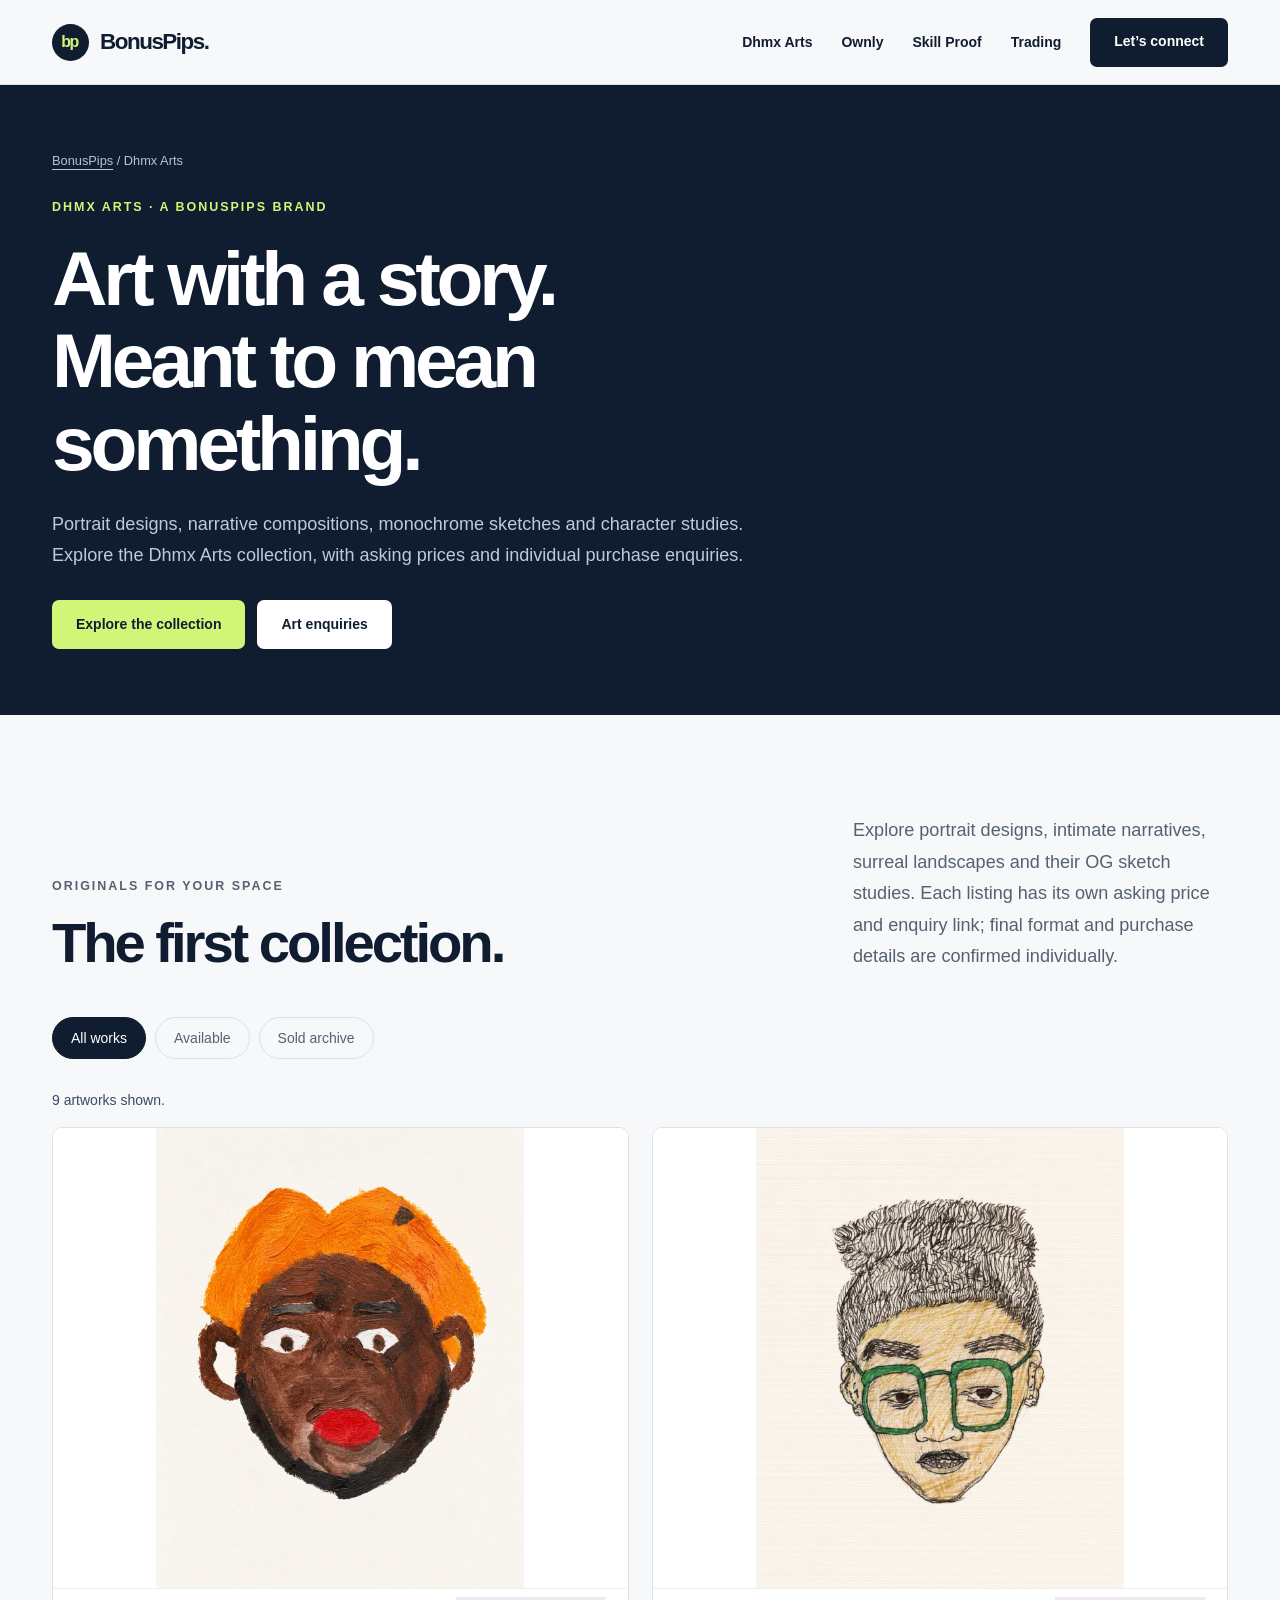
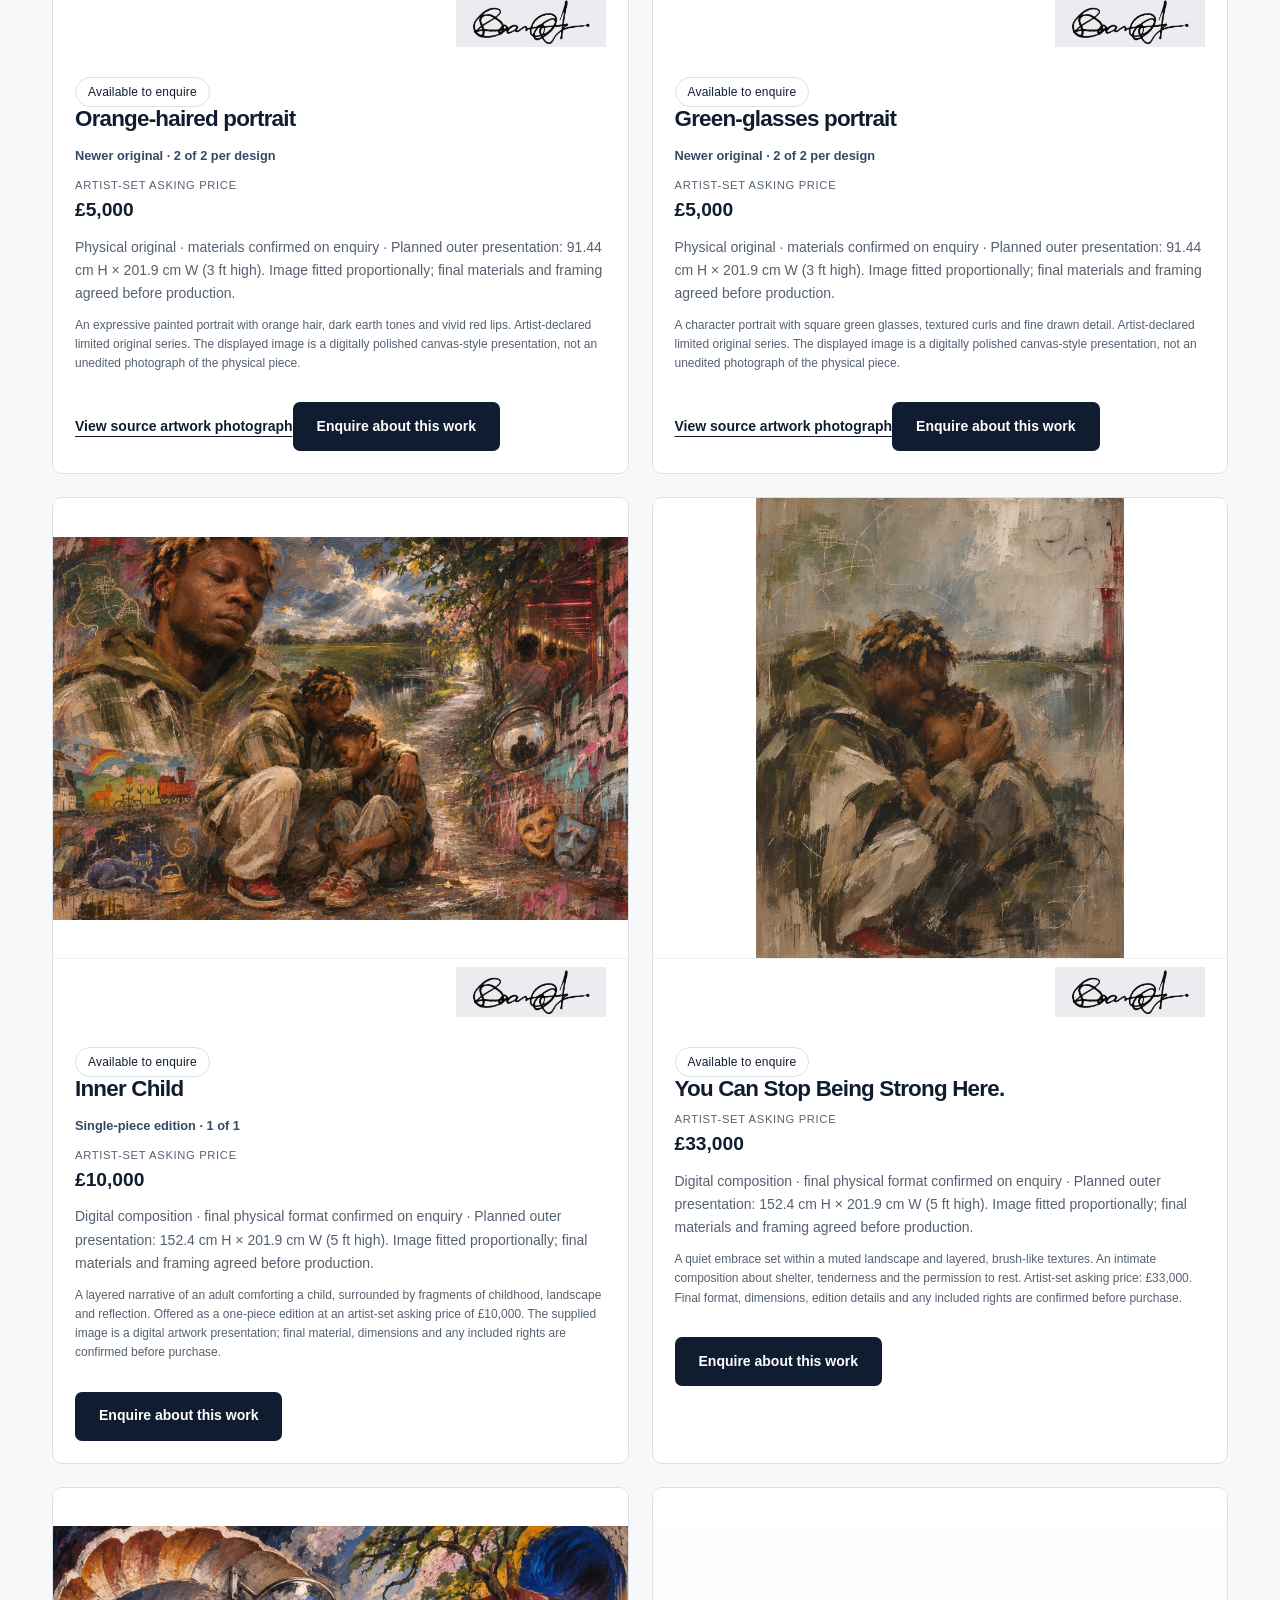
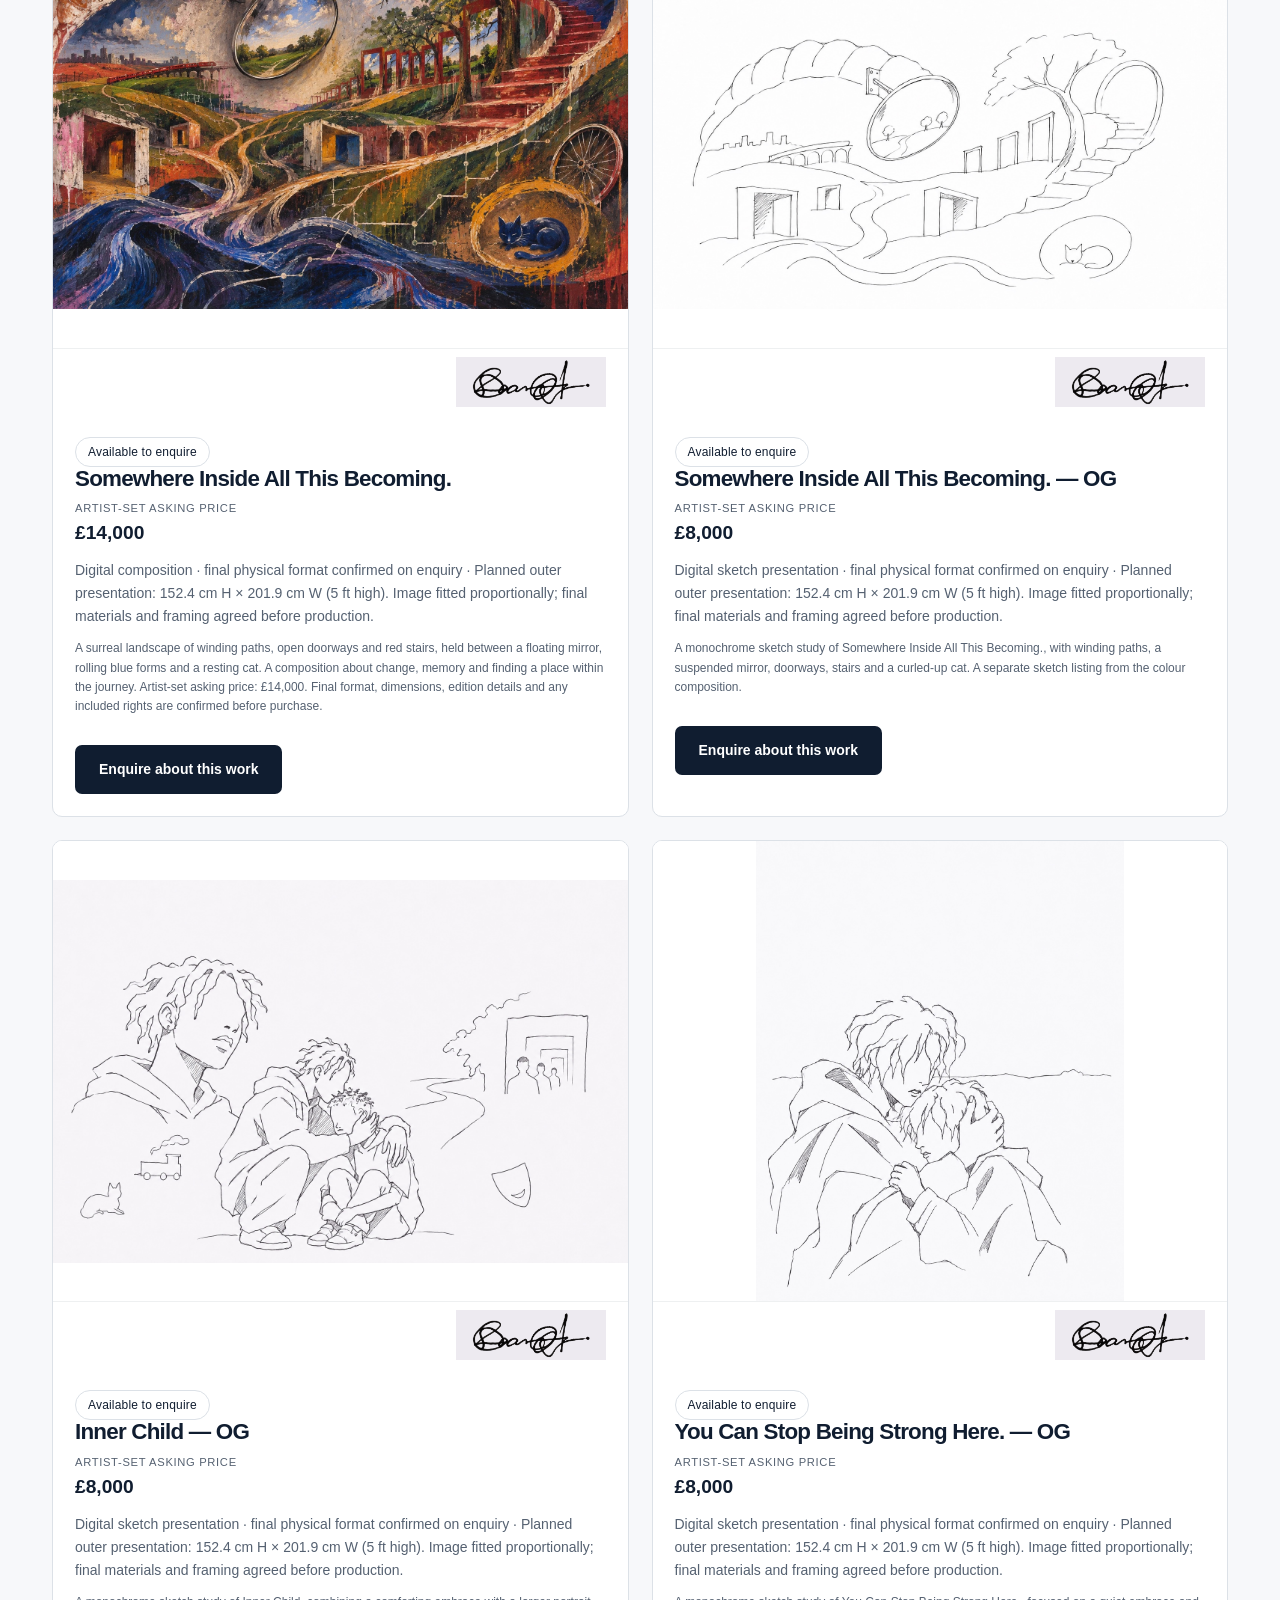
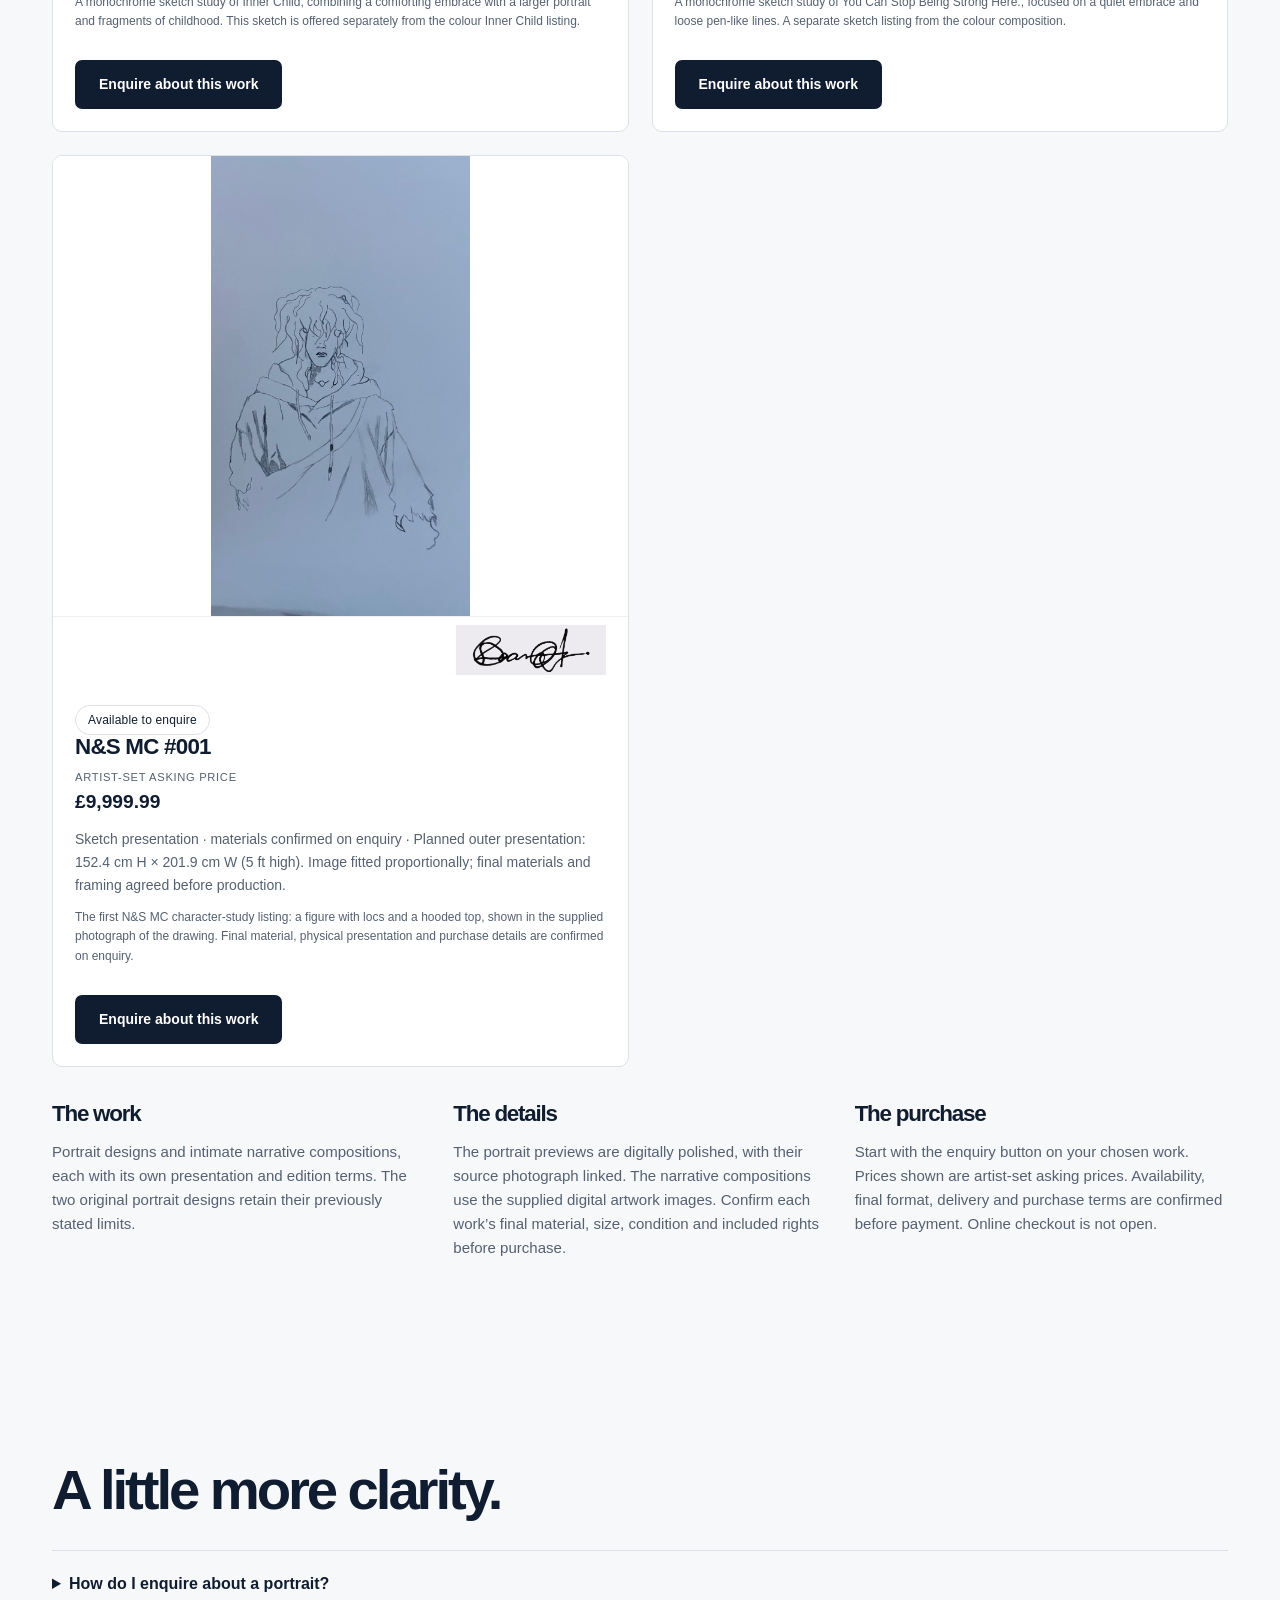
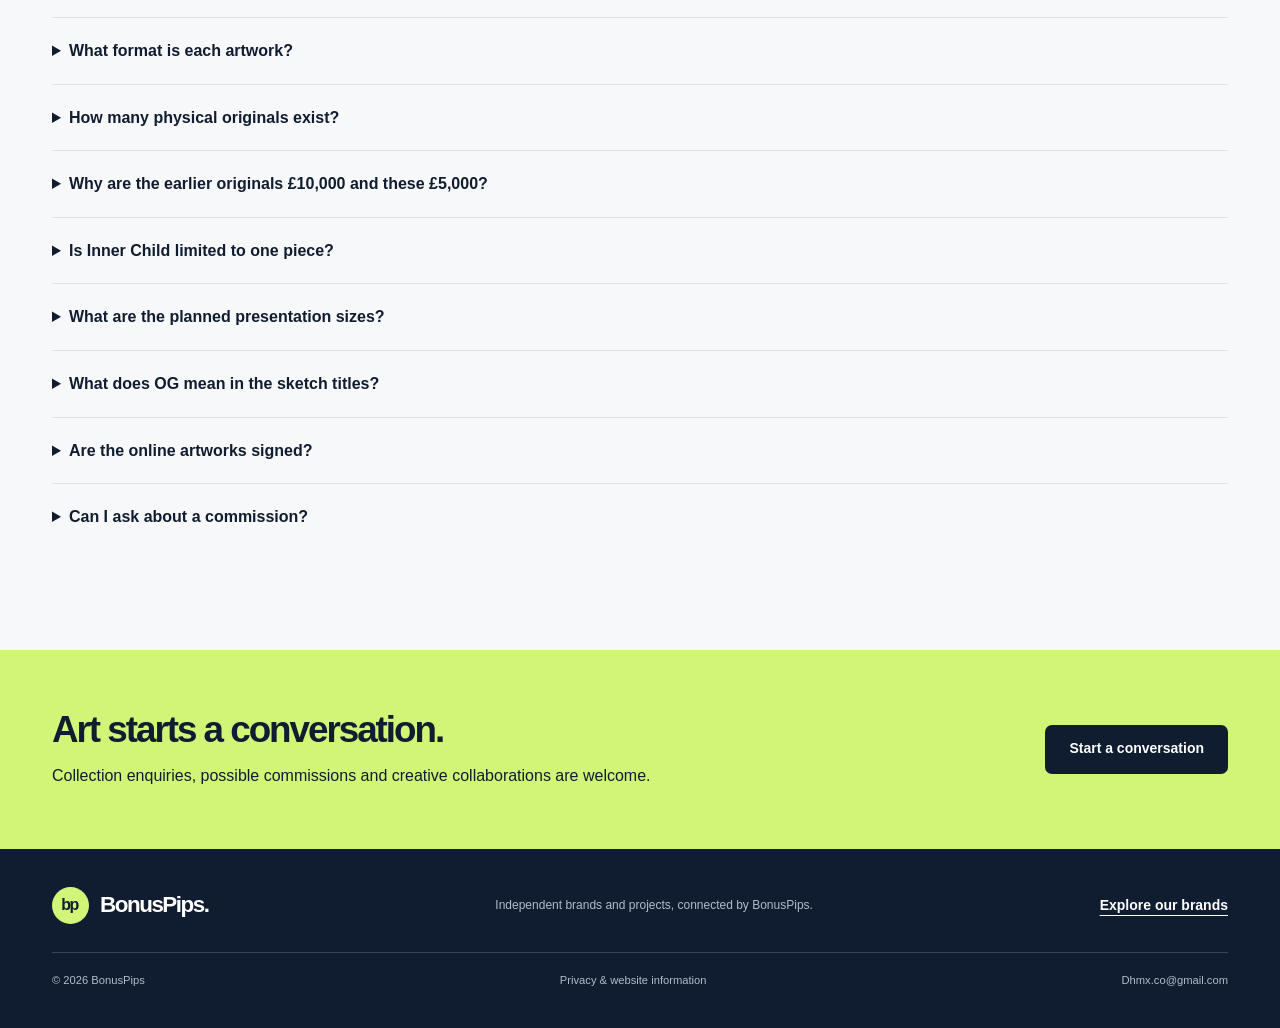
==== commit 226ca5c2: "Rename Tasky brand to Skill Proof across the website" ====
--- a/arts/index.html
+++ b/arts/index.html
@@ -1,2 +1,2 @@
-<!doctype html><html lang="en-GB"><head><meta charset="utf-8"><meta name="viewport" content="width=device-width,initial-scale=1"><meta name="theme-color" content="#101d30"><title>Dhmx Arts — Original Artworks | BonusPips</title><meta name="description" content="Discover Dhmx Arts, the BonusPips home for original physical paintings, stories and creative expression. Explore portrait designs and intimate narrative compositions, with individual asking prices and purchase enquiries."><link rel="canonical" href="https://bonuspips.co.uk/arts/"><meta property="og:type" content="website"><meta property="og:title" content="Dhmx Arts — Original Artworks | BonusPips"><meta property="og:description" content="Discover Dhmx Arts, the BonusPips home for original physical paintings, stories and creative expression. Explore portrait designs and intimate narrative compositions, with individual asking prices and purchase enquiries."><meta property="og:url" content="https://bonuspips.co.uk/arts/"><meta property="og:image" content="https://bonuspips.co.uk/assets/social-card.png"><link rel="icon" href="/assets/favicon.svg" type="image/svg+xml"><link rel="stylesheet" href="/assets/brand.css"><script src="/assets/common.js" defer></script><script src="/assets/catalogue.js" defer></script></head><body><a class="skip" href="#main">Skip to content</a><header><div class="wrap header-row"><a class="brand" href="/" aria-label="BonusPips home"><span class="brand-mark" aria-hidden="true">bp</span>BonusPips.</a><button class="menu" type="button" aria-expanded="false" aria-controls="navigation">Menu</button><nav id="navigation" aria-label="Main navigation"><a href="/arts/" aria-current="page">Dhmx Arts</a><a href="/ownly/">Ownly</a><a href="/tasky/">Tasky</a><a href="/trading/">Trading</a><a class="button dark" href="/#contact">Let’s connect</a></nav></div></header><main id="main"><section class="page-hero"><div class="wrap"><p class="breadcrumbs"><a href="/">BonusPips</a> / Dhmx Arts</p><p class="eyebrow">Dhmx Arts · A BonusPips brand</p><h1>Art with a story.<br>Meant to mean something.</h1><p class="lead">Portrait designs, narrative compositions, monochrome sketches and character studies. Explore the Dhmx Arts collection, with asking prices and individual purchase enquiries.</p><div class="actions"><a class="button lime" href="#collection">Explore the collection</a><a class="button light" href="mailto:Dhmx.co@gmail.com?subject=Dhmx%20Arts%20collection%20enquiry">Art enquiries</a></div></div></section><section class="section" id="collection"><div class="wrap"><div class="section-top"><div><p class="eyebrow">Originals for your space</p><h2>The first collection.</h2></div><p class="lead">Explore portrait designs, intimate narratives, surreal landscapes and their OG sketch studies. Each listing has its own asking price and enquiry link; final format and purchase details are confirmed individually.</p></div><div class="filters" role="group" aria-label="Filter artworks"><button class="filter" data-art-filter="all" aria-pressed="true">All works</button><button class="filter" data-art-filter="available" aria-pressed="false">Available</button><button class="filter" data-art-filter="sold" aria-pressed="false">Sold archive</button></div><p id="art-status" class="status" role="status"></p><div id="art-catalogue" class="catalogue"></div><div id="art-empty" class="gallery-empty"><div><span class="pill">Collection in preparation</span><h2 style="margin-top:22px">The gallery is taking shape.</h2><p>There are no artworks listed for sale yet. The first collection will appear here with the details you need to make an enquiry.</p><div class="actions"><a class="button dark" href="mailto:Dhmx.co@gmail.com?subject=Dhmx%20Arts%20%E2%80%94%20first%20collection">Ask about the first release</a></div></div><div class="gallery-line" aria-hidden="true"><div class="empty-frame"></div><div class="empty-frame"></div></div></div><noscript><p class="no-script">Please enable JavaScript to view the catalogue. You can enquire about the collection by email.</p></noscript><div class="info-grid"><div><h3>The work</h3><p>Portrait designs and intimate narrative compositions, each with its own presentation and edition terms. The two original portrait designs retain their previously stated limits.</p></div><div><h3>The details</h3><p>The portrait previews are digitally polished, with their source photograph linked. The narrative compositions use the supplied digital artwork images. Confirm each work’s final material, size, condition and included rights before purchase.</p></div><div><h3>The purchase</h3><p>Start with the enquiry button on your chosen work. Prices shown are artist-set asking prices. Availability, final format, delivery and purchase terms are confirmed before payment. Online checkout is not open.</p></div></div></div></section><section class="section faq-section"><div class="wrap"><h2>A little more clarity.</h2><details class="faq"><summary>How do I enquire about a portrait?</summary><p>Use the enquiry button on the work you want. Each listing shows its own artist-set asking price. The artist will confirm availability, dimensions, material, condition and delivery before any purchase agreement or payment.</p></details><details class="faq"><summary>What format is each artwork?</summary><p>The two portrait listings are for physical originals, shown using digitally polished canvas-style previews. Inner Child is supplied as a digital composition and offered as a single-piece edition. The final physical format, dimensions and any rights included must be agreed before purchase. The listings do not claim that a physical canvas already exists where this has not been confirmed.</p></details><details class="faq"><summary>How many physical originals exist?</summary><p>The artist states that there are two physical originals of each portrait design: four originals across the two designs in total. The newer original of each design is the piece listed here, described as 2 of 2. This is the artist’s declared limitation, not an independent authentication or a claim that digital copies of the images cannot exist.</p></details><details class="faq"><summary>Why are the earlier originals £10,000 and these £5,000?</summary><p>The artist has set an asking price of £10,000 for the first original of each design, and £5,000 for the newer original of each design offered here. These are artist-set asking prices, not independent valuations, recorded sale prices or guarantees of resale value. The earlier originals are not included in either £5,000 listing.</p></details><details class="faq"><summary>Is Inner Child limited to one piece?</summary><p>Yes. The artist is offering Inner Child as a single-piece edition, numbered 1 of 1. It is separate from the two portrait designs and their four-original total. The edition refers to the offered work; it does not imply that copies of its online image cannot exist. The monochrome Inner Child — OG sketch is a separate listing and is not part of that one-piece colour edition. Final format and any exclusivity or reproduction rights must be stated in the purchase agreement.</p></details><details class="faq"><summary>What are the planned presentation sizes?</summary><p>The two portrait designs have a planned outer presentation of 91.44 cm high × 201.9 cm wide (3 ft high). The larger narrative and surreal compositions, OG sketches and N&S MC #001 are planned at 152.4 cm high × 201.9 cm wide (5 ft high). Artwork is fitted proportionally within the presentation area and is not stretched. These are planned outer sizes, not measurements of an already completed canvas. Material, border, framing and production details are agreed before purchase.</p></details><details class="faq"><summary>What does OG mean in the sketch titles?</summary><p>OG distinguishes each monochrome sketch study from the matching colour artwork. The sketches have their own listing and asking price. Edition terms and any included rights are agreed individually before purchase.</p></details><details class="faq"><summary>Are the online artworks signed?</summary><p>An artist signature mark appears beneath every online artwork presentation, including the full-size view. Physical signing and any certificate supplied with a purchase are confirmed individually.</p></details><details class="faq"><summary>Can I ask about a commission?</summary><p>You can send a commission enquiry. We will discuss the subject, size, timescale and availability before agreeing a brief; no booking is confirmed through this website.</p></details></div></section><section class="page-cta"><div class="wrap"><div><h2>Art starts a conversation.</h2><p>Collection enquiries, possible commissions and creative collaborations are welcome.</p></div><a class="button dark" href="mailto:Dhmx.co@gmail.com?subject=Dhmx%20Arts%20enquiry">Start a conversation</a></div></section></main><footer><div class="wrap"><div class="footer-row"><a class="brand" href="/"><span class="brand-mark" aria-hidden="true">bp</span>BonusPips.</a><p>Independent brands and projects, connected by BonusPips.</p><a class="text-link" href="/#brands">Explore our brands</a></div><div class="footer-bottom"><span>© <span id="year">2026</span> BonusPips</span><a href="/privacy/">Privacy &amp; website information</a><a href="mailto:Dhmx.co@gmail.com">Dhmx.co@gmail.com</a></div></div></footer></body></html>
+<!doctype html><html lang="en-GB"><head><meta charset="utf-8"><meta name="viewport" content="width=device-width,initial-scale=1"><meta name="theme-color" content="#101d30"><title>Dhmx Arts — Original Artworks | BonusPips</title><meta name="description" content="Discover Dhmx Arts, the BonusPips home for original physical paintings, stories and creative expression. Explore portrait designs and intimate narrative compositions, with individual asking prices and purchase enquiries."><link rel="canonical" href="https://bonuspips.co.uk/arts/"><meta property="og:type" content="website"><meta property="og:title" content="Dhmx Arts — Original Artworks | BonusPips"><meta property="og:description" content="Discover Dhmx Arts, the BonusPips home for original physical paintings, stories and creative expression. Explore portrait designs and intimate narrative compositions, with individual asking prices and purchase enquiries."><meta property="og:url" content="https://bonuspips.co.uk/arts/"><meta property="og:image" content="https://bonuspips.co.uk/assets/social-card.png"><link rel="icon" href="/assets/favicon.svg" type="image/svg+xml"><link rel="stylesheet" href="/assets/brand.css"><script src="/assets/common.js" defer></script><script src="/assets/catalogue.js" defer></script></head><body><a class="skip" href="#main">Skip to content</a><header><div class="wrap header-row"><a class="brand" href="/" aria-label="BonusPips home"><span class="brand-mark" aria-hidden="true">bp</span>BonusPips.</a><button class="menu" type="button" aria-expanded="false" aria-controls="navigation">Menu</button><nav id="navigation" aria-label="Main navigation"><a href="/arts/" aria-current="page">Dhmx Arts</a><a href="/ownly/">Ownly</a><a href="/skill-proof/">Skill Proof</a><a href="/trading/">Trading</a><a class="button dark" href="/#contact">Let’s connect</a></nav></div></header><main id="main"><section class="page-hero"><div class="wrap"><p class="breadcrumbs"><a href="/">BonusPips</a> / Dhmx Arts</p><p class="eyebrow">Dhmx Arts · A BonusPips brand</p><h1>Art with a story.<br>Meant to mean something.</h1><p class="lead">Portrait designs, narrative compositions, monochrome sketches and character studies. Explore the Dhmx Arts collection, with asking prices and individual purchase enquiries.</p><div class="actions"><a class="button lime" href="#collection">Explore the collection</a><a class="button light" href="mailto:Dhmx.co@gmail.com?subject=Dhmx%20Arts%20collection%20enquiry">Art enquiries</a></div></div></section><section class="section" id="collection"><div class="wrap"><div class="section-top"><div><p class="eyebrow">Originals for your space</p><h2>The first collection.</h2></div><p class="lead">Explore portrait designs, intimate narratives, surreal landscapes and their OG sketch studies. Each listing has its own asking price and enquiry link; final format and purchase details are confirmed individually.</p></div><div class="filters" role="group" aria-label="Filter artworks"><button class="filter" data-art-filter="all" aria-pressed="true">All works</button><button class="filter" data-art-filter="available" aria-pressed="false">Available</button><button class="filter" data-art-filter="sold" aria-pressed="false">Sold archive</button></div><p id="art-status" class="status" role="status"></p><div id="art-catalogue" class="catalogue"></div><div id="art-empty" class="gallery-empty"><div><span class="pill">Collection in preparation</span><h2 style="margin-top:22px">The gallery is taking shape.</h2><p>There are no artworks listed for sale yet. The first collection will appear here with the details you need to make an enquiry.</p><div class="actions"><a class="button dark" href="mailto:Dhmx.co@gmail.com?subject=Dhmx%20Arts%20%E2%80%94%20first%20collection">Ask about the first release</a></div></div><div class="gallery-line" aria-hidden="true"><div class="empty-frame"></div><div class="empty-frame"></div></div></div><noscript><p class="no-script">Please enable JavaScript to view the catalogue. You can enquire about the collection by email.</p></noscript><div class="info-grid"><div><h3>The work</h3><p>Portrait designs and intimate narrative compositions, each with its own presentation and edition terms. The two original portrait designs retain their previously stated limits.</p></div><div><h3>The details</h3><p>The portrait previews are digitally polished, with their source photograph linked. The narrative compositions use the supplied digital artwork images. Confirm each work’s final material, size, condition and included rights before purchase.</p></div><div><h3>The purchase</h3><p>Start with the enquiry button on your chosen work. Prices shown are artist-set asking prices. Availability, final format, delivery and purchase terms are confirmed before payment. Online checkout is not open.</p></div></div></div></section><section class="section faq-section"><div class="wrap"><h2>A little more clarity.</h2><details class="faq"><summary>How do I enquire about a portrait?</summary><p>Use the enquiry button on the work you want. Each listing shows its own artist-set asking price. The artist will confirm availability, dimensions, material, condition and delivery before any purchase agreement or payment.</p></details><details class="faq"><summary>What format is each artwork?</summary><p>The two portrait listings are for physical originals, shown using digitally polished canvas-style previews. Inner Child is supplied as a digital composition and offered as a single-piece edition. The final physical format, dimensions and any rights included must be agreed before purchase. The listings do not claim that a physical canvas already exists where this has not been confirmed.</p></details><details class="faq"><summary>How many physical originals exist?</summary><p>The artist states that there are two physical originals of each portrait design: four originals across the two designs in total. The newer original of each design is the piece listed here, described as 2 of 2. This is the artist’s declared limitation, not an independent authentication or a claim that digital copies of the images cannot exist.</p></details><details class="faq"><summary>Why are the earlier originals £10,000 and these £5,000?</summary><p>The artist has set an asking price of £10,000 for the first original of each design, and £5,000 for the newer original of each design offered here. These are artist-set asking prices, not independent valuations, recorded sale prices or guarantees of resale value. The earlier originals are not included in either £5,000 listing.</p></details><details class="faq"><summary>Is Inner Child limited to one piece?</summary><p>Yes. The artist is offering Inner Child as a single-piece edition, numbered 1 of 1. It is separate from the two portrait designs and their four-original total. The edition refers to the offered work; it does not imply that copies of its online image cannot exist. The monochrome Inner Child — OG sketch is a separate listing and is not part of that one-piece colour edition. Final format and any exclusivity or reproduction rights must be stated in the purchase agreement.</p></details><details class="faq"><summary>What are the planned presentation sizes?</summary><p>The two portrait designs have a planned outer presentation of 91.44 cm high × 201.9 cm wide (3 ft high). The larger narrative and surreal compositions, OG sketches and N&S MC #001 are planned at 152.4 cm high × 201.9 cm wide (5 ft high). Artwork is fitted proportionally within the presentation area and is not stretched. These are planned outer sizes, not measurements of an already completed canvas. Material, border, framing and production details are agreed before purchase.</p></details><details class="faq"><summary>What does OG mean in the sketch titles?</summary><p>OG distinguishes each monochrome sketch study from the matching colour artwork. The sketches have their own listing and asking price. Edition terms and any included rights are agreed individually before purchase.</p></details><details class="faq"><summary>Are the online artworks signed?</summary><p>An artist signature mark appears beneath every online artwork presentation, including the full-size view. Physical signing and any certificate supplied with a purchase are confirmed individually.</p></details><details class="faq"><summary>Can I ask about a commission?</summary><p>You can send a commission enquiry. We will discuss the subject, size, timescale and availability before agreeing a brief; no booking is confirmed through this website.</p></details></div></section><section class="page-cta"><div class="wrap"><div><h2>Art starts a conversation.</h2><p>Collection enquiries, possible commissions and creative collaborations are welcome.</p></div><a class="button dark" href="mailto:Dhmx.co@gmail.com?subject=Dhmx%20Arts%20enquiry">Start a conversation</a></div></section></main><footer><div class="wrap"><div class="footer-row"><a class="brand" href="/"><span class="brand-mark" aria-hidden="true">bp</span>BonusPips.</a><p>Independent brands and projects, connected by BonusPips.</p><a class="text-link" href="/#brands">Explore our brands</a></div><div class="footer-bottom"><span>© <span id="year">2026</span> BonusPips</span><a href="/privacy/">Privacy &amp; website information</a><a href="mailto:Dhmx.co@gmail.com">Dhmx.co@gmail.com</a></div></div></footer></body></html>
 
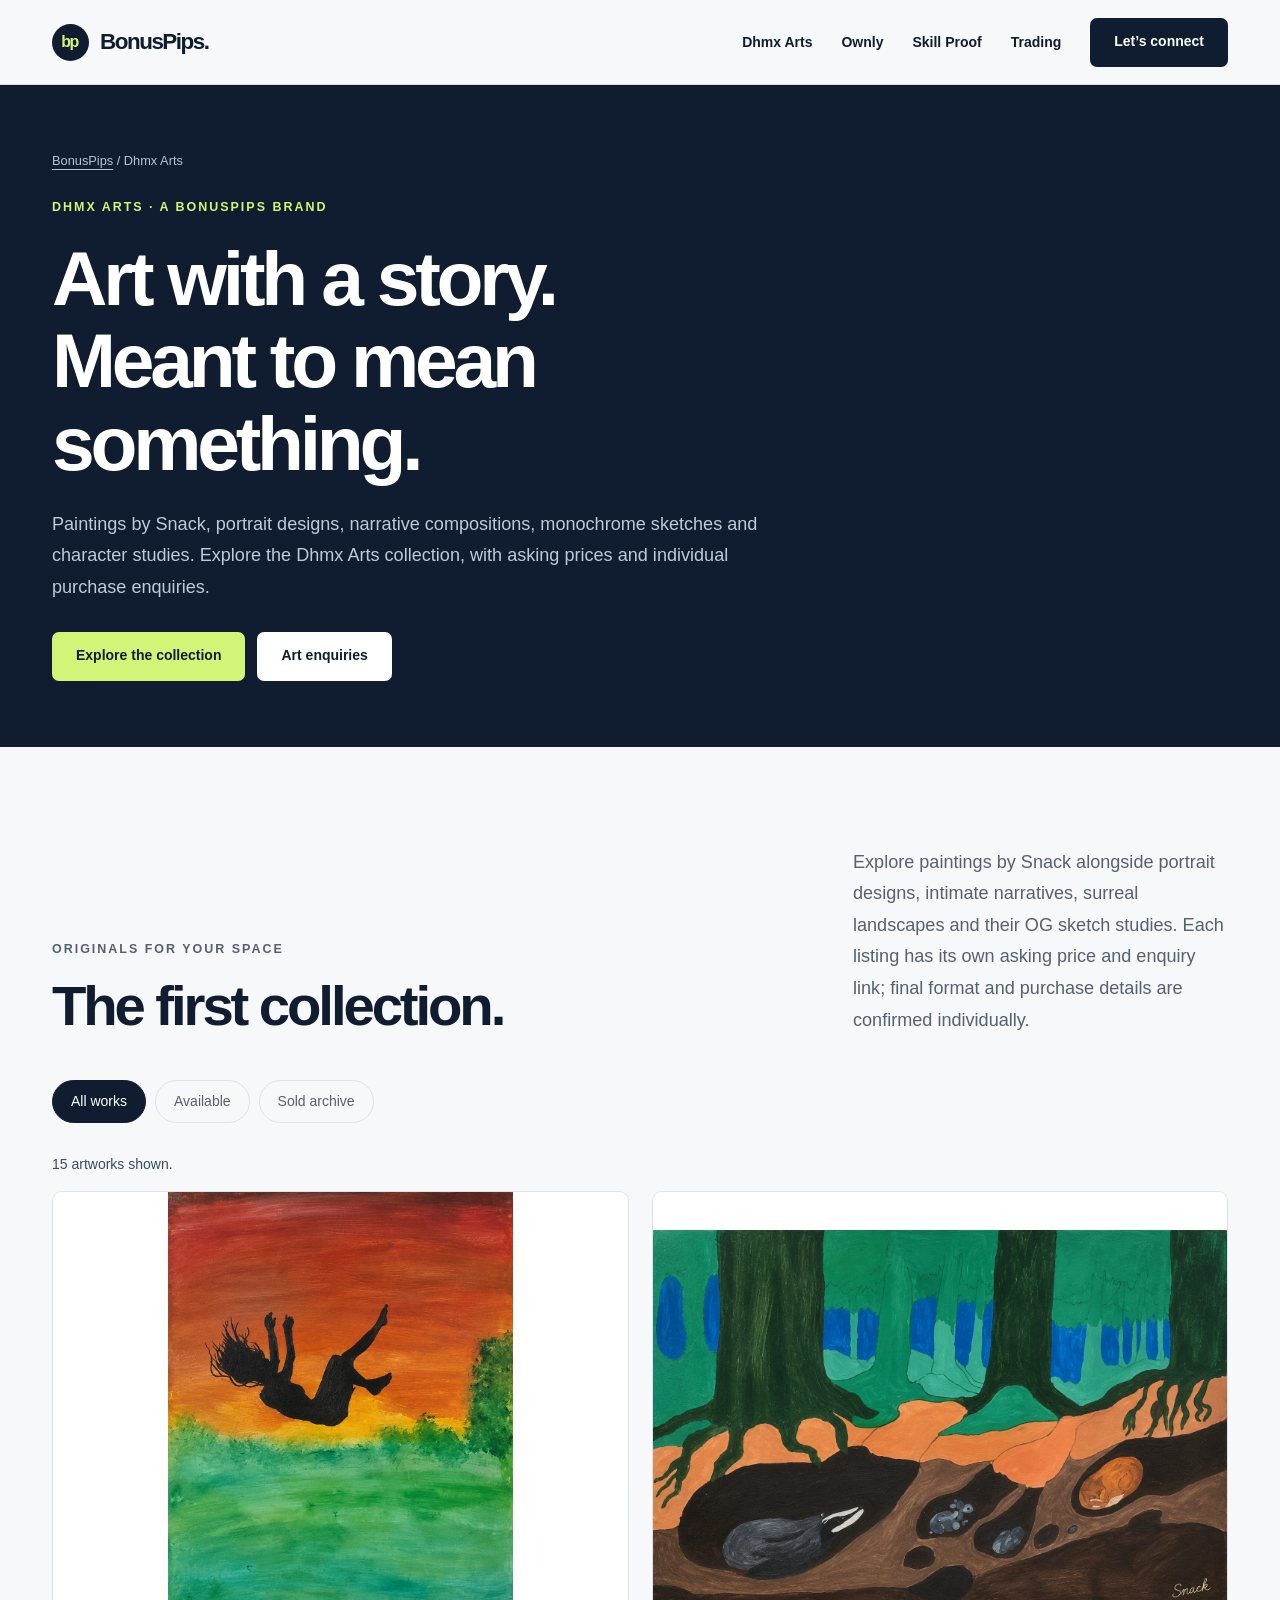
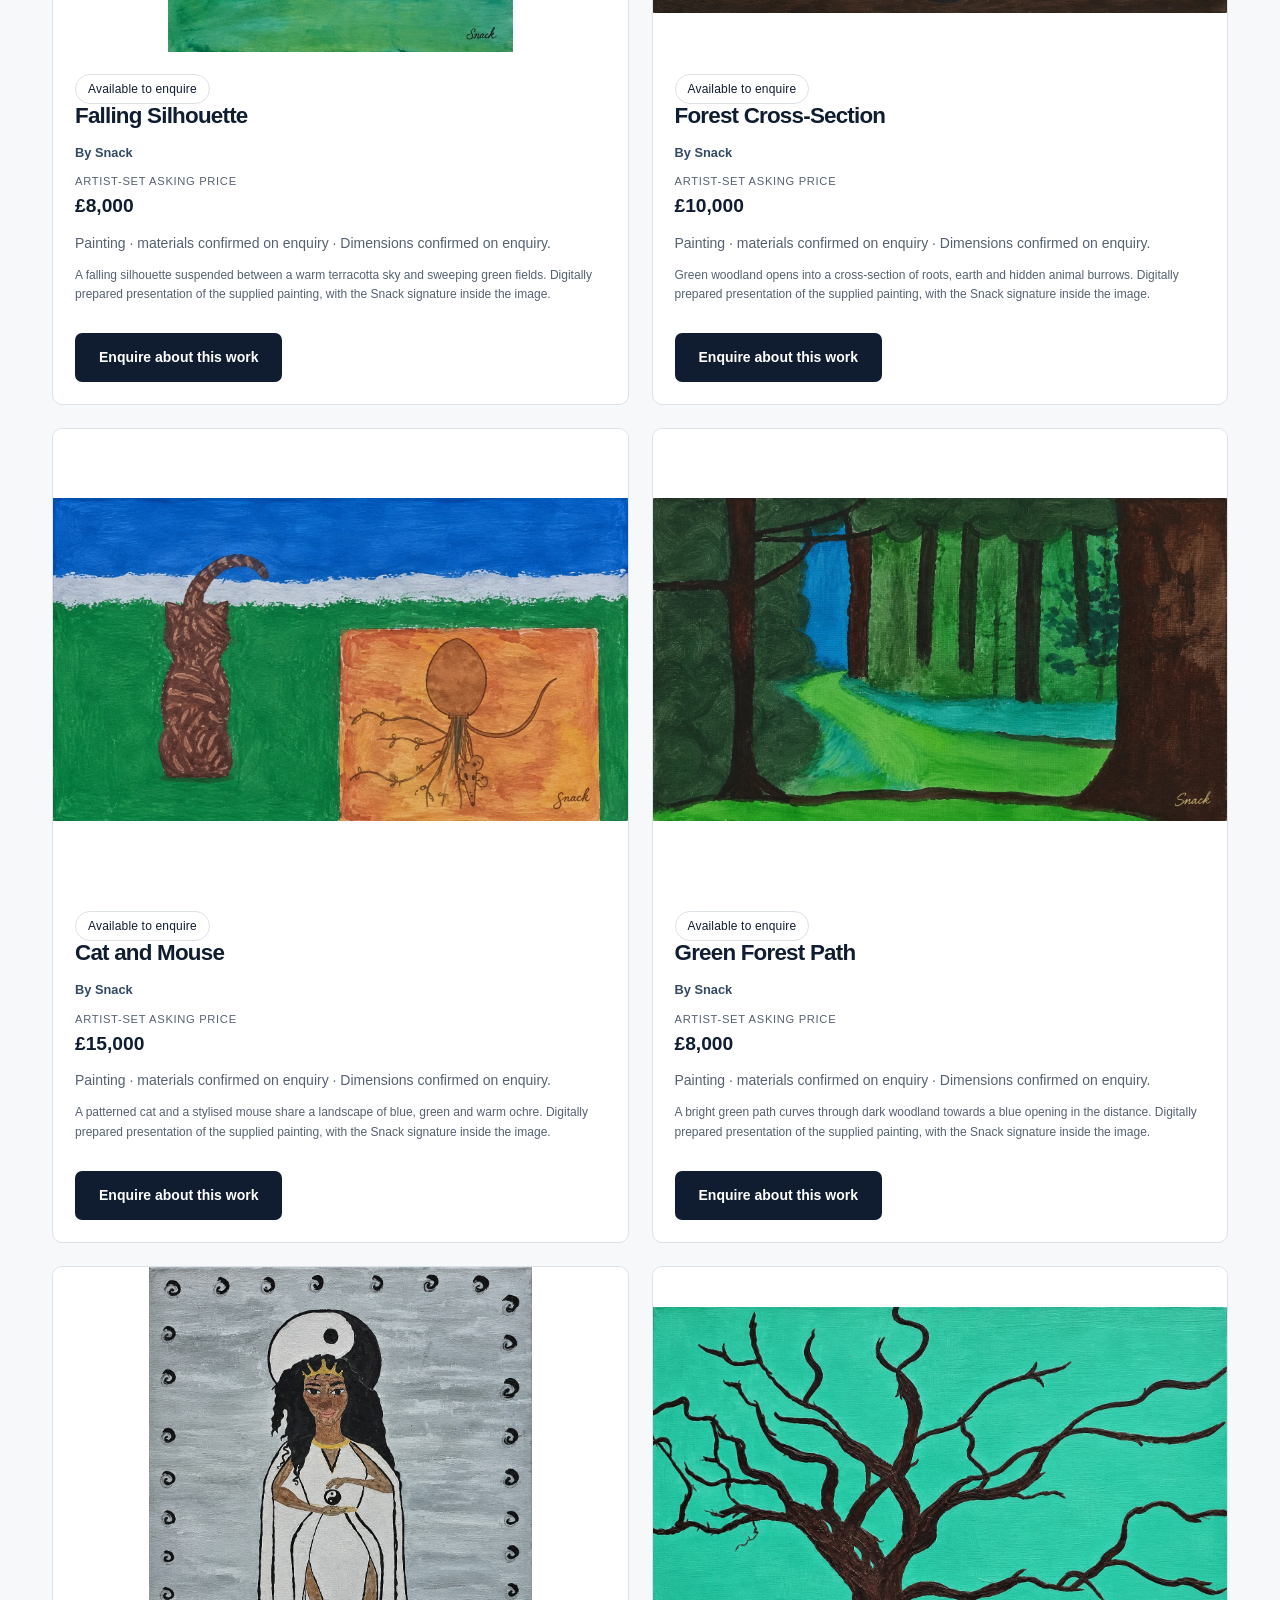
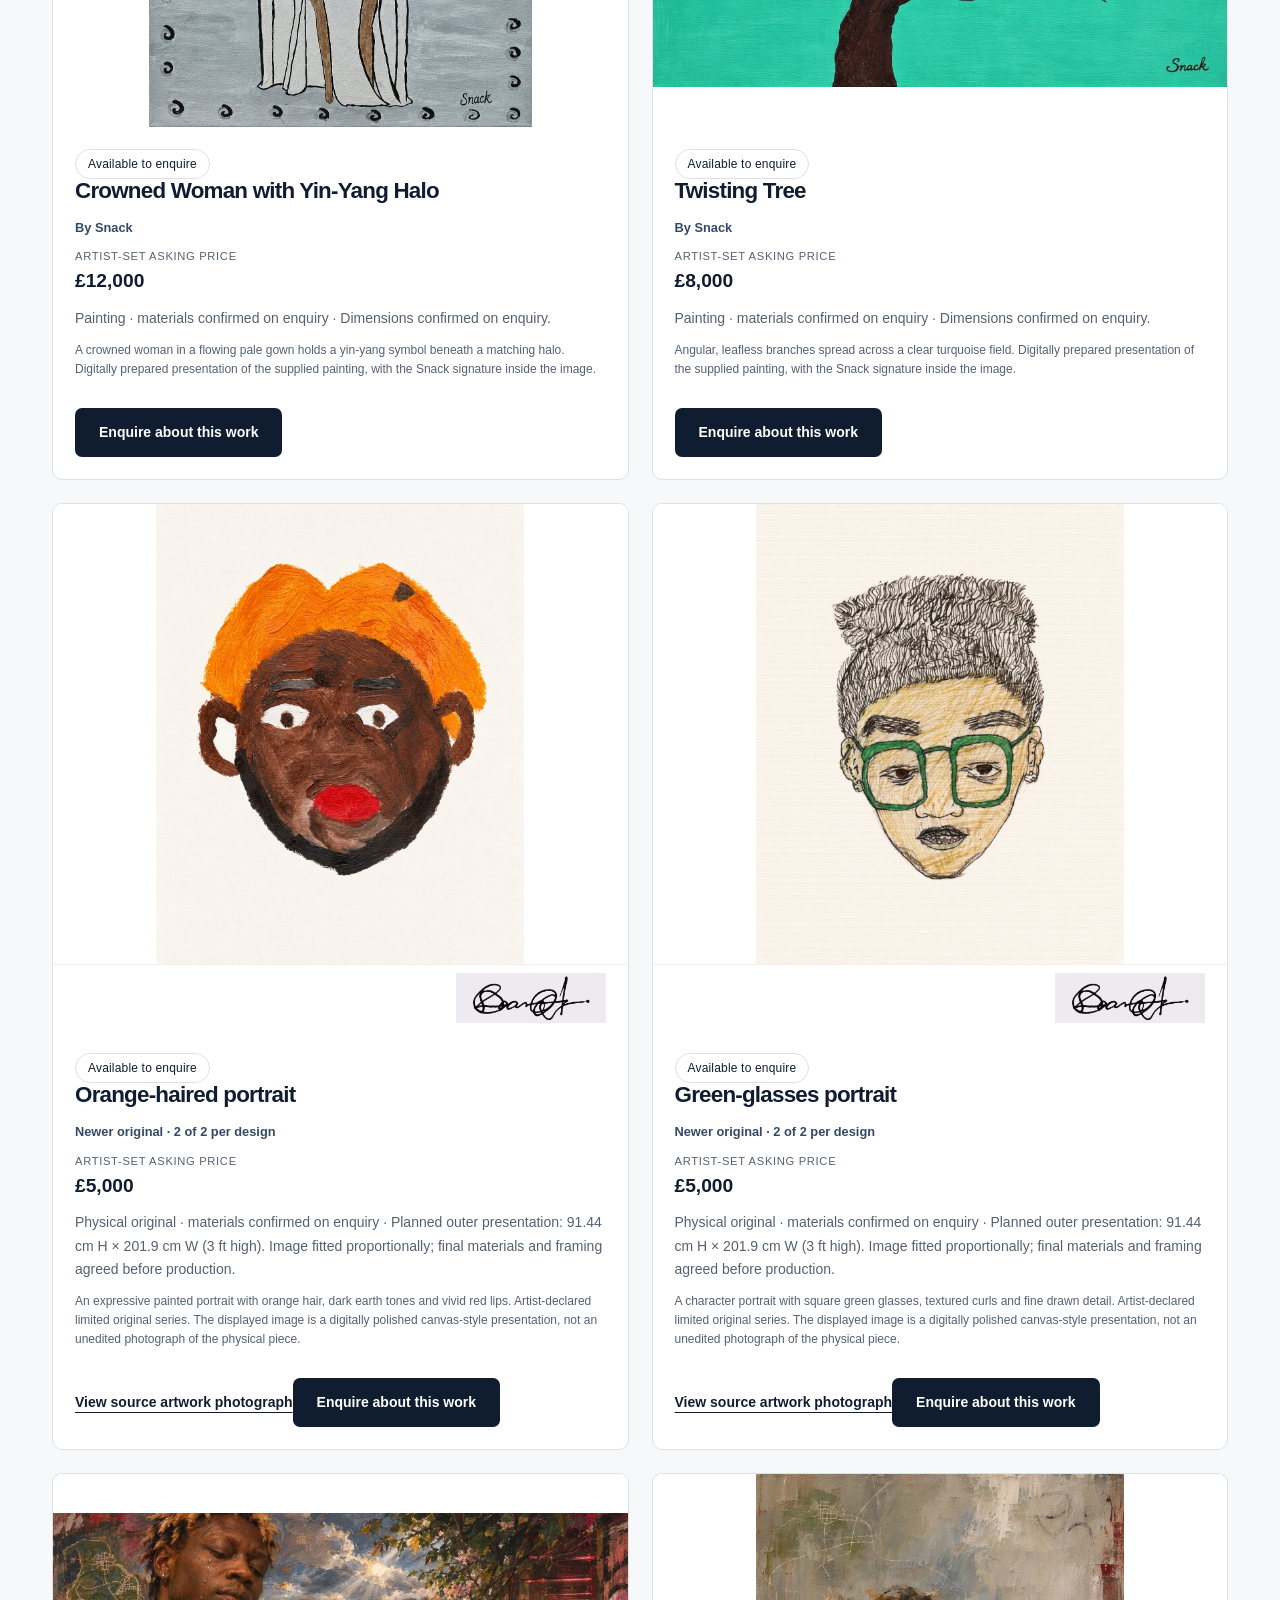
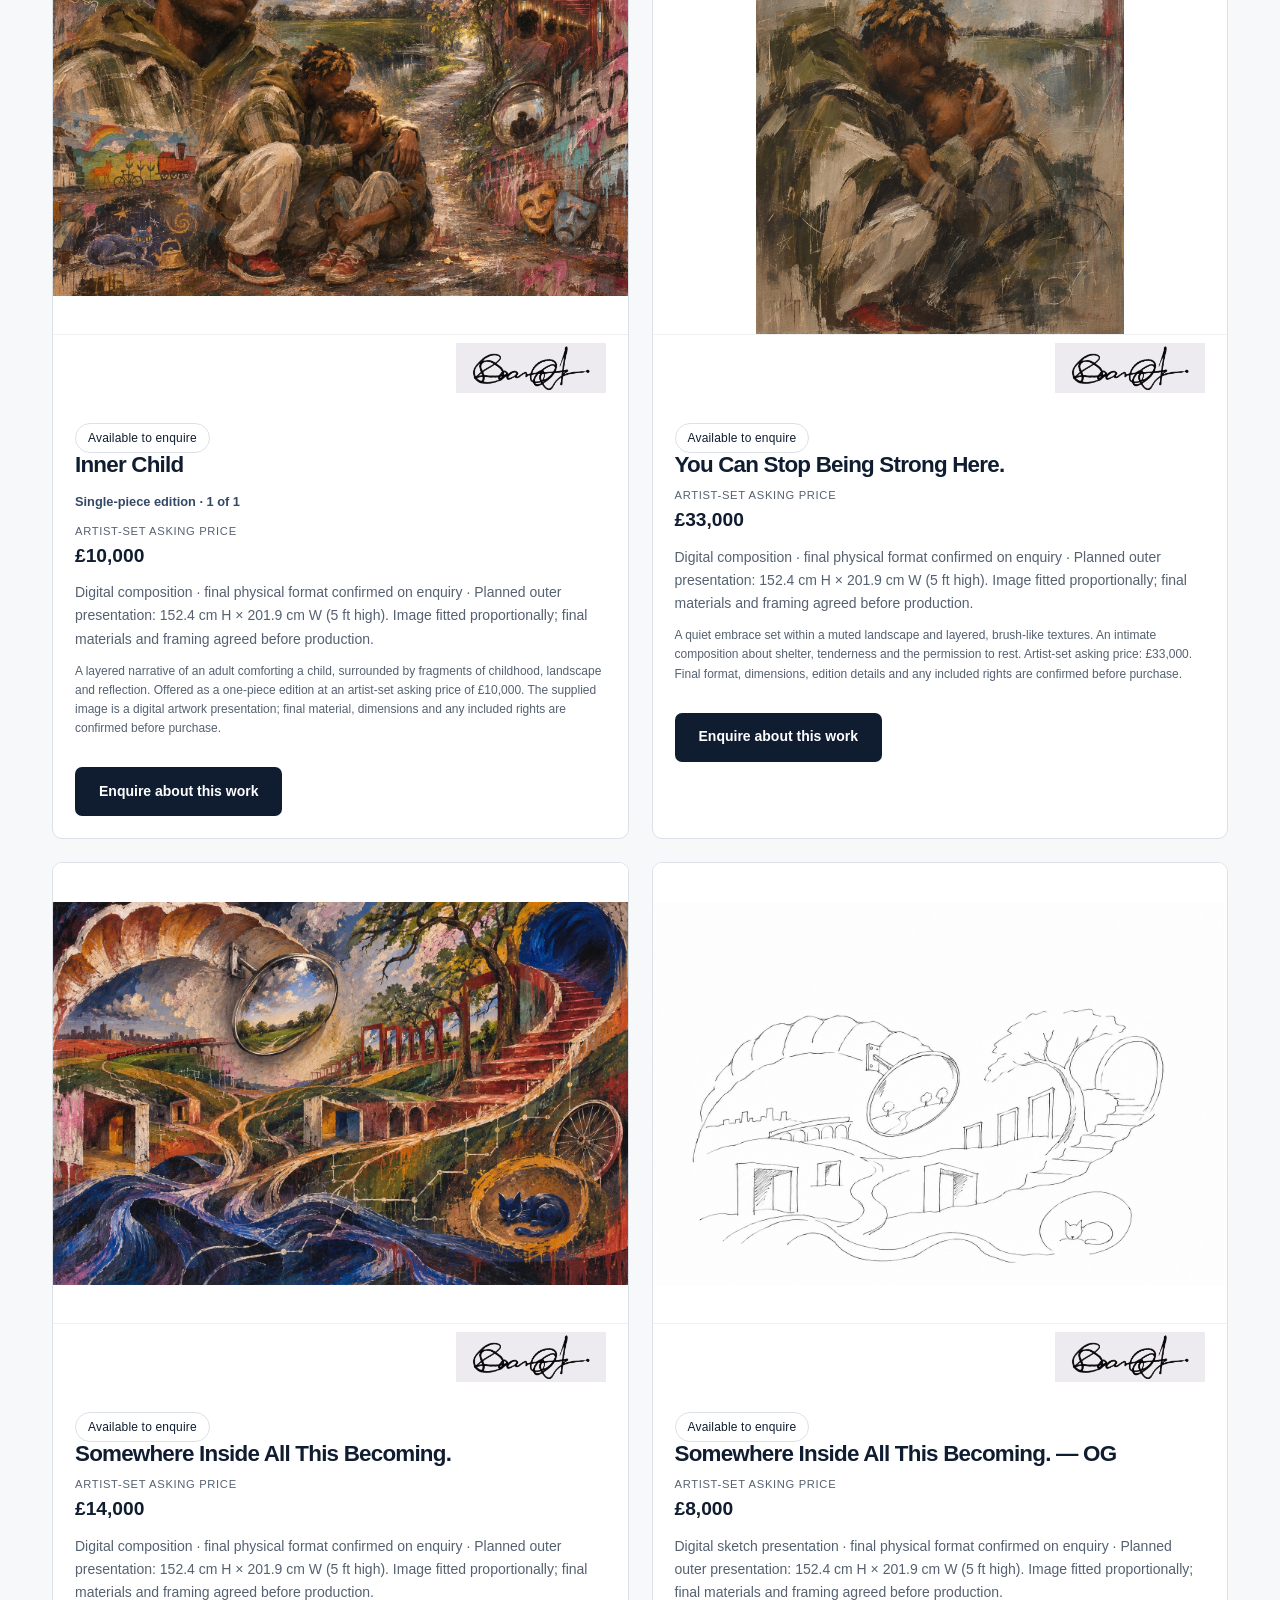
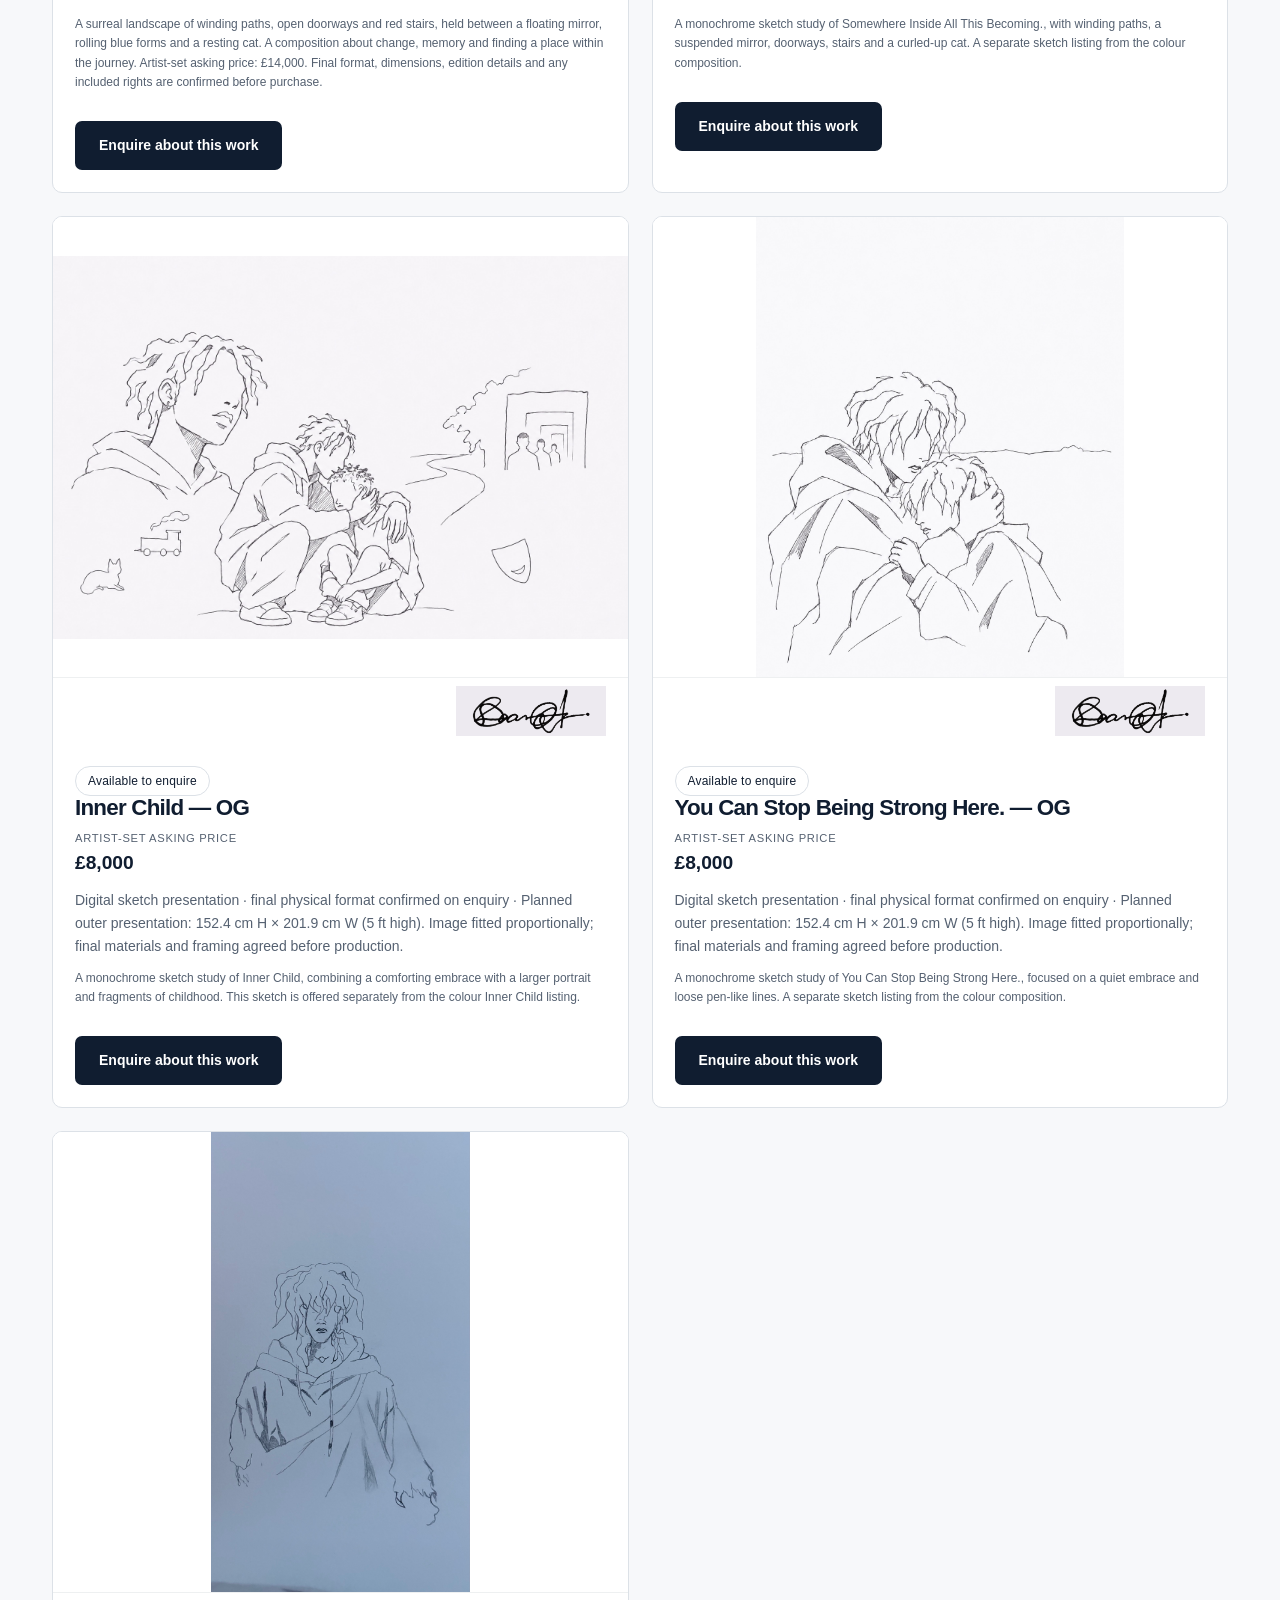
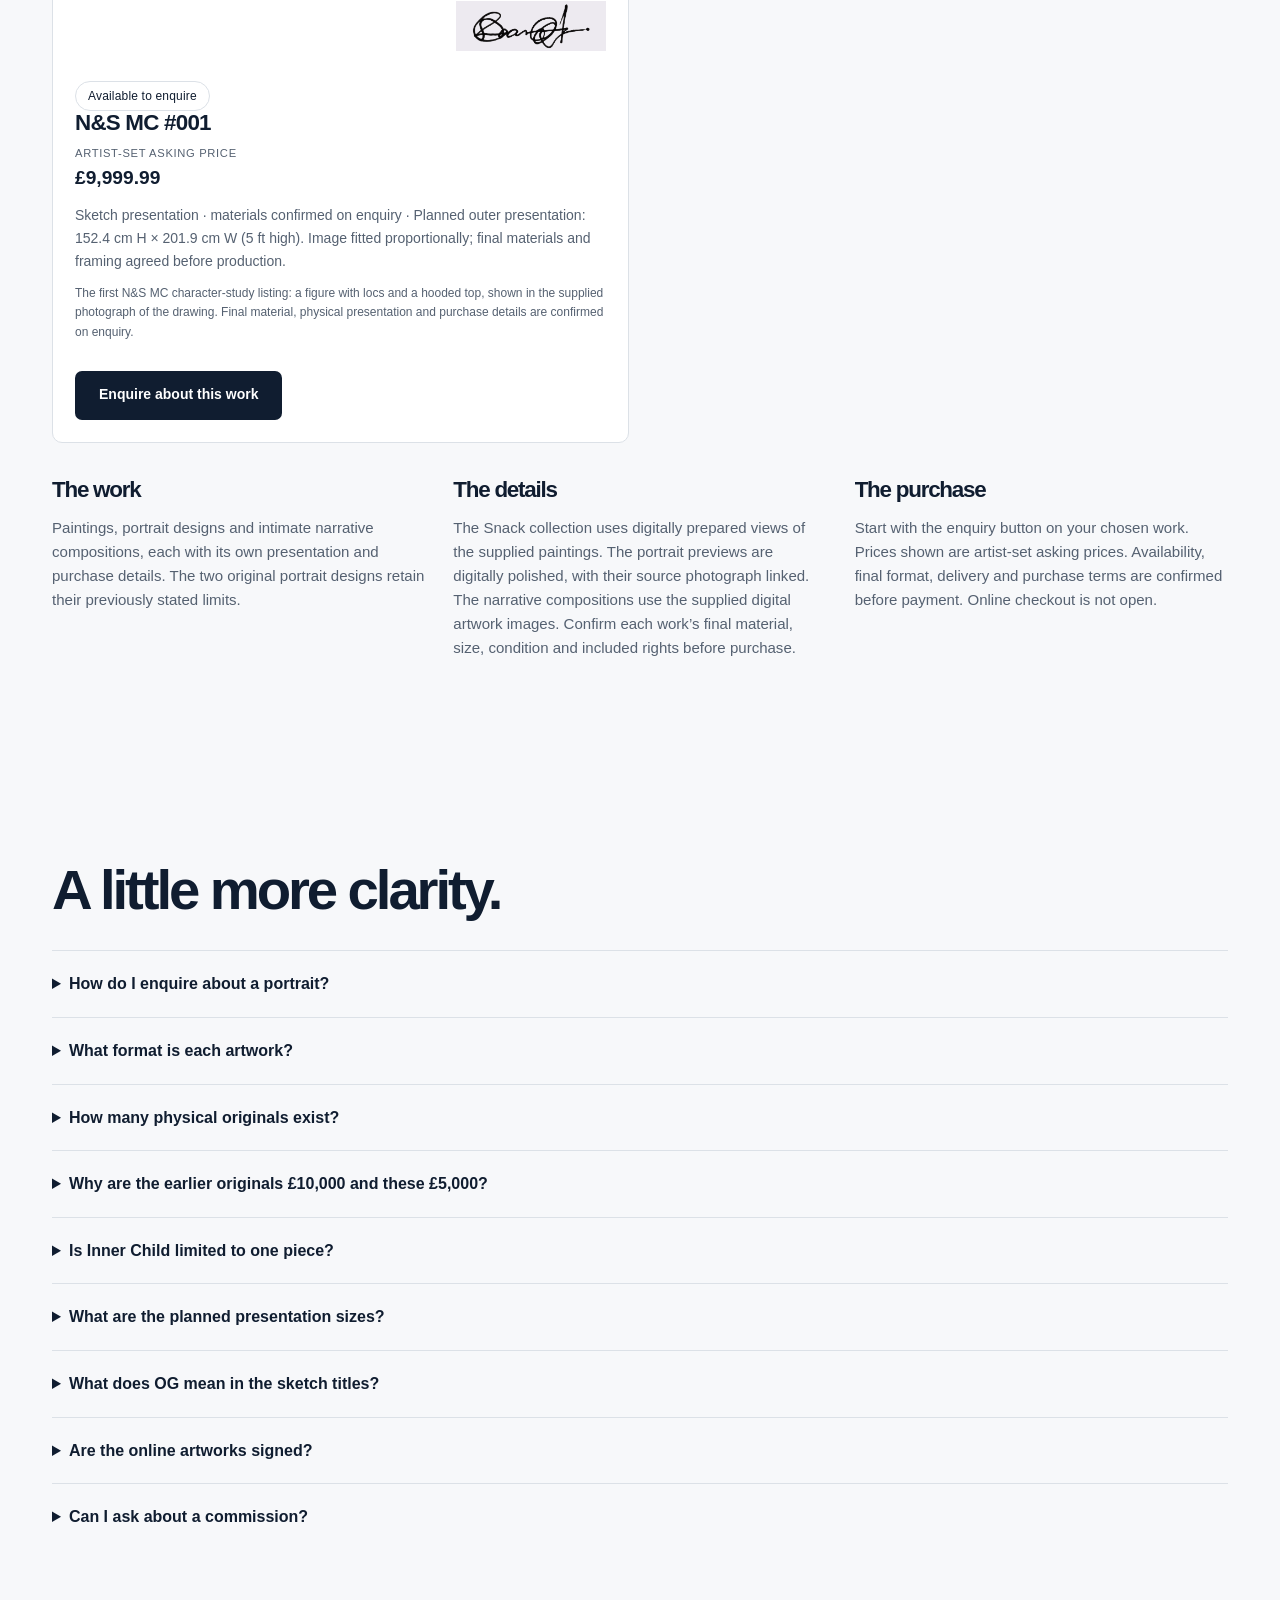
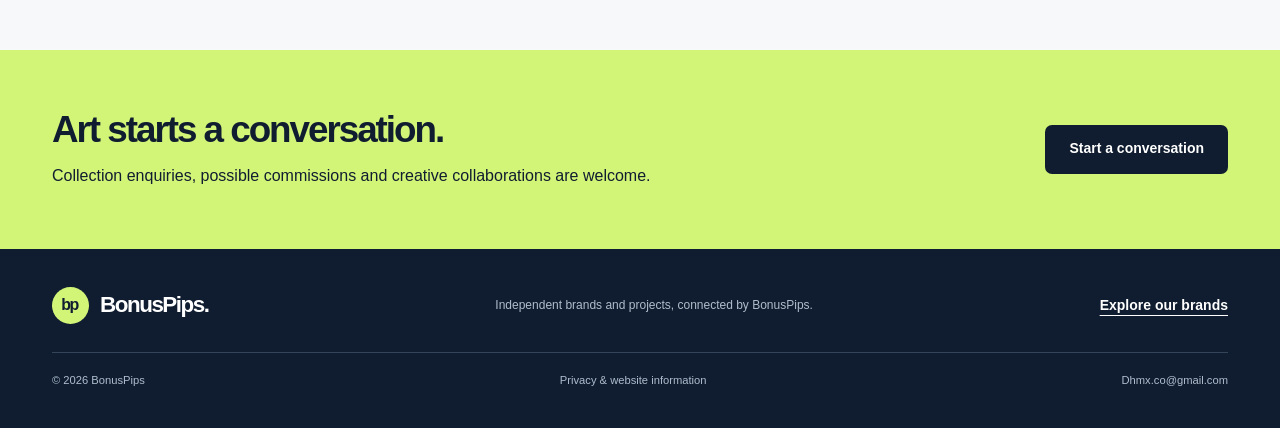
==== commit 0504b846: "Add six Snack paintings with individual prices and full views" ====
--- a/arts/index.html
+++ b/arts/index.html
@@ -1,2 +1,2 @@
-<!doctype html><html lang="en-GB"><head><meta charset="utf-8"><meta name="viewport" content="width=device-width,initial-scale=1"><meta name="theme-color" content="#101d30"><title>Dhmx Arts — Original Artworks | BonusPips</title><meta name="description" content="Discover Dhmx Arts, the BonusPips home for original physical paintings, stories and creative expression. Explore portrait designs and intimate narrative compositions, with individual asking prices and purchase enquiries."><link rel="canonical" href="https://bonuspips.co.uk/arts/"><meta property="og:type" content="website"><meta property="og:title" content="Dhmx Arts — Original Artworks | BonusPips"><meta property="og:description" content="Discover Dhmx Arts, the BonusPips home for original physical paintings, stories and creative expression. Explore portrait designs and intimate narrative compositions, with individual asking prices and purchase enquiries."><meta property="og:url" content="https://bonuspips.co.uk/arts/"><meta property="og:image" content="https://bonuspips.co.uk/assets/social-card.png"><link rel="icon" href="/assets/favicon.svg" type="image/svg+xml"><link rel="stylesheet" href="/assets/brand.css"><script src="/assets/common.js" defer></script><script src="/assets/catalogue.js" defer></script></head><body><a class="skip" href="#main">Skip to content</a><header><div class="wrap header-row"><a class="brand" href="/" aria-label="BonusPips home"><span class="brand-mark" aria-hidden="true">bp</span>BonusPips.</a><button class="menu" type="button" aria-expanded="false" aria-controls="navigation">Menu</button><nav id="navigation" aria-label="Main navigation"><a href="/arts/" aria-current="page">Dhmx Arts</a><a href="/ownly/">Ownly</a><a href="/skill-proof/">Skill Proof</a><a href="/trading/">Trading</a><a class="button dark" href="/#contact">Let’s connect</a></nav></div></header><main id="main"><section class="page-hero"><div class="wrap"><p class="breadcrumbs"><a href="/">BonusPips</a> / Dhmx Arts</p><p class="eyebrow">Dhmx Arts · A BonusPips brand</p><h1>Art with a story.<br>Meant to mean something.</h1><p class="lead">Portrait designs, narrative compositions, monochrome sketches and character studies. Explore the Dhmx Arts collection, with asking prices and individual purchase enquiries.</p><div class="actions"><a class="button lime" href="#collection">Explore the collection</a><a class="button light" href="mailto:Dhmx.co@gmail.com?subject=Dhmx%20Arts%20collection%20enquiry">Art enquiries</a></div></div></section><section class="section" id="collection"><div class="wrap"><div class="section-top"><div><p class="eyebrow">Originals for your space</p><h2>The first collection.</h2></div><p class="lead">Explore portrait designs, intimate narratives, surreal landscapes and their OG sketch studies. Each listing has its own asking price and enquiry link; final format and purchase details are confirmed individually.</p></div><div class="filters" role="group" aria-label="Filter artworks"><button class="filter" data-art-filter="all" aria-pressed="true">All works</button><button class="filter" data-art-filter="available" aria-pressed="false">Available</button><button class="filter" data-art-filter="sold" aria-pressed="false">Sold archive</button></div><p id="art-status" class="status" role="status"></p><div id="art-catalogue" class="catalogue"></div><div id="art-empty" class="gallery-empty"><div><span class="pill">Collection in preparation</span><h2 style="margin-top:22px">The gallery is taking shape.</h2><p>There are no artworks listed for sale yet. The first collection will appear here with the details you need to make an enquiry.</p><div class="actions"><a class="button dark" href="mailto:Dhmx.co@gmail.com?subject=Dhmx%20Arts%20%E2%80%94%20first%20collection">Ask about the first release</a></div></div><div class="gallery-line" aria-hidden="true"><div class="empty-frame"></div><div class="empty-frame"></div></div></div><noscript><p class="no-script">Please enable JavaScript to view the catalogue. You can enquire about the collection by email.</p></noscript><div class="info-grid"><div><h3>The work</h3><p>Portrait designs and intimate narrative compositions, each with its own presentation and edition terms. The two original portrait designs retain their previously stated limits.</p></div><div><h3>The details</h3><p>The portrait previews are digitally polished, with their source photograph linked. The narrative compositions use the supplied digital artwork images. Confirm each work’s final material, size, condition and included rights before purchase.</p></div><div><h3>The purchase</h3><p>Start with the enquiry button on your chosen work. Prices shown are artist-set asking prices. Availability, final format, delivery and purchase terms are confirmed before payment. Online checkout is not open.</p></div></div></div></section><section class="section faq-section"><div class="wrap"><h2>A little more clarity.</h2><details class="faq"><summary>How do I enquire about a portrait?</summary><p>Use the enquiry button on the work you want. Each listing shows its own artist-set asking price. The artist will confirm availability, dimensions, material, condition and delivery before any purchase agreement or payment.</p></details><details class="faq"><summary>What format is each artwork?</summary><p>The two portrait listings are for physical originals, shown using digitally polished canvas-style previews. Inner Child is supplied as a digital composition and offered as a single-piece edition. The final physical format, dimensions and any rights included must be agreed before purchase. The listings do not claim that a physical canvas already exists where this has not been confirmed.</p></details><details class="faq"><summary>How many physical originals exist?</summary><p>The artist states that there are two physical originals of each portrait design: four originals across the two designs in total. The newer original of each design is the piece listed here, described as 2 of 2. This is the artist’s declared limitation, not an independent authentication or a claim that digital copies of the images cannot exist.</p></details><details class="faq"><summary>Why are the earlier originals £10,000 and these £5,000?</summary><p>The artist has set an asking price of £10,000 for the first original of each design, and £5,000 for the newer original of each design offered here. These are artist-set asking prices, not independent valuations, recorded sale prices or guarantees of resale value. The earlier originals are not included in either £5,000 listing.</p></details><details class="faq"><summary>Is Inner Child limited to one piece?</summary><p>Yes. The artist is offering Inner Child as a single-piece edition, numbered 1 of 1. It is separate from the two portrait designs and their four-original total. The edition refers to the offered work; it does not imply that copies of its online image cannot exist. The monochrome Inner Child — OG sketch is a separate listing and is not part of that one-piece colour edition. Final format and any exclusivity or reproduction rights must be stated in the purchase agreement.</p></details><details class="faq"><summary>What are the planned presentation sizes?</summary><p>The two portrait designs have a planned outer presentation of 91.44 cm high × 201.9 cm wide (3 ft high). The larger narrative and surreal compositions, OG sketches and N&S MC #001 are planned at 152.4 cm high × 201.9 cm wide (5 ft high). Artwork is fitted proportionally within the presentation area and is not stretched. These are planned outer sizes, not measurements of an already completed canvas. Material, border, framing and production details are agreed before purchase.</p></details><details class="faq"><summary>What does OG mean in the sketch titles?</summary><p>OG distinguishes each monochrome sketch study from the matching colour artwork. The sketches have their own listing and asking price. Edition terms and any included rights are agreed individually before purchase.</p></details><details class="faq"><summary>Are the online artworks signed?</summary><p>An artist signature mark appears beneath every online artwork presentation, including the full-size view. Physical signing and any certificate supplied with a purchase are confirmed individually.</p></details><details class="faq"><summary>Can I ask about a commission?</summary><p>You can send a commission enquiry. We will discuss the subject, size, timescale and availability before agreeing a brief; no booking is confirmed through this website.</p></details></div></section><section class="page-cta"><div class="wrap"><div><h2>Art starts a conversation.</h2><p>Collection enquiries, possible commissions and creative collaborations are welcome.</p></div><a class="button dark" href="mailto:Dhmx.co@gmail.com?subject=Dhmx%20Arts%20enquiry">Start a conversation</a></div></section></main><footer><div class="wrap"><div class="footer-row"><a class="brand" href="/"><span class="brand-mark" aria-hidden="true">bp</span>BonusPips.</a><p>Independent brands and projects, connected by BonusPips.</p><a class="text-link" href="/#brands">Explore our brands</a></div><div class="footer-bottom"><span>© <span id="year">2026</span> BonusPips</span><a href="/privacy/">Privacy &amp; website information</a><a href="mailto:Dhmx.co@gmail.com">Dhmx.co@gmail.com</a></div></div></footer></body></html>
+<!doctype html><html lang="en-GB"><head><meta charset="utf-8"><meta name="viewport" content="width=device-width,initial-scale=1"><meta name="theme-color" content="#101d30"><title>Dhmx Arts — Original Artworks | BonusPips</title><meta name="description" content="Discover Dhmx Arts, the BonusPips home for original physical paintings, stories and creative expression. Explore portrait designs and intimate narrative compositions, with individual asking prices and purchase enquiries."><link rel="canonical" href="https://bonuspips.co.uk/arts/"><meta property="og:type" content="website"><meta property="og:title" content="Dhmx Arts — Original Artworks | BonusPips"><meta property="og:description" content="Discover Dhmx Arts, the BonusPips home for original physical paintings, stories and creative expression. Explore portrait designs and intimate narrative compositions, with individual asking prices and purchase enquiries."><meta property="og:url" content="https://bonuspips.co.uk/arts/"><meta property="og:image" content="https://bonuspips.co.uk/assets/social-card.png"><link rel="icon" href="/assets/favicon.svg" type="image/svg+xml"><link rel="stylesheet" href="/assets/brand.css"><script src="/assets/common.js" defer></script><script src="/assets/catalogue.js?v=20261124-snack" defer></script></head><body><a class="skip" href="#main">Skip to content</a><header><div class="wrap header-row"><a class="brand" href="/" aria-label="BonusPips home"><span class="brand-mark" aria-hidden="true">bp</span>BonusPips.</a><button class="menu" type="button" aria-expanded="false" aria-controls="navigation">Menu</button><nav id="navigation" aria-label="Main navigation"><a href="/arts/" aria-current="page">Dhmx Arts</a><a href="/ownly/">Ownly</a><a href="/skill-proof/">Skill Proof</a><a href="/trading/">Trading</a><a class="button dark" href="/#contact">Let’s connect</a></nav></div></header><main id="main"><section class="page-hero"><div class="wrap"><p class="breadcrumbs"><a href="/">BonusPips</a> / Dhmx Arts</p><p class="eyebrow">Dhmx Arts · A BonusPips brand</p><h1>Art with a story.<br>Meant to mean something.</h1><p class="lead">Paintings by Snack, portrait designs, narrative compositions, monochrome sketches and character studies. Explore the Dhmx Arts collection, with asking prices and individual purchase enquiries.</p><div class="actions"><a class="button lime" href="#collection">Explore the collection</a><a class="button light" href="mailto:Dhmx.co@gmail.com?subject=Dhmx%20Arts%20collection%20enquiry">Art enquiries</a></div></div></section><section class="section" id="collection"><div class="wrap"><div class="section-top"><div><p class="eyebrow">Originals for your space</p><h2>The first collection.</h2></div><p class="lead">Explore paintings by Snack alongside portrait designs, intimate narratives, surreal landscapes and their OG sketch studies. Each listing has its own asking price and enquiry link; final format and purchase details are confirmed individually.</p></div><div class="filters" role="group" aria-label="Filter artworks"><button class="filter" data-art-filter="all" aria-pressed="true">All works</button><button class="filter" data-art-filter="available" aria-pressed="false">Available</button><button class="filter" data-art-filter="sold" aria-pressed="false">Sold archive</button></div><p id="art-status" class="status" role="status"></p><div id="art-catalogue" class="catalogue"></div><div id="art-empty" class="gallery-empty"><div><span class="pill">Collection in preparation</span><h2 style="margin-top:22px">The gallery is taking shape.</h2><p>There are no artworks listed for sale yet. The first collection will appear here with the details you need to make an enquiry.</p><div class="actions"><a class="button dark" href="mailto:Dhmx.co@gmail.com?subject=Dhmx%20Arts%20%E2%80%94%20first%20collection">Ask about the first release</a></div></div><div class="gallery-line" aria-hidden="true"><div class="empty-frame"></div><div class="empty-frame"></div></div></div><noscript><p class="no-script">Please enable JavaScript to view the catalogue. You can enquire about the collection by email.</p></noscript><div class="info-grid"><div><h3>The work</h3><p>Paintings, portrait designs and intimate narrative compositions, each with its own presentation and purchase details. The two original portrait designs retain their previously stated limits.</p></div><div><h3>The details</h3><p>The Snack collection uses digitally prepared views of the supplied paintings. The portrait previews are digitally polished, with their source photograph linked. The narrative compositions use the supplied digital artwork images. Confirm each work’s final material, size, condition and included rights before purchase.</p></div><div><h3>The purchase</h3><p>Start with the enquiry button on your chosen work. Prices shown are artist-set asking prices. Availability, final format, delivery and purchase terms are confirmed before payment. Online checkout is not open.</p></div></div></div></section><section class="section faq-section"><div class="wrap"><h2>A little more clarity.</h2><details class="faq"><summary>How do I enquire about a portrait?</summary><p>Use the enquiry button on the work you want. Each listing shows its own artist-set asking price. The artist will confirm availability, dimensions, material, condition and delivery before any purchase agreement or payment.</p></details><details class="faq"><summary>What format is each artwork?</summary><p>The two portrait listings are for physical originals, shown using digitally polished canvas-style previews. Inner Child is supplied as a digital composition and offered as a single-piece edition. The final physical format, dimensions and any rights included must be agreed before purchase. The listings do not claim that a physical canvas already exists where this has not been confirmed.</p></details><details class="faq"><summary>How many physical originals exist?</summary><p>The artist states that there are two physical originals of each portrait design: four originals across the two designs in total. The newer original of each design is the piece listed here, described as 2 of 2. This is the artist’s declared limitation, not an independent authentication or a claim that digital copies of the images cannot exist.</p></details><details class="faq"><summary>Why are the earlier originals £10,000 and these £5,000?</summary><p>The artist has set an asking price of £10,000 for the first original of each design, and £5,000 for the newer original of each design offered here. These are artist-set asking prices, not independent valuations, recorded sale prices or guarantees of resale value. The earlier originals are not included in either £5,000 listing.</p></details><details class="faq"><summary>Is Inner Child limited to one piece?</summary><p>Yes. The artist is offering Inner Child as a single-piece edition, numbered 1 of 1. It is separate from the two portrait designs and their four-original total. The edition refers to the offered work; it does not imply that copies of its online image cannot exist. The monochrome Inner Child — OG sketch is a separate listing and is not part of that one-piece colour edition. Final format and any exclusivity or reproduction rights must be stated in the purchase agreement.</p></details><details class="faq"><summary>What are the planned presentation sizes?</summary><p>The two portrait designs have a planned outer presentation of 91.44 cm high × 201.9 cm wide (3 ft high). The larger narrative and surreal compositions, OG sketches and N&S MC #001 are planned at 152.4 cm high × 201.9 cm wide (5 ft high). Artwork is fitted proportionally within the presentation area and is not stretched. These are planned outer sizes, not measurements of an already completed canvas. Material, border, framing and production details are agreed before purchase.</p></details><details class="faq"><summary>What does OG mean in the sketch titles?</summary><p>OG distinguishes each monochrome sketch study from the matching colour artwork. The sketches have their own listing and asking price. Edition terms and any included rights are agreed individually before purchase.</p></details><details class="faq"><summary>Are the online artworks signed?</summary><p>The six Snack paintings display the Snack signature inside each image, including the full-size view. Other artworks retain their existing artist signature mark beneath the presentation. Physical signing and any certificate supplied with a purchase are confirmed individually.</p></details><details class="faq"><summary>Can I ask about a commission?</summary><p>You can send a commission enquiry. We will discuss the subject, size, timescale and availability before agreeing a brief; no booking is confirmed through this website.</p></details></div></section><section class="page-cta"><div class="wrap"><div><h2>Art starts a conversation.</h2><p>Collection enquiries, possible commissions and creative collaborations are welcome.</p></div><a class="button dark" href="mailto:Dhmx.co@gmail.com?subject=Dhmx%20Arts%20enquiry">Start a conversation</a></div></section></main><footer><div class="wrap"><div class="footer-row"><a class="brand" href="/"><span class="brand-mark" aria-hidden="true">bp</span>BonusPips.</a><p>Independent brands and projects, connected by BonusPips.</p><a class="text-link" href="/#brands">Explore our brands</a></div><div class="footer-bottom"><span>© <span id="year">2026</span> BonusPips</span><a href="/privacy/">Privacy &amp; website information</a><a href="mailto:Dhmx.co@gmail.com">Dhmx.co@gmail.com</a></div></div></footer></body></html>
 
